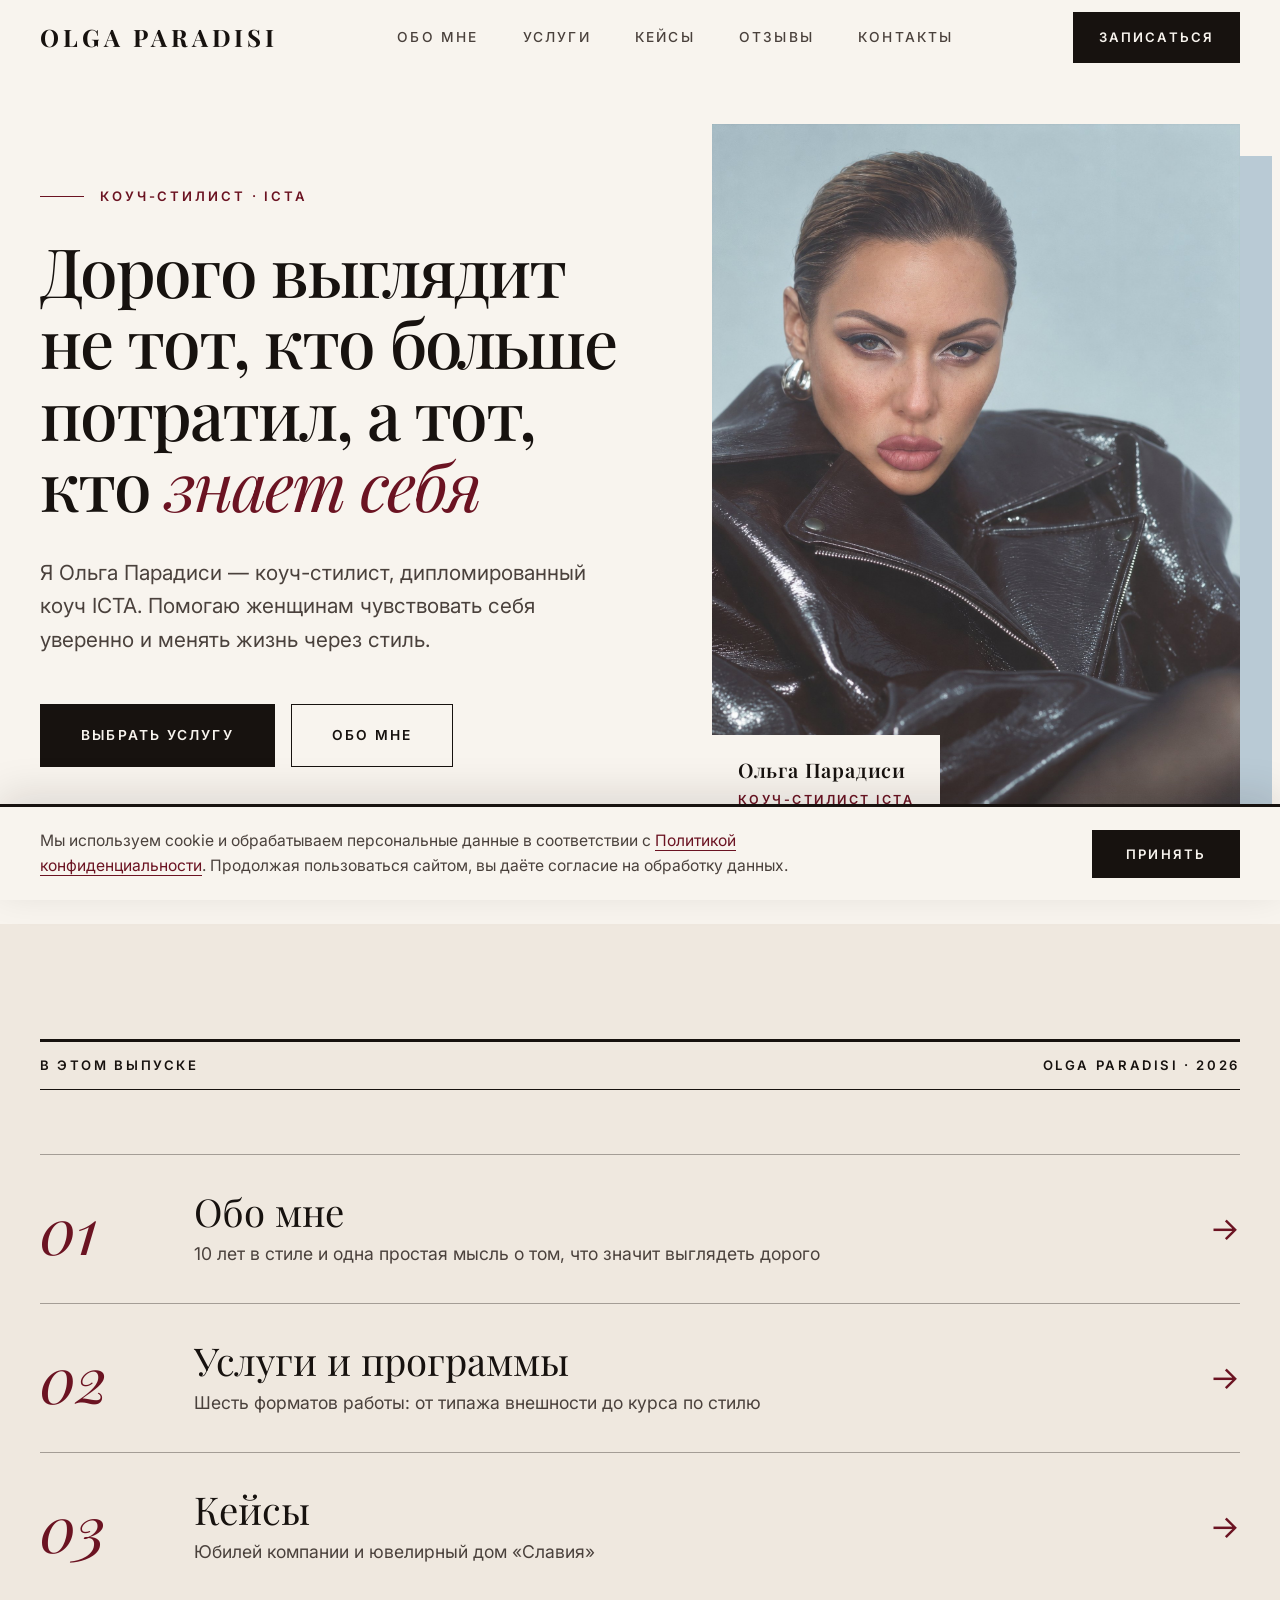
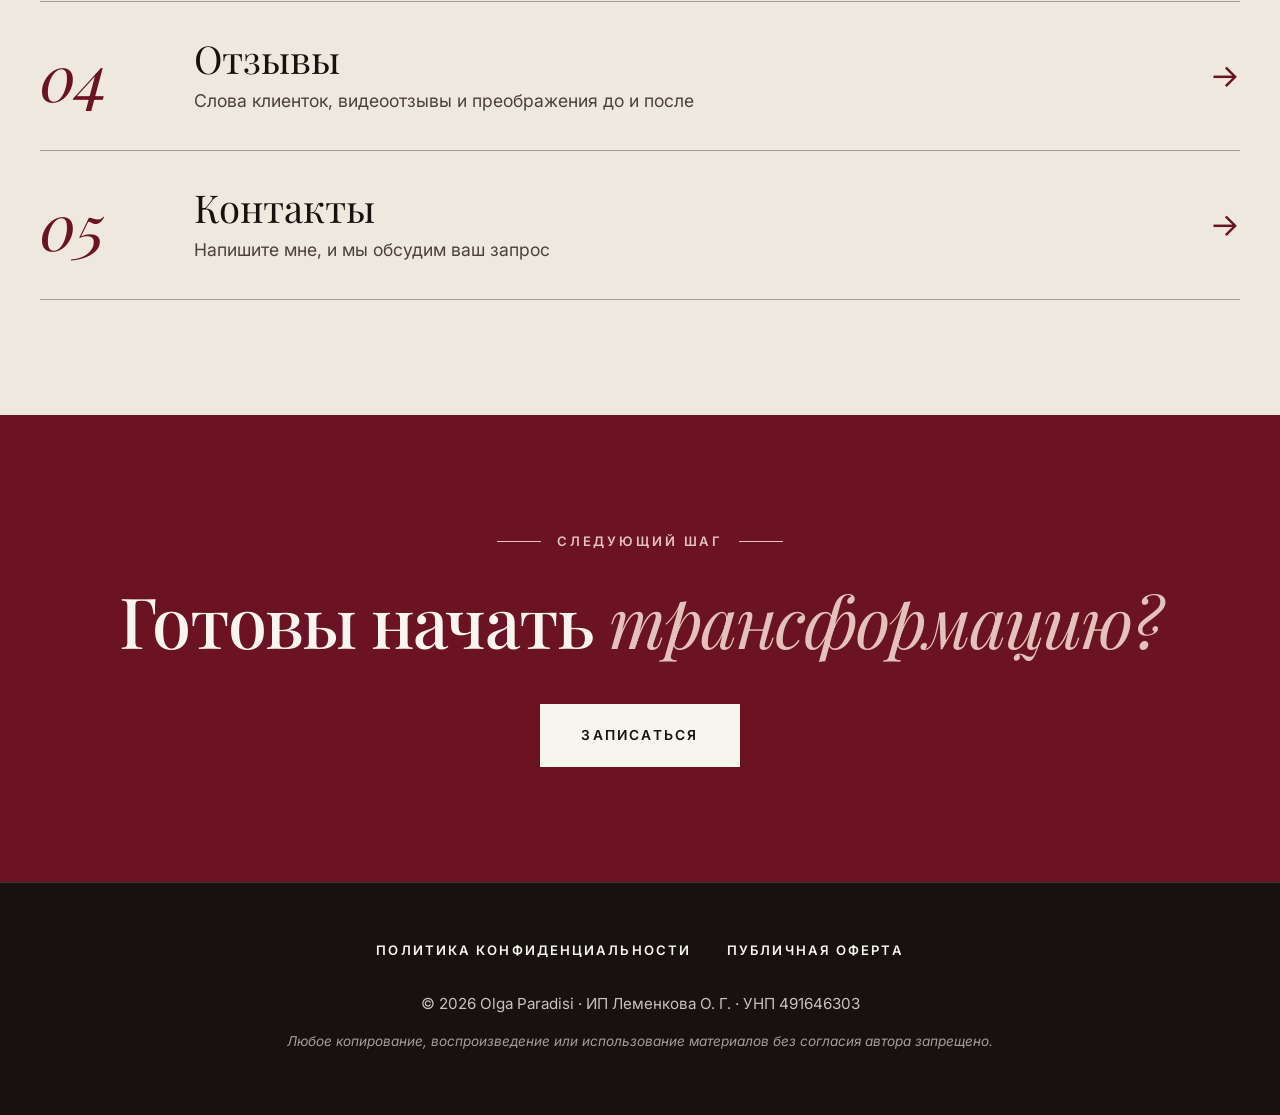
==== index.html @ b109f794 "Add files via upload" ====
<!DOCTYPE html>
<html lang="ru">
<head>
    <meta charset="UTF-8">
    <meta name="viewport" content="width=device-width, initial-scale=1.0">
    <title>Ольга Парадиси — Коуч-стилист | Сертифицированный коуч ICTA</title>
    <meta name="description" content="Коуч-стилист Ольга Парадиси. Помогаю женщинам найти свой стиль, собрать умный гардероб и обрести уверенность через образ.">
    <meta property="og:title" content="Ольга Парадиси — коуч-стилист">
    <meta property="og:description" content="Дорого выглядит не тот, кто больше потратил, а тот, кто знает себя.">
    <meta property="og:image" content="images/hero.jpg">
    <meta name="theme-color" content="#17120F">
    <link rel="preconnect" href="https://fonts.googleapis.com">
    <link rel="preconnect" href="https://fonts.gstatic.com" crossorigin>
    <link href="https://fonts.googleapis.com/css2?family=Inter:wght@400;500;600&family=Playfair+Display:ital,wght@0,400;0,500;0,600;0,700;1,400;1,500;1,600&display=swap" rel="stylesheet">
    <link rel="stylesheet" href="style.css">
</head>
<body>

    <!-- ===== НАВИГАЦИЯ ===== -->
    <header class="header">
        <nav class="nav">
            <a href="#" class="nav-logo" data-page="home">Olga Paradisi</a>
            <div class="nav-links">
                <a href="#" data-page="about">Обо мне</a>
                <a href="#" data-page="services">Услуги</a>
                <a href="#" data-page="cases">Кейсы</a>
                <a href="#" data-page="reviews">Отзывы</a>
                <a href="#" data-page="contact">Контакты</a>
            </div>
            <a href="#" class="nav-cta" data-page="contact">Записаться</a>
        </nav>
    </header>

    <!-- ===== СТРАНИЦА: ГЛАВНАЯ (ОБЛОЖКА) ===== -->
    <section id="page-home" class="page active">
        <div class="hero">
            <div class="hero-content">
                <p class="kicker">Коуч-стилист · ICTA</p>
                <h1 class="hero-title">Дорого выглядит не тот, кто больше потратил, а тот, кто <em>знает себя</em></h1>
                <p class="hero-subtitle">Я Ольга Парадиси — коуч-стилист, дипломированный коуч ICTA. Помогаю женщинам чувствовать себя уверенно и менять жизнь через стиль.</p>
                <div class="hero-buttons">
                    <a href="#" class="btn btn-primary" data-page="services">Выбрать услугу</a>
                    <a href="#" class="btn btn-secondary" data-page="about">Обо мне</a>
                </div>
            </div>
            <figure class="hero-image">
                <img src="images/hero.jpg" alt="Ольга Парадиси — коуч-стилист" width="1612" height="2142" fetchpriority="high">
                <figcaption class="hero-caption"><strong>Ольга Парадиси</strong><span>Коуч-стилист ICTA</span></figcaption>
            </figure>
        </div>

        <!-- Оглавление «В этом выпуске» -->
        <div class="band band--paper2">
            <div class="container">
                <div class="folio"><span>В этом выпуске</span><span>Olga Paradisi · 2026</span></div>
                <ol class="toc">
                    <li>
                        <a href="#" data-page="about">
                            <span class="toc-num">01</span>
                            <span class="toc-body">
                                <span class="toc-title">Обо мне</span>
                                <span class="toc-desc">10 лет в стиле и одна простая мысль о том, что значит выглядеть дорого</span>
                            </span>
                            <span class="toc-arrow" aria-hidden="true">→</span>
                        </a>
                    </li>
                    <li>
                        <a href="#" data-page="services">
                            <span class="toc-num">02</span>
                            <span class="toc-body">
                                <span class="toc-title">Услуги и программы</span>
                                <span class="toc-desc">Шесть форматов работы: от типажа внешности до курса по стилю</span>
                            </span>
                            <span class="toc-arrow" aria-hidden="true">→</span>
                        </a>
                    </li>
                    <li>
                        <a href="#" data-page="cases">
                            <span class="toc-num">03</span>
                            <span class="toc-body">
                                <span class="toc-title">Кейсы</span>
                                <span class="toc-desc">Юбилей компании и ювелирный дом «Славия»</span>
                            </span>
                            <span class="toc-arrow" aria-hidden="true">→</span>
                        </a>
                    </li>
                    <li>
                        <a href="#" data-page="reviews">
                            <span class="toc-num">04</span>
                            <span class="toc-body">
                                <span class="toc-title">Отзывы</span>
                                <span class="toc-desc">Слова клиенток, видеоотзывы и преображения до и после</span>
                            </span>
                            <span class="toc-arrow" aria-hidden="true">→</span>
                        </a>
                    </li>
                    <li>
                        <a href="#" data-page="contact">
                            <span class="toc-num">05</span>
                            <span class="toc-body">
                                <span class="toc-title">Контакты</span>
                                <span class="toc-desc">Напишите мне, и мы обсудим ваш запрос</span>
                            </span>
                            <span class="toc-arrow" aria-hidden="true">→</span>
                        </a>
                    </li>
                </ol>
            </div>
        </div>

        <div class="band band--oxblood cta-band">
            <div class="container">
                <p class="kicker">Следующий шаг</p>
                <h2 class="cta-title">Готовы начать <em>трансформацию?</em></h2>
                <a href="#" class="btn btn-light" data-page="contact">Записаться</a>
            </div>
        </div>
    </section>

    <!-- ===== СТРАНИЦА: ОБО МНЕ ===== -->
    <section id="page-about" class="page">
        <div class="band band--paper band--first">
            <div class="container">
                <div class="folio"><span>Nº 01 · Обо мне</span><span>Olga Paradisi</span></div>

                <div class="feature">
                    <figure class="feature-image sticky">
                        <img src="images/about.jpg" alt="Ольга Парадиси — портрет" width="1086" height="1448" loading="lazy">
                    </figure>

                    <div class="feature-text">
                        <p class="kicker">Знакомьтесь</p>
                        <h2 class="page-title">Обо <em>мне</em></h2>

                        <p class="lead-text">Привет! Я Ольга Парадиси — коуч-стилист, дипломированный коуч ICTA.</p>
                        <p>10 лет в стиле научили меня простой вещи: дорого выглядит не тот, кто больше потратил, а тот, кто знает себя и что надо купить.</p>
                        <p>Стиль — это не про тренды. Это про ваше внутреннее и внешнее, а еще то, какое впечатление вам нужно создать.</p>
                        <p>Я помогаю женщинам чувствовать себя уверенно и кайфовать от своего отражения. И через это — менять жизнь в лучшую сторону: в личной сфере, в работе, в отношениях с собой.</p>
                        <p>Ко мне приходят эксперты и предприниматели — для статуса, личного бренда и соответствия своему уровню. И женщины, которые хотят найти свой стиль и собрать умный гардероб.</p>
                        <p class="about-portfolio">В моём портфолио — проекты «Я модель» и «Нова-Я», индивидуальные курсы по корпоративному стилю, мастер-классы для крупных команд.</p>
                    </div>
                </div>
            </div>
        </div>

        <div class="band band--mist band--compact">
            <div class="container">
                <div class="about-stats">
                    <div class="stat">
                        <span class="stat-number">10+</span>
                        <span class="stat-label">лет в стиле</span>
                    </div>
                    <div class="stat">
                        <span class="stat-number">ICTA</span>
                        <span class="stat-label">сертификация</span>
                    </div>
                    <div class="stat">
                        <span class="stat-number">500+</span>
                        <span class="stat-label">клиентов</span>
                    </div>
                </div>
            </div>
        </div>

        <div class="band band--paper">
            <div class="container">
                <p class="kicker">Профессия</p>
                <h3 class="section-heading">Кто такой <em>коуч-стилист?</em></h3>
                <p class="section-subtitle">Коуч-стилист — это специалист, который работает на стыке двух профессий: стилиста и коуча.</p>

                <div class="comparison-grid">
                    <div class="comparison-card">
                        <h4>Обычный стилист</h4>
                        <p>Подбирает одежду, собирает образы, разбирает гардероб. Работает с внешним: что надеть, что идёт, что сочетается.</p>
                    </div>
                    <div class="comparison-card comparison-card--highlight">
                        <h4>Коуч-стилист</h4>
                        <p>Идёт глубже. Работает не только с одеждой, но и с внутренним состоянием: самооценкой, уверенностью, женственностью, страхами, барьерами.</p>
                        <p class="emphasis">Потому что часто проблема не в том, что «нечего надеть», а в том, что женщина не чувствует себя достойной, не знает себя, боится проявляться.</p>
                    </div>
                </div>

                <div class="what-i-do">
                    <h4>Что делает коуч-стилист:</h4>
                    <ul class="what-i-do-list">
                        <li>Помогает понять, что вам идёт — и почему</li>
                        <li>Убирает старомодное и то, что не работает на вас</li>
                        <li>Учит одеваться так, чтобы вы чувствовали себя уверенно</li>
                        <li>Работает с самооценкой через образ</li>
                        <li>Помогает раскрыть женственность и привлекательность</li>
                        <li>Даёт инструменты, которые остаются с вами навсегда</li>
                    </ul>
                </div>
            </div>
        </div>

        <div class="band band--ink">
            <div class="container">
                <blockquote class="quote">
                    «Стилист меняет вашу одежду. Коуч-стилист меняет ваше отношение к себе — через одежду.»
                </blockquote>
                <div class="certification">
                    <p>Я — сертифицированный коуч-стилист. Также я сертифицированный коуч международного уровня: прошла обучение в Международной Ассоциации коучей и тренеров ICTA с присвоением квалификации «Коуч-практик ICTA. Женский коуч».</p>
                </div>
            </div>
        </div>
    </section>

    <!-- ===== СТРАНИЦА: УСЛУГИ ===== -->
    <section id="page-services" class="page">
        <div class="band band--paper band--first">
            <div class="container">
                <div class="folio"><span>Nº 02 · Услуги</span><span>Olga Paradisi</span></div>
                <p class="kicker">Работаем вместе</p>
                <h2 class="page-title">Услуги и <em>программы</em></h2>

                <div class="services-grid">
                    <!-- 01 Разбор гардероба -->
                    <div class="service-card">
                        <span class="service-num">01</span>
                        <h3 class="service-title">Разбор гардероба</h3>
                        <span class="service-format">Онлайн / Офлайн</span>
                        <ul class="service-list">
                            <li>Анализируем все вещи и обувь: что работает, что устарело, что не подходит</li>
                            <li>Убираем «вещи-динозавры» — те, что визуально старят</li>
                            <li>Собираем готовые комплекты и составляем шопинг-лист</li>
                        </ul>
                        <p class="service-result"><strong>Результат:</strong> ваш шкаф работает на 100%, исчезает проблема «нечего надеть».</p>
                        <a href="#" class="btn btn-card" data-page="contact">Записаться</a>
                    </div>

                    <!-- 02 Шопинг-сопровождение -->
                    <div class="service-card">
                        <span class="service-num">02</span>
                        <h3 class="service-title">Шопинг-сопровождение</h3>
                        <span class="service-format">Офлайн / Онлайн</span>
                        <ul class="service-list">
                            <li><strong>Офлайн:</strong> полное сопровождение от списка до готовых комплектов</li>
                            <li><strong>Онлайн:</strong> подбираю вещи на маркетплейсах, присылаю готовые ссылки</li>
                            <li>На связи во время примерки: помогаю оценить посадку</li>
                        </ul>
                        <p class="service-result"><strong>Результат:</strong> вы покупаете только идеально сидящие вещи. Я всё делаю за вас.</p>
                        <a href="#" class="btn btn-card" data-page="contact">Записаться</a>
                    </div>

                    <!-- 03 Полный комплекс -->
                    <div class="service-card service-card--featured">
                        <span class="service-badge">Популярное</span>
                        <span class="service-num">03</span>
                        <h3 class="service-title">Полный комплекс услуг</h3>
                        <span class="service-format">Онлайн / Офлайн</span>
                        <ul class="service-list">
                            <li>Консультация по типажу внешности</li>
                            <li>Разбор гардероба</li>
                            <li>Шопинг-сопровождение</li>
                        </ul>
                        <p class="service-result"><strong>Результат:</strong> целостный образ, умный гардероб и уверенность в себе.</p>
                        <a href="#" class="btn btn-card" data-page="contact">Записаться</a>
                    </div>

                    <!-- 04 Типаж -->
                    <div class="service-card">
                        <span class="service-num">04</span>
                        <h3 class="service-title">Определение типажа внешности</h3>
                        <span class="service-format">Онлайн, 1–1,5 часа</span>
                        <p class="service-desc">Понять свой типаж внешности — первый шаг к уникальному стилю. Вы находите свои цвета, формы, фактуры, принты, аксессуары, причёску и макияж.</p>
                        <p class="service-result"><strong>Результат:</strong> вы находите свой стиль и идёте с ним по жизни.</p>
                        <a href="#" class="btn btn-card" data-page="contact">Записаться</a>
                    </div>

                    <!-- 05 Коучинговые сессии -->
                    <div class="service-card">
                        <span class="service-num">05</span>
                        <h3 class="service-title">Коучинговые сессии</h3>
                        <span class="service-format">Онлайн</span>
                        <p class="service-desc">Индивидуальные сессии под ваш запрос. Помогаю с самооценкой, уверенностью в себе, женственностью и внутренними барьерами.</p>
                        <p class="service-result"><strong>Результат:</strong> вы чувствуете себя уверенно и кайфово — изнутри и снаружи.</p>
                        <a href="#" class="btn btn-card" data-page="contact">Записаться</a>
                    </div>

                    <!-- 06 Курс -->
                    <div class="service-card">
                        <span class="service-num">06</span>
                        <h3 class="service-title">Курс / Наставничество по стилю</h3>
                        <span class="service-format">Онлайн, в своём темпе</span>
                        <ul class="service-list">
                            <li>ДНК стиля: как найти свой код</li>
                            <li>58 приёмов: как носить базу интересно</li>
                            <li>Цвет, фактуры, акценты</li>
                            <li>Гайды и чек-листы в подарок</li>
                        </ul>
                        <p class="service-result"><strong>Результат:</strong> перестанете покупать лишнее, найдёте свою фишку.</p>
                        <a href="#" class="btn btn-card" data-page="contact">Записаться</a>
                    </div>
                </div>
            </div>
        </div>

        <div class="band band--mist">
            <div class="container">
                <p class="kicker">Формат</p>
                <h3 class="section-heading">Онлайн и офлайн: <em>в чём разница</em></h3>
                <div class="formats-grid">
                    <div class="format-card format-card--dark">
                        <h4>Онлайн</h4>
                        <ul>
                            <li>Комфортный темп — от 3 до 6 недель</li>
                            <li>Это не просто услуга, а обучение</li>
                            <li>Остаются гайды и чек-листы</li>
                            <li>Я рядом как стильная подружка</li>
                        </ul>
                        <p class="format-result">Результат: новые навыки, знания, опыт. И те самые изменения.</p>
                    </div>
                    <div class="format-card">
                        <h4>Офлайн</h4>
                        <ul>
                            <li>Стилист пришёл, разбор сделал, ушёл</li>
                            <li>Шопинг — и снова ушёл</li>
                            <li>Многим подходит — и это нормально</li>
                            <li>Но здесь нет обучения и гайдов</li>
                        </ul>
                        <p class="format-result">Это другой формат работы.</p>
                    </div>
                </div>
            </div>
        </div>
    </section>

    <!-- ===== СТРАНИЦА: КЕЙСЫ ===== -->
    <section id="page-cases" class="page">
        <div class="band band--paper band--first">
            <div class="container">
                <div class="folio"><span>Nº 03 · Кейсы</span><span>Olga Paradisi</span></div>
                <h2 class="page-title">Почему важно <em>впечатление,</em> которое вы производите</h2>

                <div class="cases-layout">
                    <figure class="cases-image sticky">
                        <img src="images/glitch.jpg" alt="Портрет Ольги Парадиси в меховом воротнике" width="1086" height="1448" loading="lazy">
                    </figure>

                    <div class="cases-list">
                        <article class="case-item">
                            <span class="case-num">01</span>
                            <h3>Кейс: юбилей компании</h3>
                            <p>Недавно я собирала своих клиентов на юбилей компании — 30-летие, онлайн-трансляция, участники из разных стран, партнёры.</p>
                            <p>Красивый образ — это не «нарядиться». Это инструмент. Он помогает произвести нужное впечатление и укрепить статус.</p>
                            <p class="emphasis">Был показательный случай: некоторые клиенты подбирали образы без меня — и организаторы их не подтвердили. Пришлось в экстренном порядке вместе собирать новые образы, которые сработали на все сто.</p>
                        </article>

                        <article class="case-item">
                            <span class="case-num">02</span>
                            <h3>Кейс: ювелирный дом «Славия»</h3>
                            <p>Доверие к компании начинается не с презентации и не с прайса. Оно начинается с того, как выглядит человек на встрече.</p>
                            <p>С командой ювелирного дома «Славия» мы прошли этот путь вместе: я разработала для них курс, который они используют в продажах каждый день, а не кладут на полку после тренинга.</p>
                        </article>
                    </div>
                </div>
            </div>
        </div>
    </section>

    <!-- ===== СТРАНИЦА: ОТЗЫВЫ ===== -->
    <section id="page-reviews" class="page">
        <div class="band band--paper band--first">
            <div class="container">
                <div class="folio"><span>Nº 04 · Отзывы</span><span>Olga Paradisi</span></div>
                <p class="kicker">Говорят клиенты</p>
                <h2 class="page-title">Отзывы и <em>результаты</em></h2>

                <!-- История 1 -->
                <article class="story">
                    <figure class="story-photo">
                        <img src="images/reviews/stage.jpg" alt="Клиентка на сцене юбилея компании в образе, собранном Ольгой" width="1000" height="1650" loading="lazy">
                    </figure>
                    <div class="story-text">
                        <p class="story-label">Юбилей компании</p>
                        <blockquote class="story-quote">
                            «Организаторы не приняли мой наряд прямо перед мероприятием… Ольга в экстренных условиях за считанные минуты пересобрала образ для сцены. В итоге — полный восторг и 100% уверенность в себе. Спасибо за профессионализм и спасение моего выступления!»
                        </blockquote>
                        <p class="story-cite">Клиентка</p>
                    </div>
                </article>
            </div>
        </div>

        <!-- История 2 -->
        <div class="band band--mist">
            <div class="container">
                <article class="story story--reverse">
                    <figure class="story-photo">
                        <img src="images/reviews/kiss.jpg" alt="Клиентка и Ольга Парадиси на мероприятии" width="1100" height="1194" loading="lazy">
                    </figure>
                    <div class="story-text">
                        <p class="story-label">После мероприятия</p>
                        <blockquote class="story-quote">
                            «Олечка, моя драгоценная. Я так тебе благодарна! Я столько комплиментов получила за эти дни, за наши образы»
                        </blockquote>
                        <p class="story-cite">Сообщение клиентки</p>
                    </div>
                </article>
            </div>
        </div>

        <!-- Видеоотзывы -->
        <div class="band band--ink">
            <div class="container">
                <p class="kicker">Видео</p>
                <h3 class="section-heading">Голоса <em>клиенток</em></h3>
                <div class="videos">
                    <figure class="video-review">
                        <div class="video-frame">
                            <video preload="none" playsinline poster="video/review-1.jpg">
                                <source src="video/review-1.mp4" type="video/mp4">
                            </video>
                            <button type="button" class="video-play" aria-label="Смотреть видеоотзыв 1"><span></span></button>
                        </div>
                        <div class="video-progress" aria-hidden="true"><i></i></div>
                        <figcaption>Видеоотзыв</figcaption>
                    </figure>
                    <figure class="video-review">
                        <div class="video-frame">
                            <video preload="none" playsinline poster="video/review-2.jpg">
                                <source src="video/review-2.mp4" type="video/mp4">
                            </video>
                            <button type="button" class="video-play" aria-label="Смотреть видеоотзыв 2"><span></span></button>
                        </div>
                        <div class="video-progress" aria-hidden="true"><i></i></div>
                        <figcaption>Видеоотзыв</figcaption>
                    </figure>
                </div>
            </div>
        </div>

        <!-- До и после -->
        <div class="band band--paper">
            <div class="container">
                <p class="kicker">Преображения</p>
                <h3 class="section-heading">До и <em>после</em></h3>

                <div class="ba-set">
                    <h4 class="ba-label">До</h4>
                    <div class="ba-grid">
                        <figure><img src="images/reviews/b1.jpg" alt="Образ до" width="800" height="1623" loading="lazy" style="object-position:center 30%"></figure>
                        <figure><img src="images/reviews/b2.jpg" alt="Образ до" width="900" height="1309" loading="lazy" style="object-position:center 35%"></figure>
                        <figure><img src="images/reviews/b3.jpg" alt="Образ до" width="900" height="1418" loading="lazy" style="object-position:center 40%"></figure>
                    </div>
                </div>

                <div class="ba-set ba-set--after">
                    <h4 class="ba-label">После</h4>
                    <div class="ba-grid">
                        <figure><img src="images/reviews/a1.jpg" alt="Образ после" width="900" height="1274" loading="lazy" style="object-position:center 40%"></figure>
                        <figure><img src="images/reviews/a2.jpg" alt="Образ после" width="900" height="1535" loading="lazy" style="object-position:center 45%"></figure>
                        <figure><img src="images/reviews/a3.jpg" alt="Образ после" width="900" height="1350" loading="lazy" style="object-position:center 40%"></figure>
                    </div>
                </div>
            </div>
        </div>

        <!-- Разбор гардероба: пары -->
        <div class="band band--paper2">
            <div class="container">
                <p class="kicker">Разбор гардероба</p>
                <h3 class="section-heading">Другой образ — <em>другое впечатление</em></h3>

                <div class="ba-pairs">
                    <div class="ba-pair">
                        <figure><img src="images/reviews/p1b.jpg" alt="Образ до" width="800" height="1325" loading="lazy"><figcaption>До</figcaption></figure>
                        <figure><img src="images/reviews/p1a.jpg" alt="Образ после" width="800" height="1416" loading="lazy"><figcaption>После</figcaption></figure>
                    </div>
                    <div class="ba-pair">
                        <figure><img src="images/reviews/p2b.jpg" alt="Образ до" width="800" height="1287" loading="lazy"><figcaption>До</figcaption></figure>
                        <figure><img src="images/reviews/p2a.jpg" alt="Образ после" width="800" height="1423" loading="lazy"><figcaption>После</figcaption></figure>
                    </div>
                </div>
            </div>
        </div>

        <div class="band band--oxblood cta-band">
            <div class="container">
                <p class="kicker">Следующий шаг</p>
                <h2 class="cta-title">Хотите <em>такой же результат?</em></h2>
                <a href="#" class="btn btn-light" data-page="contact">Записаться</a>
            </div>
        </div>
    </section>

    <!-- ===== СТРАНИЦА: КОНТАКТЫ ===== -->
    <section id="page-contact" class="page">
        <div class="band band--ink contact-page band--first">
            <div class="container">
                <div class="folio"><span>Nº 05 · Контакты</span><span>Olga Paradisi</span></div>

                <div class="contact-layout">
                    <figure class="contact-image">
                        <img src="images/collage.jpg" alt="Ольга Парадиси — бьюти-съёмка" width="941" height="1672" loading="lazy">
                    </figure>

                    <div class="contact-main">
                        <h2 class="page-title">Готовы начать <em>трансформацию?</em></h2>
                        <p class="contact-subtitle">Напишите мне, и мы обсудим ваш запрос</p>

                        <form class="contact-form" id="contactForm">
                            <input type="text" name="name" placeholder="Ваше имя" aria-label="Ваше имя" required>
                            <input type="text" name="contact" placeholder="Email или @username в Telegram" required>
                            <textarea name="message" placeholder="Расскажите о вашем запросе" aria-label="Ваш запрос" rows="5"></textarea>
                            <button type="submit" class="btn btn-primary">Отправить</button>
                        </form>

                       <div class="contact-links">
                            <a href="https://t.me/Olgaparadi" target="_blank" class="contact-link">
                                <svg class="contact-icon" viewBox="0 0 24 24" fill="none" xmlns="http://www.w3.org/2000/svg">
                                    <path d="M12 0C5.373 0 0 5.373 0 12s5.373 12 12 12 12-5.373 12-12S18.627 0 12 0zm5.894 8.221l-1.97 9.28c-.145.658-.537.818-1.084.508l-3-2.21-1.446 1.394c-.14.18-.357.295-.6.295l.213-3.053 5.56-5.023c.24-.213-.054-.334-.373-.121l-6.869 4.326-2.96-.924c-.64-.203-.658-.643.135-.953l11.566-4.458c.538-.196 1.006.128.832.941z" fill="currentColor"/>
                                </svg>
                                <span>Telegram</span>
                            </a>
                            <a href="https://instagram.com/olga_paradisi" target="_blank" class="contact-link">
                                <svg class="contact-icon" viewBox="0 0 24 24" fill="none" xmlns="http://www.w3.org/2000/svg">
                                    <path d="M12 2.163c3.204 0 3.584.012 4.85.07 3.252.148 4.771 1.691 4.919 4.919.058 1.265.069 1.645.069 4.849 0 3.205-.012 3.584-.069 4.849-.149 3.225-1.664 4.771-4.919 4.919-1.266.058-1.644.07-4.85.07-3.204 0-3.584-.012-4.849-.07-3.26-.149-4.771-1.699-4.919-4.92-.058-1.265-.07-1.644-.07-4.849 0-3.204.013-3.583.07-4.849.149-3.227 1.664-4.771 4.919-4.919 1.266-.057 1.645-.069 4.849-.069zm0-2.163c-3.259 0-3.667.014-4.947.072-4.358.2-6.78 2.618-6.98 6.98-.059 1.281-.073 1.689-.073 4.948 0 3.259.014 3.668.072 4.948.2 4.358 2.618 6.78 6.98 6.98 1.281.058 1.689.072 4.948.072 3.259 0 3.668-.014 4.948-.072 4.354-.2 6.782-2.618 6.979-6.98.059-1.28.073-1.689.073-4.948 0-3.259-.014-3.667-.072-4.947-.196-4.354-2.617-6.78-6.979-6.98-1.281-.059-1.69-.073-4.949-.073zm0 5.838c-3.403 0-6.162 2.759-6.162 6.162s2.759 6.163 6.162 6.163 6.162-2.759 6.162-6.163c0-3.403-2.759-6.162-6.162-6.162zm0 10.162c-2.209 0-4-1.79-4-4 0-2.209 1.791-4 4-4s4 1.791 4 4c0 2.21-1.791 4-4 4zm6.406-11.845c-.796 0-1.441.645-1.441 1.44s.645 1.44 1.441 1.44c.795 0 1.439-.645 1.439-1.44s-.644-1.44-1.439-1.44z" fill="currentColor"/>
                                </svg>
                                <span>Instagram</span>
                            </a>
                        </div>
                    </div>
                </div>
            </div>
        </div>
    </section>

<!-- ===== ФУТЕР С ЮРИДИЧЕСКИМИ КНОПКАМИ ===== -->
<footer class="footer">
    <div class="container">
        <div class="footer-legal">
            <a href="#" data-modal-open="privacy">Политика конфиденциальности</a>
            <a href="#" data-modal-open="offer">Публичная оферта</a>
        </div>
        <p>© 2026 Olga Paradisi · ИП Леменкова О. Г. · УНП 491646303</p>
        <p class="footer-disclaimer">Любое копирование, воспроизведение или использование материалов без согласия автора запрещено.</p>
    </div>
</footer>

<!-- ===== БАННЕР СОГЛАСИЯ (как на anaistylist.com) ===== -->
<div class="consent-banner" id="consentBanner" hidden>
    <div class="consent-banner__inner">
        <p class="consent-banner__text">Мы используем cookie и обрабатываем персональные данные в соответствии с <a href="#" data-modal-open="privacy">Политикой конфиденциальности</a>. Продолжая пользоваться сайтом, вы даёте согласие на обработку данных.</p>
        <button class="consent-banner__btn" id="consentAccept">Принять</button>
    </div>
</div>

<!-- ===== МОДАЛКА: ПОЛИТИКА КОНФИДЕНЦИАЛЬНОСТИ ===== -->
<div class="modal" id="modal-privacy">
    <div class="modal__overlay" data-modal-close></div>
    <div class="modal__window">
        <div class="modal__head"><button class="modal__close" data-modal-close aria-label="Закрыть">×</button></div>
        <div class="modal__content">
            <h2>Политика конфиденциальности</h2>
            <p class="modal__meta">ИП Леменкова Ольга Григорьевна · УНП 491646303</p>

            <h3>1. Общие положения</h3>
            <p>1.1. Настоящая Политика определяет порядок обработки персональных данных и меры по обеспечению их безопасности у индивидуального предпринимателя Леменковой Ольги Григорьевны (далее — Оператор).</p>
            <p>1.2. Политика разработана в соответствии с Законом Республики Беларусь от 10 ноября 2008 г. № 455-З «Об информации, информатизации и защите информации».</p>
            <p>1.3. Используя Сайт и оставляя свои персональные данные, Пользователь подтверждает, что ознакомлен и согласен с условиями настоящей Политики.</p>
            <p>1.4. В случае несогласия с условиями Политики Пользователь должен немедленно прекратить использование Сайта.</p>

            <h3>2. Основные понятия</h3>
            <p>Персональные данные — любая информация, относящаяся к идентифицированному или могущему быть идентифицированному физическому лицу (Пользователю).</p>
            <p>Обработка — любое действие с персональными данными: сбор, запись, хранение, изменение, использование, передачу, обезличивание, блокирование, удаление.</p>
            <p>Оператор — ИП Леменкова Ольга Григорьевна, которая самостоятельно организует и осуществляет обработку персональных данных.</p>
            <p>Пользователь — любое физическое лицо, посещающее Сайт и/или предоставляющее свои персональные данные Оператору.</p>

            <h3>3. Состав и цели обработки персональных данных</h3>
            <p>3.1. Оператор обрабатывает данные, которые Пользователь предоставляет добровольно через формы на Сайте: фамилия, имя, отчество; адрес электронной почты; номер телефона; иная информация, предоставленная по инициативе Пользователя.</p>
            <p>3.2. Цели обработки: заключение и исполнение договора на оказание информационно-консультационных услуг; обратная связь с Пользователем, ответ на запросы и заявки; направление информационных материалов, касающихся услуг ИП (только с согласия); повышение качества предоставляемых услуг.</p>
            <p>3.3. С помощью сервисов интернет-статистики на Сайте может происходить сбор данных о посещениях (cookie, IP-адрес, данные о браузере и устройстве). Пользователь может управлять использованием cookie через настройки браузера.</p>

            <h3>4. Порядок и условия обработки</h3>
            <p>4.1. Обработка осуществляется с согласия Пользователя, которое он выражает фактом предоставления своих данных.</p>
            <p>4.2. Оператор обеспечивает конфиденциальность и безопасность обрабатываемых данных, принимая необходимые организационные и технические меры.</p>
            <p>4.3. Оператор не передаёт персональные данные третьим лицам, за исключением случаев, предусмотренных законодательством Республики Беларусь.</p>
            <p>4.4. Обработка осуществляется до достижения целей или до момента отзыва согласия. После этого данные подлежат обезличиванию или уничтожению.</p>

            <h3>5. Права Пользователя</h3>
            <p>5.1. Пользователь имеет право на доступ к своим данным и их уточнение; на отзыв согласия на обработку; на прекращение обработки и удаление данных.</p>
            <p>5.2. Для реализации прав направьте запрос Оператору по электронной почте: <strong>[ВАШ EMAIL]</strong>.</p>

            <h3>6. Заключительные положения</h3>
            <p>6.1. Оператор оставляет за собой право вносить изменения в Политику. Новая версия вступает в силу с момента её размещения на Сайте.</p>
            <p>6.2. Актуальная версия Политики всегда доступна на Сайте.</p>
        </div>
    </div>
</div>

<!-- ===== МОДАЛКА: ПУБЛИЧНАЯ ОФЕРТА ===== -->
<div class="modal" id="modal-offer">
    <div class="modal__overlay" data-modal-close></div>
    <div class="modal__window">
        <div class="modal__head"><button class="modal__close" data-modal-close aria-label="Закрыть">×</button></div>
        <div class="modal__content">
            <h2>Публичная оферта</h2>
            <p class="modal__meta">Договор на оказание информационно-консультационных услуг · г. Гомель · 2026 г.</p>
            <p>Индивидуальный предприниматель Леменкова Ольга Григорьевна (УНП 491646303), действующая на основании свидетельства о государственной регистрации, именуемая в дальнейшем «Исполнитель», предлагает любому дееспособному физическому лицу, именуемому в дальнейшем «Заказчик», заключить договор оказания услуг на условиях настоящей Оферты.</p>

            <h3>1. Основные понятия</h3>
            <p>Оферта — настоящий документ, размещённый на Сайте Исполнителя.</p>
            <p>Акцепт — полное и безоговорочное принятие Заказчиком условий Оферты путём осуществления 100% предоплаты выбранной Услуги.</p>
            <p>Сайт — официальный сайт Исполнителя, на котором размещена Оферта.</p>
            <p>Услуга — комплекс информационно-консультационных работ, выбранный Заказчиком из перечня в Приложении №1.</p>

            <h3>2. Предмет договора</h3>
            <p>2.1. Исполнитель обязуется оказать Заказчику информационно-консультационные услуги в сфере стиля и образа: разбор гардероба, шопинг-сопровождение, определение типажа внешности, коучинговые сессии, курс и наставничество по стилю (Приложение №1), а Заказчик обязуется принять и оплатить эти Услуги.</p>
            <p>2.2. Услуги носят информационно-консультационный характер. Исполнитель не гарантирует достижение конкретных результатов, так как они зависят от личной мотивации, действий и готовности Заказчика к изменениям.</p>
            <p>2.3. Результат Услуг не является медицинским, психологическим, психиатрическим или юридическим заключением.</p>
            <p>2.4. Перечень, объём, сроки и стоимость Услуг определяются выбранным предложением из Приложения №1.</p>

            <h3>3. Порядок заключения договора</h3>
            <p>3.1. Оферта действует бессрочно до момента её отзыва Исполнителем.</p>
            <p>3.2. Для акцепта Заказчик обязан: ознакомиться с условиями Оферты на Сайте; выбрать Услугу; осуществить 100% предоплату.</p>
            <p>3.3. Моментом заключения Договора считается момент зачисления денежных средств на расчётный счёт Исполнителя.</p>
            <p>3.4. После получения оплаты Исполнитель связывается с Заказчиком в течение 24 часов для уточнения деталей и начала работы.</p>

            <h3>4. Права и обязанности сторон</h3>
            <p>4.1. Исполнитель обязуется: оказать Услуги в сроки, указанные в Приложении №1; проявлять уважение к личности Заказчика; использовать полученные персональные данные исключительно в целях оказания Услуг; не разглашать личную информацию, за исключением обезличенных кейсов с письменного согласия Заказчика.</p>
            <p>4.2. Исполнитель вправе: самостоятельно определять формы и методы оказания Услуг; использовать обезличенные результаты работ в портфолио и для продвижения; приостановить оказание Услуг при нарушении Заказчиком своих обязанностей; составить Акт сдачи-приёмки в одностороннем порядке.</p>
            <p>4.3. Заказчик обязуется: своевременно оплатить Услуги; предоставлять достоверную и полную информацию, необходимую для оказания Услуг (фотографии, анкеты, сведения о предпочтениях); соблюдать сроки и согласованное время консультаций.</p>
            <p>4.4. Заказчик вправе: требовать оказания Услуг в соответствии с условиями Оферты; отказаться от Договора в порядке, предусмотренном разделом 7.</p>

            <h3>5. Стоимость услуг и порядок оплаты</h3>
            <p>5.1. Стоимость Услуг определяется выбранным предложением из Приложения №1.</p>
            <p>5.2. Оплата производится в полном объёме (100% предоплата) путём безналичного перевода на расчётный счёт Исполнителя по реквизитам, предоставляемым после оформления заявки.</p>
            <p>5.3. Комиссии платёжных систем удерживаются из средств Исполнителя. Заказчик не несёт дополнительных расходов.</p>
            <p>5.4. Валютой договора является белорусский рубль (BYN). Для клиентов из-за границы оплата производится в согласованной валюте по актуальному курсу платёжной системы на день оплаты.</p>

            <h3>6. Порядок сдачи-приёмки услуг</h3>
            <p>6.1. Услуги считаются оказанными надлежащим образом и принятыми Заказчиком с даты фактического оказания услуги и формирования одностороннего Акта оказанных услуг.</p>
            <p>6.2. По предварительному согласованию Исполнитель направляет Заказчику заполненный Акт посредством электронной почты или мессенджера в течение 3 рабочих дней с даты завершения оказания Услуг.</p>
            <p>6.3. Заказчик обязан в течение 3 рабочих дней подписать Акт либо направить мотивированный письменный отказ с указанием необходимых доработок.</p>
            <p>6.4. При отсутствии ответа в указанный срок Услуги считаются принятыми в полном объёме и надлежащего качества. Исполнитель вправе составить Акт в одностороннем порядке; такой Акт имеет равную юридическую силу.</p>

            <h3>7. Возврат денежных средств</h3>
            <p>7.1. При отказе до начала оказания Услуг: Исполнитель возвращает уплаченную сумму за вычетом фактически понесённых расходов (комиссии платёжных систем, стоимость подготовленных персональных материалов) в течение 10 рабочих дней.</p>
            <p>7.2. При отказе после начала оказания Услуг: для онлайн-формата (консультации, PDF-материалы) после предоставления доступа к материалам или проведения встречи денежные средства возврату не подлежат; для офлайн-формата возврат осуществляется за вычетом стоимости фактически оказанных Услуг и невозвратных расходов.</p>
            <p>7.3. Отмена или перенос встречи (включая онлайн-встречу) возможны не менее чем за 24 часа до согласованного времени. При нарушении срока услуга считается оказанной и оплата не возвращается.</p>

            <h3>8. Ответственность сторон</h3>
            <p>8.1. За неисполнение обязательств стороны несут ответственность в соответствии с законодательством Республики Беларусь.</p>
            <p>8.2. Исполнитель не несёт ответственности за невозможность оказания Услуг по вине Заказчика (непредоставление информации, неявка, отказ от консультации и т.п.).</p>
            <p>8.3. Все споры решаются путём переговоров. Претензионный порядок является обязательным.</p>

            <h3>9. Персональные данные</h3>
            <p>9.1. Совершая Акцепт Оферты, Заказчик даёт согласие на обработку своих персональных данных в соответствии с Политикой конфиденциальности, размещённой на Сайте.</p>

            <h3>10. Юридическая сила документов и переписки</h3>
            <p>10.1. Переписка между Сторонами посредством мессенджеров (WhatsApp, Telegram, Viber), электронной почты и социальных сетей имеет юридическую силу и признаётся надлежащим доказательством при разрешении споров.</p>
            <p>10.2. Стороны признают равную юридическую силу документов, подписанных простой электронной подписью (логин/пароль от мессенджера, e-mail), и документов, подписанных собственноручно.</p>

            <h3>11. Заключительные положения</h3>
            <p>11.1. Договор вступает в силу с момента его заключения и действует до полного исполнения обязательств сторонами.</p>
            <p>11.2. К настоящему Договору применяется право Республики Беларусь.</p>
            <p>11.3. Все изменения в Оферту публикуются на Сайте.</p>

            <h3>12. Реквизиты Исполнителя</h3>
            <p>ИП Леменкова Ольга Григорьевна<br>УНП: 491646303<br>Адрес: Республика Беларусь, Гомельская обл., г. Гомель, ул. Голованковского, 125, кв. 3<br>Тел.: <strong>[ВАШ ТЕЛЕФОН]</strong><br>E-mail: <strong>[ВАШ EMAIL]</strong></p>

            <h3>Приложение №1. Перечень услуг</h3>
            <p>1. Разбор гардероба — онлайн / офлайн.</p>
            <p>2. Шопинг-сопровождение — офлайн (полное сопровождение) / онлайн (подбор на маркетплейсах, готовые ссылки, поддержка во время примерки).</p>
            <p>3. Полный комплекс услуг: консультация по типажу внешности + разбор гардероба + шопинг-сопровождение.</p>
            <p>4. Определение типажа внешности — онлайн, 1–1,5 часа.</p>
            <p>5. Коучинговые сессии — онлайн, индивидуально под запрос.</p>
            <p>6. Курс / наставничество по стилю — онлайн, в своём темпе.</p>
            <p>Стоимость каждой Услуги определяется прайс-листом, размещённым на Сайте.</p>

            <h3>Важная защитная оговорка</h3>
            <p>Услуги носят информационно-консультационный характер. Коучинговые сессии не являются медицинской, психологической или психиатрической помощью. Исполнитель не ставит диагнозов и не назначает лечения. При наличии клинических диагнозов (депрессия, ПТСР, психические расстройства, онкологические или иные заболевания) Заказчик обязуется предварительно обратиться к профильному специалисту. Все решения, принятые Заказчиком на основании полученных сведений, являются его личным выбором и его ответственностью.</p>
        </div>
    </div>
</div>

    <script src="script.js"></script>
</body>
</html>
---- style.css ----
/* ========================================
ОЛЬГА ПАРАДИСИ — КОУЧ-СТИЛИСТ
Стиль: глянцевый журнал
Шрифты подключены в index.html (Playfair Display + Inter)
======================================== */

/* ========================================
ПАЛИТРА И ПЕРЕМЕННЫЕ
======================================== */
:root {
    /* Основная палитра (взята из фотосессии: кожа, серо-голубой фон, бордо, серебро) */
    --paper: #F8F4EE;        /* слоновая кость — «бумага» журнала */
    --paper-2: #EFE8DF;      /* тёплый беж — для чередования секций */
    --mist: #D8E2E8;         /* пудрово-голубой — цвет фона фотосессии */
    --mist-deep: #B9CAD5;    /* глубокий серо-голубой — рамки, подложки */
    --ink: #17120F;          /* тёплый чёрный — текст и тёмные секции */
    --ink-soft: #4A413C;     /* основной цвет абзацев (контраст ~9:1) */
    --oxblood: #6B1322;      /* бордо — главный акцент */
    --red: #A31F2B;          /* журнальный красный — наведение */
    --rose: #E3C2BB;         /* нюд-розовый — акцент на тёмном */

    /* Имена, которые использует script.js */
    --bg: var(--paper);
    --bg-alt: var(--paper-2);
    --text: var(--ink);
    --text-light: var(--ink-soft);
    --accent: var(--oxblood);
    --accent-hover: var(--red);
    --line: #D6CABC;
    --card-bg: #FFFFFF;

    /* Шрифты */
    --font-serif: 'Playfair Display', 'Bodoni Moda', Georgia, 'Times New Roman', serif;
    --font-sans: 'Inter', -apple-system, BlinkMacSystemFont, 'Segoe UI', sans-serif;

    /* Размеры */
    --header-h: 76px;
    --container-max: 1280px;

    /* Переходы */
    --transition: 0.4s cubic-bezier(0.25, 0.1, 0.25, 1);
}

/* ========================================
БАЗА
======================================== */
* { margin: 0; padding: 0; box-sizing: border-box; }

html { font-size: 100%; scroll-behavior: smooth; }

body {
    font-family: var(--font-sans);
    font-size: 1.125rem;          /* 18px — читается без усилий */
    line-height: 1.7;
    font-weight: 400;
    background: var(--paper);
    color: var(--ink);
    -webkit-font-smoothing: antialiased;
    overflow-x: hidden;
}

img { max-width: 100%; display: block; height: auto; }
a { color: inherit; text-decoration: none; transition: color var(--transition); }
ul, ol { list-style: none; }
figure { margin: 0; }

.container {
    max-width: var(--container-max);
    margin: 0 auto;
    padding: 0 40px;
}

:focus-visible { outline: 2px solid var(--red); outline-offset: 4px; }

/* ========================================
ТИПОГРАФИКА
======================================== */
h1, h2, h3, h4 {
    font-family: var(--font-serif);
    font-weight: 500;
    line-height: 1.12;
    letter-spacing: -0.015em;
}

h1 em, h2 em, h3 em {
    font-style: italic;
    font-weight: 400;
    color: var(--oxblood);
}

/* Рубрика над заголовком */
.kicker {
    display: flex;
    align-items: center;
    gap: 16px;
    font-family: var(--font-sans);
    font-size: 0.82rem;
    font-weight: 600;
    letter-spacing: 0.22em;
    text-transform: uppercase;
    color: var(--oxblood);
    margin-bottom: 28px;
}
.kicker::before {
    content: '';
    width: 44px;
    height: 1px;
    background: currentColor;
}

.page-title {
    font-size: clamp(2.7rem, 6vw, 5.4rem);
    line-height: 1.04;
    letter-spacing: -0.025em;
    margin-bottom: 56px;
    max-width: 14em;
}

.section-heading {
    font-size: clamp(2.1rem, 4vw, 3.4rem);
    margin-bottom: 28px;
    letter-spacing: -0.02em;
}

.section-subtitle {
    font-size: 1.3rem;
    line-height: 1.6;
    color: var(--ink-soft);
    margin-bottom: 56px;
    max-width: 36em;
}

.lead-text {
    font-family: var(--font-serif);
    font-size: clamp(1.6rem, 2.6vw, 2.2rem);
    line-height: 1.3;
    font-weight: 500;
    margin-bottom: 36px;
    color: var(--ink);
}

.emphasis {
    font-family: var(--font-serif);
    font-style: italic;
    font-size: 1.3rem;
    line-height: 1.5;
    color: var(--oxblood);
}

/* Рубрикационная строка журнала */
.folio {
    display: flex;
    justify-content: space-between;
    gap: 24px;
    padding: 12px 0;
    margin-bottom: 64px;
    border-top: 3px solid currentColor;
    border-bottom: 1px solid currentColor;
    font-size: 0.82rem;
    font-weight: 600;
    letter-spacing: 0.2em;
    text-transform: uppercase;
}

/* ========================================
СЕКЦИИ-ПОЛОСЫ (чередование цветов)
======================================== */
.band { padding: clamp(80px, 9vw, 128px) 0; }
.band--first { padding-top: clamp(48px, 5vw, 72px); }
.band--compact { padding: clamp(56px, 6vw, 88px) 0; }

.band--paper  { background: var(--paper); }
.band--paper2 { background: var(--paper-2); }
.band--mist   { background: var(--mist); }

.band--ink {
    background: var(--ink);
    color: var(--paper);
    --ink-soft: rgba(248, 244, 238, 0.82);
}
.band--ink em { color: var(--rose); }
.band--ink .kicker { color: var(--rose); }

.band--oxblood {
    background: var(--oxblood);
    color: var(--paper);
    --ink-soft: rgba(248, 244, 238, 0.85);
}
.band--oxblood em { color: var(--rose); }
.band--oxblood .kicker { color: var(--rose); }

/* ========================================
НАВИГАЦИЯ
======================================== */
.header {
    position: fixed;
    top: 0; left: 0; right: 0;
    z-index: 100;
    height: var(--header-h);
    padding: 0 40px;
    display: flex;
    align-items: center;
    background: var(--paper);
    border-bottom: 1px solid transparent;
    transition: border-color var(--transition);
}
.header.scrolled { border-bottom-color: var(--line); }

.nav {
    width: 100%;
    max-width: var(--container-max);
    margin: 0 auto;
    display: flex;
    align-items: center;
    justify-content: space-between;
}

.nav-logo {
    font-family: var(--font-serif);
    font-size: 1.5rem;
    font-weight: 700;
    letter-spacing: 0.16em;
    text-transform: uppercase;
    white-space: nowrap;
}

.nav-links { display: flex; gap: 44px; }

.nav-links a {
    position: relative;
    font-size: 0.86rem;
    font-weight: 500;
    letter-spacing: 0.16em;
    text-transform: uppercase;
    color: var(--ink-soft);
    cursor: pointer;
}
.nav-links a::after {
    content: '';
    position: absolute;
    bottom: -6px; left: 0;
    width: 0; height: 2px;
    background: var(--oxblood);
    transition: width var(--transition);
}
.nav-links a:hover { color: var(--ink); }
.nav-links a:hover::after,
.nav-links a.active::after { width: 100%; }
.nav-links a.active { color: var(--oxblood); }

.nav-cta {
    font-size: 0.82rem;
    font-weight: 600;
    letter-spacing: 0.16em;
    text-transform: uppercase;
    padding: 14px 26px;
    background: var(--ink);
    color: var(--paper);
    cursor: pointer;
    transition: background var(--transition);
}
.nav-cta:hover { background: var(--oxblood); }

/* ========================================
СТРАНИЦЫ
======================================== */
.page {
    display: none;
    min-height: 100vh;
    padding-top: var(--header-h);
    animation: fadeIn 0.6s ease forwards;
}
.page.active { display: block; }

@keyframes fadeIn {
    from { opacity: 0; transform: translateY(16px); }
    to   { opacity: 1; transform: translateY(0); }
}

/* ========================================
КНОПКИ
======================================== */
.btn {
    display: inline-block;
    padding: 19px 40px;
    font-family: var(--font-sans);
    font-size: 0.86rem;
    font-weight: 600;
    letter-spacing: 0.16em;
    text-transform: uppercase;
    text-align: center;
    border: 1px solid transparent;
    cursor: pointer;
    transition: all var(--transition);
}

.btn-primary { background: var(--ink); color: var(--paper); }
.btn-primary:hover { background: var(--oxblood); }

.btn-secondary { border-color: var(--ink); color: var(--ink); }
.btn-secondary:hover { background: var(--ink); color: var(--paper); }

.btn-light { background: var(--paper); color: var(--ink); }
.btn-light:hover { background: var(--rose); }

.btn-card {
    margin-top: auto;
    width: 100%;
    border-color: var(--ink);
    color: var(--ink);
    padding: 17px 28px;
}
.btn-card:hover { background: var(--ink); color: var(--paper); }

/* ========================================
ГЛАВНАЯ — ОБЛОЖКА
======================================== */
.hero {
    max-width: var(--container-max);
    min-height: calc(100vh - var(--header-h));
    margin: 0 auto;
    padding: 48px 40px 96px;
    display: grid;
    grid-template-columns: 1.05fr 0.95fr;
    gap: 88px;
    align-items: center;
}

.hero-title {
    font-size: clamp(2.7rem, 5.3vw, 5.2rem);
    line-height: 1.05;
    letter-spacing: -0.03em;
    margin-bottom: 36px;
}

.hero-subtitle {
    font-size: 1.3rem;
    line-height: 1.6;
    color: var(--ink-soft);
    max-width: 30em;
    margin-bottom: 48px;
}

.hero-buttons { display: flex; gap: 16px; flex-wrap: wrap; }

.hero-image { position: relative; }
.hero-image::before {
    content: '';
    position: absolute;
    inset: 32px -32px -32px 32px;
    background: var(--mist-deep);
}
.hero-image img {
    position: relative;
    width: 100%;
    aspect-ratio: 3 / 4;
    object-fit: cover;
    object-position: center 18%;
}
.hero-caption {
    position: absolute;
    left: 0; bottom: 0;
    padding: 18px 26px;
    background: var(--paper);
    display: flex;
    flex-direction: column;
    gap: 2px;
}
.hero-caption strong {
    font-family: var(--font-serif);
    font-size: 1.25rem;
    font-weight: 600;
    letter-spacing: 0.04em;
}
.hero-caption span {
    font-size: 0.78rem;
    font-weight: 600;
    letter-spacing: 0.2em;
    text-transform: uppercase;
    color: var(--oxblood);
}

/* Оглавление */
.toc li { border-bottom: 1px solid rgba(23, 18, 15, 0.35); }
.toc li:first-child { border-top: 1px solid rgba(23, 18, 15, 0.35); }

.toc a {
    display: grid;
    grid-template-columns: 130px 1fr auto;
    align-items: center;
    gap: 24px;
    padding: 34px 0;
    transition: padding var(--transition), background var(--transition);
}
.toc a:hover { padding-left: 20px; }

.toc-num {
    font-family: var(--font-serif);
    font-style: italic;
    font-size: clamp(2.6rem, 5vw, 4rem);
    line-height: 1;
    color: var(--oxblood);
}
.toc-body { display: flex; flex-direction: column; gap: 6px; }
.toc-title {
    font-family: var(--font-serif);
    font-size: clamp(1.7rem, 3vw, 2.4rem);
    line-height: 1.15;
}
.toc-desc { font-size: 1.1rem; color: var(--ink-soft); max-width: 40em; }
.toc-arrow {
    font-size: 2rem;
    color: var(--oxblood);
    transition: transform var(--transition);
}
.toc a:hover .toc-arrow { transform: translateX(10px); }

/* Финальный призыв */
.cta-band { text-align: center; }
.cta-band .kicker { justify-content: center; }
.cta-band .kicker::after {
    content: '';
    width: 44px;
    height: 1px;
    background: currentColor;
}
.cta-title {
    font-size: clamp(2.4rem, 5.5vw, 4.6rem);
    letter-spacing: -0.025em;
    margin-bottom: 44px;
}

/* ========================================
ОБО МНЕ
======================================== */
.feature {
    display: grid;
    grid-template-columns: 5fr 6fr;
    gap: 88px;
    align-items: start;
}

.sticky { position: sticky; top: calc(var(--header-h) + 32px); }

.feature-image { position: relative; }
.feature-image::before {
    content: '';
    position: absolute;
    inset: 24px 24px -24px -24px;
    border: 1px solid var(--oxblood);
}
.feature-image img {
    position: relative;
    width: 100%;
    aspect-ratio: 3 / 4;
    object-fit: cover;
}

.feature-text .page-title { margin-bottom: 40px; }
.feature-text p { margin-bottom: 26px; color: var(--ink-soft); font-size: 1.2rem; max-width: 34em; }
.feature-text .lead-text { color: var(--ink); font-size: clamp(1.6rem, 2.6vw, 2.2rem); }

.about-portfolio {
    margin-top: 48px;
    padding-top: 32px;
    border-top: 1px solid var(--line);
    font-family: var(--font-serif);
    font-style: italic;
    font-size: 1.35rem !important;
    line-height: 1.5;
    color: var(--ink) !important;
}

.about-stats {
    display: grid;
    grid-template-columns: repeat(3, 1fr);
}
.stat {
    padding: 8px 40px;
    border-left: 1px solid rgba(23, 18, 15, 0.35);
}
.stat:first-child { border-left: none; padding-left: 0; }
.stat-number {
    display: block;
    font-family: var(--font-serif);
    font-size: clamp(3.4rem, 7vw, 6rem);
    font-weight: 500;
    line-height: 1;
    letter-spacing: -0.02em;
    color: var(--oxblood);
    margin-bottom: 12px;
}
.stat-label {
    font-size: 0.9rem;
    font-weight: 600;
    letter-spacing: 0.18em;
    text-transform: uppercase;
    color: var(--ink);
}

/* Сравнение */
.comparison-grid {
    display: grid;
    grid-template-columns: 1fr 1fr;
    gap: 32px;
    margin-bottom: 96px;
}
.comparison-card {
    padding: 52px 44px;
    background: var(--card-bg);
    border-top: 3px solid var(--ink);
}
.comparison-card h4 { font-size: 2rem; margin-bottom: 24px; }
.comparison-card p { color: var(--ink-soft); font-size: 1.15rem; margin-bottom: 20px; }
.comparison-card p:last-child { margin-bottom: 0; }

.comparison-card--highlight {
    background: var(--oxblood);
    border-top-color: var(--rose);
    color: var(--paper);
}
.comparison-card--highlight p { color: rgba(248, 244, 238, 0.9); }
.comparison-card--highlight .emphasis { color: var(--rose); }

/* Что делает */
.what-i-do h4 {
    font-size: clamp(1.8rem, 3vw, 2.4rem);
    margin-bottom: 40px;
}
.what-i-do-list {
    display: grid;
    grid-template-columns: repeat(2, 1fr);
    gap: 0 56px;
    counter-reset: wid;
}
.what-i-do-list li {
    counter-increment: wid;
    display: grid;
    grid-template-columns: 64px 1fr;
    align-items: baseline;
    padding: 26px 0;
    border-top: 1px solid var(--line);
    font-size: 1.2rem;
    line-height: 1.5;
}
.what-i-do-list li::before {
    content: counter(wid, decimal-leading-zero);
    font-family: var(--font-serif);
    font-style: italic;
    font-size: 1.6rem;
    color: var(--oxblood);
}

/* Цитата */
.quote {
    position: relative;
    max-width: 21em;
    margin: 0 auto;
    padding-top: 56px;
    text-align: center;
    font-family: var(--font-serif);
    font-style: italic;
    font-weight: 400;
    font-size: clamp(1.9rem, 4vw, 3.3rem);
    line-height: 1.25;
    letter-spacing: -0.01em;
}
.quote::before {
    content: '';
    position: absolute;
    top: 0; left: 50%;
    width: 64px; height: 2px;
    transform: translateX(-50%);
    background: var(--rose);
}

.certification {
    max-width: 44em;
    margin: 72px auto 0;
    padding-top: 40px;
    border-top: 1px solid rgba(248, 244, 238, 0.35);
    text-align: center;
    font-size: 1.15rem;
    color: var(--ink-soft);
}

/* ========================================
УСЛУГИ
======================================== */
.services-grid {
    display: grid;
    grid-template-columns: repeat(3, 1fr);
    gap: 32px;
}

.service-card {
    position: relative;
    display: flex;
    flex-direction: column;
    padding: 44px 36px 36px;
    background: var(--card-bg);
    border-top: 3px solid var(--ink);
    transition: transform var(--transition), border-color var(--transition), box-shadow var(--transition);
}
.service-card:hover {
    transform: translateY(-6px);
    border-top-color: var(--oxblood);
    box-shadow: 0 24px 48px rgba(23, 18, 15, 0.1);
}

.service-num {
    font-family: var(--font-serif);
    font-style: italic;
    font-size: 3rem;
    line-height: 1;
    color: var(--oxblood);
    margin-bottom: 22px;
}
.service-title { font-size: 1.85rem; margin-bottom: 14px; }
.service-format {
    display: block;
    font-size: 0.8rem;
    font-weight: 600;
    letter-spacing: 0.16em;
    text-transform: uppercase;
    color: var(--oxblood);
    margin-bottom: 26px;
    padding-bottom: 22px;
    border-bottom: 1px solid var(--line);
}
.service-desc { font-size: 1.08rem; color: var(--ink-soft); margin-bottom: 22px; }

.service-list { margin-bottom: 22px; }
.service-list li {
    position: relative;
    padding-left: 24px;
    margin-bottom: 14px;
    font-size: 1.08rem;
    line-height: 1.55;
    color: var(--ink-soft);
}
.service-list li::before {
    content: '';
    position: absolute;
    left: 0; top: 0.7em;
    width: 10px; height: 1px;
    background: var(--oxblood);
}
.service-list strong { color: var(--ink); font-weight: 600; }

.service-result {
    margin-bottom: 32px;
    padding: 18px 20px;
    background: var(--paper-2);
    font-size: 1.02rem;
    line-height: 1.55;
    color: var(--ink);
}
.service-result strong { font-weight: 600; color: var(--oxblood); }

/* Выделенная карточка */
.service-card--featured {
    background: var(--oxblood);
    border-top-color: var(--rose);
    color: var(--paper);
}
.service-card--featured:hover { border-top-color: var(--rose); }
.service-card--featured .service-num { color: var(--rose); }
.service-card--featured .service-format { color: var(--rose); border-bottom-color: rgba(248, 244, 238, 0.3); }
.service-card--featured .service-list li { color: rgba(248, 244, 238, 0.92); }
.service-card--featured .service-list li::before { background: var(--rose); }
.service-card--featured .service-result { background: rgba(0, 0, 0, 0.22); color: var(--paper); }
.service-card--featured .service-result strong { color: var(--rose); }
.service-card--featured .btn-card { background: var(--paper); border-color: var(--paper); color: var(--ink); }
.service-card--featured .btn-card:hover { background: var(--rose); border-color: var(--rose); }

.service-badge {
    position: absolute;
    top: 0; right: 0;
    padding: 9px 16px;
    background: var(--rose);
    color: var(--oxblood);
    font-size: 0.74rem;
    font-weight: 600;
    letter-spacing: 0.16em;
    text-transform: uppercase;
}

/* Онлайн / офлайн */
.formats-grid {
    display: grid;
    grid-template-columns: 1fr 1fr;
    gap: 32px;
    margin-top: 48px;
}
.format-card {
    padding: 52px 44px;
    background: var(--card-bg);
    border-top: 3px solid var(--ink);
}
.format-card h4 {
    font-size: 2.3rem;
    margin-bottom: 28px;
    padding-bottom: 22px;
    border-bottom: 1px solid var(--line);
}
.format-card li {
    position: relative;
    padding-left: 28px;
    margin-bottom: 14px;
    font-size: 1.12rem;
    color: var(--ink-soft);
}
.format-card li::before {
    content: '';
    position: absolute;
    left: 0; top: 0.8em;
    width: 12px; height: 1px;
    background: var(--oxblood);
}
.format-result {
    margin-top: 30px;
    padding-top: 24px;
    border-top: 1px solid var(--line);
    font-family: var(--font-serif);
    font-style: italic;
    font-size: 1.25rem;
    line-height: 1.5;
    color: var(--ink);
}

.format-card--dark {
    background: var(--ink);
    color: var(--paper);
    border-top-color: var(--oxblood);
}
.format-card--dark h4 { border-bottom-color: rgba(248, 244, 238, 0.3); }
.format-card--dark li { color: rgba(248, 244, 238, 0.88); }
.format-card--dark li::before { background: var(--rose); }
.format-card--dark .format-result { color: var(--rose); border-top-color: rgba(248, 244, 238, 0.3); }

/* ========================================
КЕЙСЫ
======================================== */
.cases-layout {
    display: grid;
    grid-template-columns: 4fr 7fr;
    gap: 88px;
    align-items: start;
}
.cases-image img {
    width: 100%;
    aspect-ratio: 3 / 4;
    object-fit: cover;
    filter: grayscale(100%) contrast(1.05);
}

.case-item {
    padding-bottom: 72px;
    margin-bottom: 72px;
    border-bottom: 1px solid var(--line);
}
.case-item:last-child { border-bottom: none; margin-bottom: 0; padding-bottom: 0; }

.case-num {
    display: block;
    font-family: var(--font-serif);
    font-style: italic;
    font-size: 4.5rem;
    line-height: 1;
    color: var(--oxblood);
    margin-bottom: 20px;
}
.case-item h3 { font-size: clamp(1.9rem, 3vw, 2.6rem); margin-bottom: 28px; }
.case-item p { font-size: 1.2rem; color: var(--ink-soft); margin-bottom: 22px; max-width: 34em; }
.case-item .emphasis {
    display: block;
    margin-top: 32px;
    padding-left: 28px;
    border-left: 3px solid var(--oxblood);
    font-size: 1.4rem;
}

/* ========================================
КОНТАКТЫ
======================================== */
.contact-layout {
    display: grid;
    grid-template-columns: 4fr 7fr;
    gap: 88px;
    align-items: start;
}
.contact-image img { width: 100%; }

.contact-main .page-title { margin-bottom: 24px; }
.contact-subtitle {
    font-size: 1.3rem;
    color: var(--ink-soft);
    margin-bottom: 56px;
}

.contact-form {
    max-width: 600px;
    display: flex;
    flex-direction: column;
    gap: 14px;
}
.contact-form input,
.contact-form textarea {
    background: transparent;
    border: none;
    border-bottom: 1px solid rgba(248, 244, 238, 0.5);
    padding: 20px 0;
    color: var(--paper);
    font-family: var(--font-sans);
    font-size: 1.15rem;
    border-radius: 0;
    transition: border-color var(--transition);
}
.contact-form input:focus,
.contact-form textarea:focus { outline: none; border-bottom-color: var(--rose); }
.contact-form input::placeholder,
.contact-form textarea::placeholder { color: rgba(248, 244, 238, 0.68); }
.contact-form textarea { resize: vertical; min-height: 120px; }

.contact-form .btn-primary {
    margin-top: 28px;
    align-self: flex-start;
    background: var(--paper);
    color: var(--ink);
}
.contact-form .btn-primary:hover { background: var(--rose); }

.contact-links {
    display: flex;
    flex-wrap: wrap;
    gap: 16px 48px;
    margin-top: 72px;
    padding-top: 36px;
    border-top: 1px solid rgba(248, 244, 238, 0.3);
}
.contact-links a {
    position: relative;
    font-family: var(--font-serif);
    font-size: 1.6rem;
}
.contact-links a::after {
    content: '';
    position: absolute;
    bottom: -4px; left: 0;
    width: 0; height: 1px;
    background: var(--rose);
    transition: width var(--transition);
}
.contact-links a:hover::after { width: 100%; }

/* ========================================
ФУТЕР
======================================== */
.footer {
    padding: 56px 40px;
    text-align: center;
    background: var(--ink);
    color: rgba(248, 244, 238, 0.78);
    font-size: 0.95rem;
    border-top: 1px solid rgba(248, 244, 238, 0.15);
}
.footer p { margin-bottom: 6px; }
.footer-disclaimer {
    margin-top: 14px;
    font-size: 0.85rem;
    font-style: italic;
    color: rgba(248, 244, 238, 0.62);
}

/* ========================================
ЮРИДИЧЕСКИЕ ДОКУМЕНТЫ: БАННЕР И МОДАЛКИ
======================================== */
.consent-banner {
    position: fixed;
    left: 0; right: 0; bottom: 0;
    z-index: 200;
    background: var(--paper);
    border-top: 3px solid var(--ink);
    padding: 22px 40px;
    box-shadow: 0 -10px 40px rgba(23, 18, 15, 0.12);
    animation: bannerIn 0.6s ease;
}
.consent-banner[hidden] { display: none; }
.consent-banner__inner {
    max-width: var(--container-max);
    margin: 0 auto;
    display: flex;
    align-items: center;
    justify-content: space-between;
    gap: 32px;
}
.consent-banner__text { font-size: 0.98rem; line-height: 1.55; color: var(--ink-soft); max-width: 860px; }
.consent-banner__text a { color: var(--oxblood); border-bottom: 1px solid currentColor; }
.consent-banner__btn {
    flex-shrink: 0;
    padding: 16px 34px;
    background: var(--ink);
    color: var(--paper);
    border: none;
    font-family: var(--font-sans);
    font-size: 0.82rem;
    font-weight: 600;
    letter-spacing: 0.16em;
    text-transform: uppercase;
    cursor: pointer;
    transition: background var(--transition);
}
.consent-banner__btn:hover { background: var(--oxblood); }
@keyframes bannerIn { from { transform: translateY(100%); } to { transform: translateY(0); } }

.modal {
    position: fixed;
    inset: 0;
    z-index: 300;
    display: none;
    align-items: center;
    justify-content: center;
    padding: 40px 20px;
}
.modal.open { display: flex; }
.modal__overlay {
    position: absolute;
    inset: 0;
    background: rgba(23, 18, 15, 0.6);
    backdrop-filter: blur(6px);
    -webkit-backdrop-filter: blur(6px);
    animation: overlayIn 0.3s ease;
}
.modal__window {
    position: relative;
    width: 100%;
    max-width: 800px;
    max-height: 86vh;
    display: flex;
    flex-direction: column;
    background: var(--paper);
    border-top: 4px solid var(--oxblood);
    animation: modalIn 0.4s cubic-bezier(0.25, 0.1, 0.25, 1);
}
.modal__head { flex: 0 0 auto; display: flex; justify-content: flex-end; padding: 14px 14px 0 0; }
.modal__close {
    width: 44px; height: 44px;
    background: none;
    border: 1px solid var(--ink);
    color: var(--ink);
    font-size: 1.5rem;
    line-height: 1;
    cursor: pointer;
    transition: all var(--transition);
}
.modal__close:hover { background: var(--ink); color: var(--paper); }
.modal__content { overflow-y: auto; padding: 0 56px 56px; scrollbar-width: thin; }
.modal__content h2 { font-size: 2.4rem; margin-bottom: 10px; }
.modal__meta {
    font-size: 0.82rem;
    font-weight: 600;
    letter-spacing: 0.14em;
    text-transform: uppercase;
    color: var(--oxblood);
    margin-bottom: 32px;
}
.modal__content h3 { font-size: 1.4rem; margin: 32px 0 12px; }
.modal__content p { font-size: 1.02rem; line-height: 1.7; color: var(--ink-soft); margin-bottom: 14px; }
@keyframes overlayIn { from { opacity: 0; } to { opacity: 1; } }
@keyframes modalIn { from { opacity: 0; transform: translateY(24px); } to { opacity: 1; transform: translateY(0); } }

.footer-legal {
    display: flex;
    flex-wrap: wrap;
    justify-content: center;
    gap: 12px 36px;
    margin-bottom: 28px;
}
.footer-legal a {
    font-size: 0.82rem;
    font-weight: 600;
    letter-spacing: 0.16em;
    text-transform: uppercase;
    color: var(--paper);
    border-bottom: 1px solid transparent;
    cursor: pointer;
    transition: border-color var(--transition);
}
.footer-legal a:hover { border-bottom-color: var(--rose); }

/* ========================================
АДАПТИВНОСТЬ
======================================== */
@media (max-width: 1100px) {
    .services-grid { grid-template-columns: repeat(2, 1fr); }
    .nav-links { gap: 28px; }
}

@media (max-width: 1024px) {
    .hero { grid-template-columns: 1fr; gap: 72px; padding-top: 32px; min-height: auto; }
    .hero-image { max-width: 520px; width: 100%; margin: 0 auto; }
    .feature, .cases-layout, .contact-layout { grid-template-columns: 1fr; gap: 64px; }
    .sticky { position: static; }
    .feature-image, .cases-image, .contact-image { max-width: 520px; }
}

@media (max-width: 768px) {
    :root { --header-h: 68px; }
    .container { padding: 0 24px; }
    .header { padding: 0 24px; }
    .nav-logo { font-size: 1.15rem; letter-spacing: 0.14em; }

    body { font-size: 1.0625rem; }
    .folio { margin-bottom: 40px; font-size: 0.74rem; letter-spacing: 0.14em; }

    .hero { padding: 24px 24px 72px; }
    .hero-image::before { inset: 16px -12px -16px 16px; }
    .hero-buttons { flex-direction: column; }
    .hero-buttons .btn { width: 100%; }

    .toc a { grid-template-columns: 64px 1fr; gap: 16px; padding: 26px 0; }
    .toc-arrow { display: none; }

    .about-stats { grid-template-columns: 1fr; gap: 28px; }
    .stat, .stat:first-child { border-left: none; padding: 0; }
    .stat { border-top: 1px solid rgba(23, 18, 15, 0.35); padding-top: 24px; }
    .stat:first-child { border-top: none; padding-top: 0; }

    .comparison-grid, .formats-grid { grid-template-columns: 1fr; gap: 20px; }
    .comparison-card, .format-card { padding: 36px 28px; }
    .what-i-do-list { grid-template-columns: 1fr; }
    .services-grid { grid-template-columns: 1fr; gap: 20px; }
    .service-card { padding: 36px 26px 28px; }

    .contact-image img { aspect-ratio: 4 / 5; object-fit: cover; object-position: top; }
    .contact-links { gap: 14px 32px; }

    .quote { padding-top: 64px; }
    .consent-banner { padding: 18px 24px; }
    .consent-banner__inner { flex-direction: column; align-items: stretch; gap: 14px; text-align: center; }
    .modal { padding: 20px 12px; }
    .modal__content { padding: 0 24px 36px; }
}

/* ========================================
ОТЗЫВЫ
======================================== */
.story {
    display: grid;
    grid-template-columns: 5fr 6fr;
    gap: 88px;
    align-items: center;
}
.story--reverse { grid-template-columns: 6fr 5fr; }
.story--reverse .story-photo { order: 2; }

.story-photo { position: relative; }
.story-photo::before {
    content: '';
    position: absolute;
    inset: 24px -24px -24px 24px;
    border: 1px solid var(--oxblood);
}
.story--reverse .story-photo::before { inset: 24px 24px -24px -24px; }
.story-photo img {
    position: relative;
    width: 100%;
    aspect-ratio: 4 / 5;
    object-fit: cover;
    object-position: center 35%;
}

.story-label {
    display: flex;
    align-items: center;
    gap: 16px;
    margin-bottom: 32px;
    font-size: 0.82rem;
    font-weight: 600;
    letter-spacing: 0.22em;
    text-transform: uppercase;
    color: var(--oxblood);
}
.story-label::before { content: ''; width: 44px; height: 1px; background: currentColor; }

.story-quote {
    font-family: var(--font-serif);
    font-style: italic;
    font-weight: 400;
    font-size: clamp(1.5rem, 2.5vw, 2.3rem);
    line-height: 1.38;
    letter-spacing: -0.005em;
    color: var(--ink);
}
.story-cite {
    margin-top: 32px;
    padding-top: 20px;
    border-top: 1px solid var(--ink);
    display: inline-block;
    font-size: 0.82rem;
    font-weight: 600;
    letter-spacing: 0.2em;
    text-transform: uppercase;
}

/* Видеоотзывы */
.videos {
    display: grid;
    grid-template-columns: repeat(2, minmax(0, 380px));
    justify-content: center;
    gap: 80px;
    margin-top: 56px;
}
.video-review { display: flex; flex-direction: column; align-items: center; gap: 22px; }
.video-frame {
    position: relative;
    width: 100%;
    aspect-ratio: 1;
    border-radius: 50%;
    overflow: hidden;
    background: #000;
    border: 1px solid rgba(248, 244, 238, 0.4);
}
.video-frame video { display: block; width: 100%; height: 100%; object-fit: cover; cursor: pointer; }
.video-play {
    position: absolute;
    inset: 0;
    margin: auto;
    width: 92px; height: 92px;
    display: flex;
    align-items: center;
    justify-content: center;
    border: none;
    border-radius: 50%;
    background: var(--paper);
    cursor: pointer;
    transition: transform var(--transition), background var(--transition), opacity var(--transition);
}
.video-play:hover { transform: scale(1.08); background: var(--rose); }
.video-play span {
    margin-left: 6px;
    border-style: solid;
    border-width: 14px 0 14px 22px;
    border-color: transparent transparent transparent var(--oxblood);
}
.video-review.is-playing .video-play { opacity: 0; pointer-events: none; }

.video-progress {
    position: relative;
    width: 100%;
    height: 3px;
    background: rgba(248, 244, 238, 0.3);
}
.video-progress::before { content: ''; position: absolute; inset: -12px 0; }
.video-progress i { display: block; width: 0; height: 100%; background: var(--rose); }
.video-review figcaption {
    font-size: 0.82rem;
    font-weight: 600;
    letter-spacing: 0.22em;
    text-transform: uppercase;
    color: var(--rose);
}

/* До и после */
.ba-set { margin-top: 56px; }
.ba-set + .ba-set { margin-top: 72px; }
.ba-label {
    font-family: var(--font-serif);
    font-style: italic;
    font-weight: 400;
    font-size: clamp(3rem, 7vw, 5.5rem);
    line-height: 1;
    letter-spacing: -0.02em;
    color: var(--ink-soft);
    margin-bottom: 28px;
}
.ba-set--after .ba-label { color: var(--oxblood); }
.ba-grid { display: grid; grid-template-columns: repeat(3, 1fr); gap: 24px; }
.ba-grid img { width: 100%; aspect-ratio: 3 / 4; object-fit: cover; }

.ba-pairs { display: grid; grid-template-columns: 1fr 1fr; gap: 56px; margin-top: 48px; }
.ba-pair { display: grid; grid-template-columns: 1fr 1fr; gap: 14px; }
.ba-pair img { width: 100%; aspect-ratio: 3 / 4; object-fit: cover; object-position: center 30%; }
.ba-pair figcaption {
    margin-top: 14px;
    padding-top: 12px;
    border-top: 1px solid var(--ink);
    font-size: 0.82rem;
    font-weight: 600;
    letter-spacing: 0.22em;
    text-transform: uppercase;
}
.ba-pair figure:last-child figcaption { color: var(--oxblood); border-top-color: var(--oxblood); }

@media (max-width: 1024px) {
    .story, .story--reverse { grid-template-columns: 1fr; gap: 64px; }
    .story--reverse .story-photo { order: 0; }
    .story-photo { max-width: 520px; }
    .videos { gap: 40px; }
}
@media (max-width: 960px) {
    .nav-cta { display: none; }
    .nav-links { gap: 22px; }
    .nav-links a { font-size: 0.78rem; letter-spacing: 0.12em; }
}
@media (max-width: 768px) {
    .videos { grid-template-columns: 1fr; gap: 56px; }
    .video-review { max-width: 340px; margin: 0 auto; width: 100%; }
    .video-play { width: 76px; height: 76px; }
    .ba-grid {
        display: grid;
        grid-auto-flow: column;
        grid-template-columns: none;
        grid-auto-columns: 72%;
        gap: 14px;
        overflow-x: auto;
        scroll-snap-type: x mandatory;
        margin-right: -24px;
        padding-right: 24px;
        scrollbar-width: none;
    }
    .ba-grid::-webkit-scrollbar { display: none; }
    .ba-grid figure { scroll-snap-align: start; }
    .ba-pairs { grid-template-columns: 1fr; gap: 48px; }
    .story-photo::before, .story--reverse .story-photo::before { inset: 14px -12px -14px 14px; }
}

@media (prefers-reduced-motion: reduce) {
    * { animation: none !important; transition: none !important; scroll-behavior: auto !important; }
}

/* ========================================
ИКОНКИ В КОНТАКТАХ
======================================== */
.contact-link {
    display: inline-flex;
    align-items: center;
    gap: 12px;
    font-family: var(--font-serif);
    font-size: 1.6rem;
    position: relative;
    transition: color var(--transition);
}

.contact-icon {
    width: 28px;
    height: 28px;
    flex-shrink: 0;
    transition: transform var(--transition);
}

.contact-link:hover .contact-icon {
    transform: scale(1.1);
}

.contact-link span {
    position: relative;
}

.contact-link span::after {
    content: '';
    position: absolute;
    bottom: -4px; left: 0;
    width: 0; height: 1px;
    background: var(--rose);
    transition: width var(--transition);
}

.contact-link:hover span::after { width: 100%; }

.form-hint {
    display: block;
    font-size: 0.85rem;
    color: rgba(250, 247, 242, 0.5);
    font-style: italic;
    margin-top: -8px;
    margin-bottom: 8px;
}
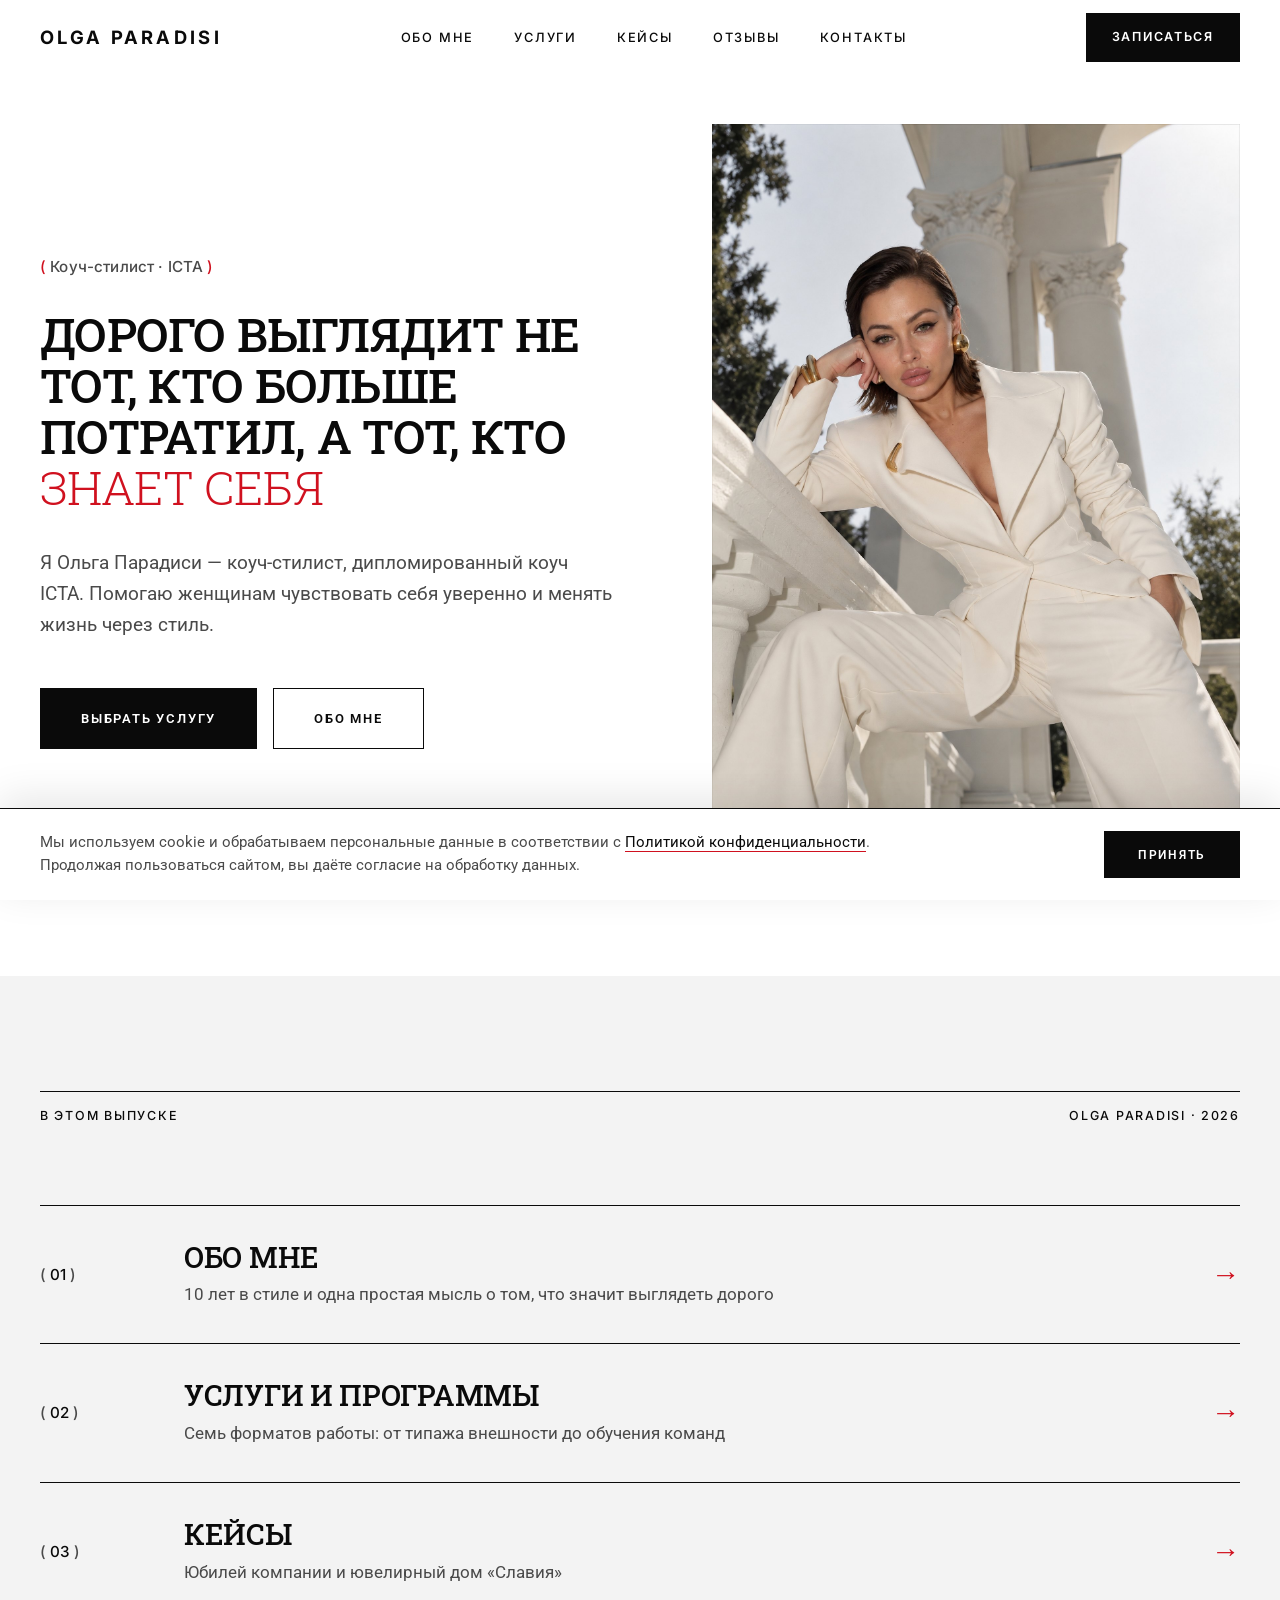
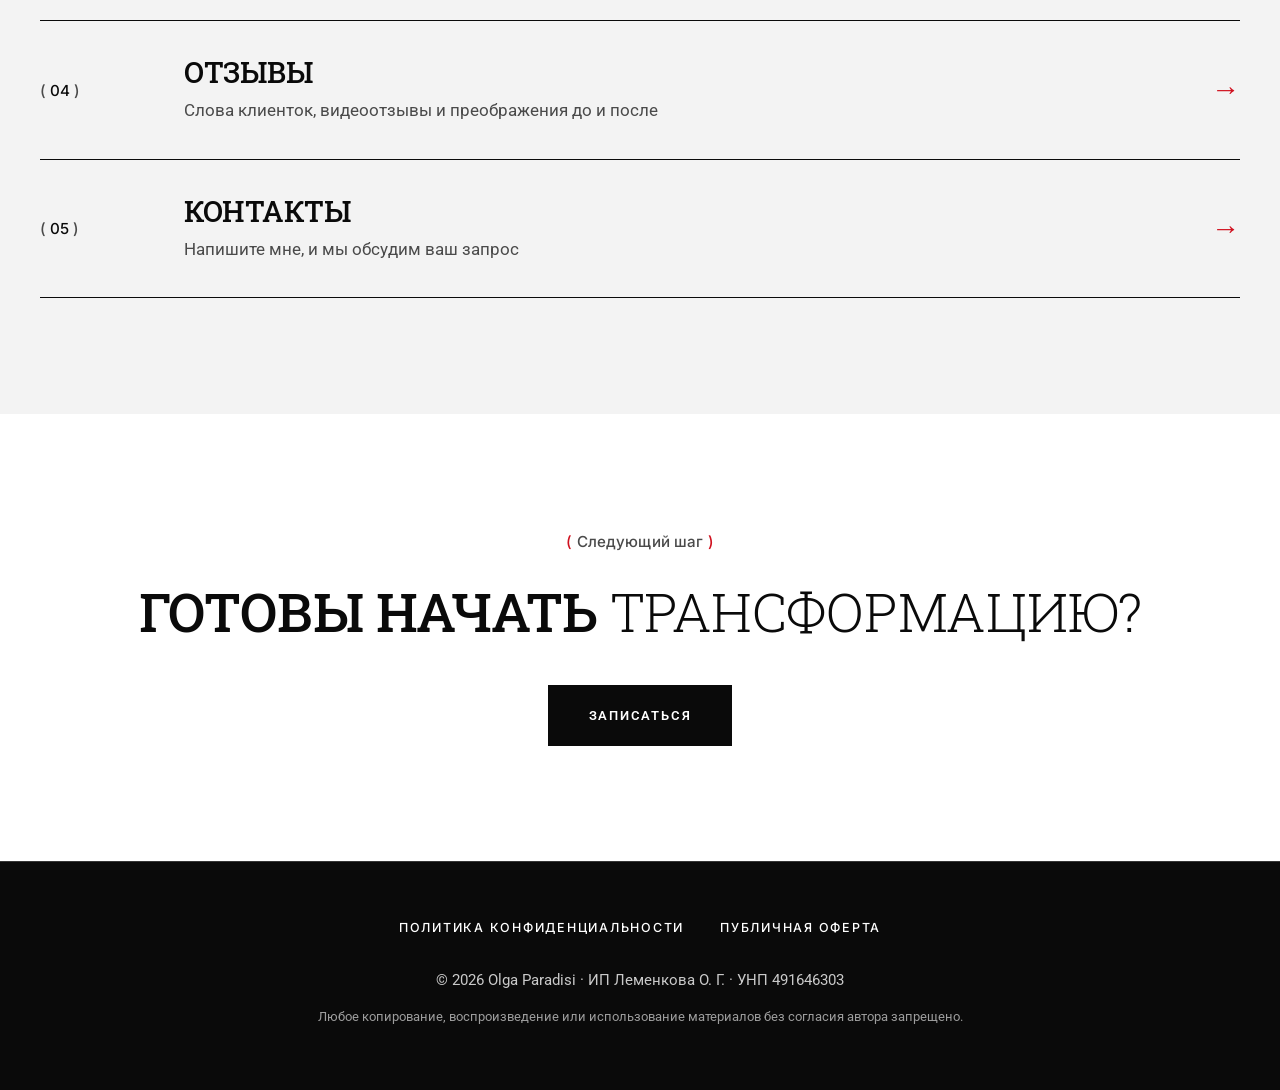
==== commit 695ddf41: "Add files via upload" ====
--- a/index.html
+++ b/index.html
@@ -11,7 +11,7 @@
     <meta name="theme-color" content="#17120F">
     <link rel="preconnect" href="https://fonts.googleapis.com">
     <link rel="preconnect" href="https://fonts.gstatic.com" crossorigin>
-    <link href="https://fonts.googleapis.com/css2?family=Inter:wght@400;500;600&family=Playfair+Display:ital,wght@0,400;0,500;0,600;0,700;1,400;1,500;1,600&display=swap" rel="stylesheet">
+    <link href="https://fonts.googleapis.com/css2?family=Inter:wght@400;500;600&family=Roboto:ital,wght@0,300;0,400;0,500;0,700;1,400&family=Roboto+Slab:wght@300;400;500;600;700&display=swap" rel="stylesheet">
     <link rel="stylesheet" href="style.css">
 </head>
 <body>
@@ -44,7 +44,7 @@
                 </div>
             </div>
             <figure class="hero-image">
-                <img src="images/hero.jpg" alt="Ольга Парадиси — коуч-стилист" width="1612" height="2142" fetchpriority="high">
+                <img src="images/hero.jpg" alt="Ольга Парадиси — коуч-стилист в белом костюме" width="1600" height="2133" fetchpriority="high">
                 <figcaption class="hero-caption"><strong>Ольга Парадиси</strong><span>Коуч-стилист ICTA</span></figcaption>
             </figure>
         </div>
@@ -69,7 +69,7 @@
                             <span class="toc-num">02</span>
                             <span class="toc-body">
                                 <span class="toc-title">Услуги и программы</span>
-                                <span class="toc-desc">Шесть форматов работы: от типажа внешности до курса по стилю</span>
+                                <span class="toc-desc">Семь форматов работы: от типажа внешности до обучения команд</span>
                             </span>
                             <span class="toc-arrow" aria-hidden="true">→</span>
                         </a>
@@ -108,11 +108,11 @@
             </div>
         </div>
 
-        <div class="band band--oxblood cta-band">
+        <div class="band band--paper cta-band">
             <div class="container">
                 <p class="kicker">Следующий шаг</p>
                 <h2 class="cta-title">Готовы начать <em>трансформацию?</em></h2>
-                <a href="#" class="btn btn-light" data-page="contact">Записаться</a>
+                <a href="#" class="btn btn-primary" data-page="contact">Записаться</a>
             </div>
         </div>
     </section>
@@ -143,7 +143,7 @@
             </div>
         </div>
 
-        <div class="band band--mist band--compact">
+        <div class="band band--ink band--compact">
             <div class="container">
                 <div class="about-stats">
                     <div class="stat">
@@ -194,13 +194,21 @@
             </div>
         </div>
 
-        <div class="band band--ink">
-            <div class="container">
-                <blockquote class="quote">
-                    «Стилист меняет вашу одежду. Коуч-стилист меняет ваше отношение к себе — через одежду.»
-                </blockquote>
-                <div class="certification">
-                    <p>Я — сертифицированный коуч-стилист. Также я сертифицированный коуч международного уровня: прошла обучение в Международной Ассоциации коучей и тренеров ICTA с присвоением квалификации «Коуч-практик ICTA. Женский коуч».</p>
+        <div class="band band--ink band--statement">
+            <div class="container">
+                <div class="statement">
+                    <figure class="statement-photo">
+                        <img src="images/statement.jpg" alt="Ольга Парадиси в кожаной куртке" width="1612" height="2142" loading="lazy">
+                    </figure>
+                    <div class="statement-text">
+                        <p class="kicker">Мой подход</p>
+                        <blockquote class="quote">
+                            «Стилист меняет вашу одежду. Коуч-стилист меняет ваше отношение к себе — через одежду.»
+                        </blockquote>
+                        <div class="certification">
+                            <p>Я — сертифицированный коуч-стилист. Также я сертифицированный коуч международного уровня: прошла обучение в Международной Ассоциации коучей и тренеров ICTA с присвоением квалификации «Коуч-практик ICTA. Женский коуч».</p>
+                        </div>
+                    </div>
                 </div>
             </div>
         </div>
@@ -211,15 +219,25 @@
         <div class="band band--paper band--first">
             <div class="container">
                 <div class="folio"><span>Nº 02 · Услуги</span><span>Olga Paradisi</span></div>
-                <p class="kicker">Работаем вместе</p>
-                <h2 class="page-title">Услуги и <em>программы</em></h2>
+                <div class="page-head">
+                    <div class="page-head__text">
+                        <div class="kicker">Работаем вместе</div>
+                            <h1 class="page-title">Услуги и <em>программы</em></h1>
+                                 <p class="section-subtitle">
+                                    Шесть форматов работы — от типажа внешности до наставничества по стилю.
+                                 </p>
+                        </div>
+                            <figure class="page-head__image">
+                             <img src="images/detail.jpg" alt="Ольга Парадиси — портрет в бордовой кожаной куртке" width="1122" height="1402" loading="lazy">
+                            </figure>
+                        </div>
 
                 <div class="services-grid">
-                    <!-- 01 Разбор гардероба -->
+                    <!-- 01 -->
                     <div class="service-card">
                         <span class="service-num">01</span>
                         <h3 class="service-title">Разбор гардероба</h3>
-                        <span class="service-format">Онлайн / Офлайн</span>
+                        <span class="service-format">Онлайн / Оффлайн</span>
                         <ul class="service-list">
                             <li>Анализируем все вещи и обувь: что работает, что устарело, что не подходит</li>
                             <li>Убираем «вещи-динозавры» — те, что визуально старят</li>
@@ -229,13 +247,13 @@
                         <a href="#" class="btn btn-card" data-page="contact">Записаться</a>
                     </div>
 
-                    <!-- 02 Шопинг-сопровождение -->
+                    <!-- 02 -->
                     <div class="service-card">
                         <span class="service-num">02</span>
                         <h3 class="service-title">Шопинг-сопровождение</h3>
-                        <span class="service-format">Офлайн / Онлайн</span>
+                        <span class="service-format">Оффлайн / Онлайн</span>
                         <ul class="service-list">
-                            <li><strong>Офлайн:</strong> полное сопровождение от списка до готовых комплектов</li>
+                            <li><strong>Оффлайн:</strong> полное сопровождение от списка до готовых комплектов</li>
                             <li><strong>Онлайн:</strong> подбираю вещи на маркетплейсах, присылаю готовые ссылки</li>
                             <li>На связи во время примерки: помогаю оценить посадку</li>
                         </ul>
@@ -243,24 +261,9 @@
                         <a href="#" class="btn btn-card" data-page="contact">Записаться</a>
                     </div>
 
-                    <!-- 03 Полный комплекс -->
-                    <div class="service-card service-card--featured">
-                        <span class="service-badge">Популярное</span>
+                    <!-- 03 -->
+                    <div class="service-card">
                         <span class="service-num">03</span>
-                        <h3 class="service-title">Полный комплекс услуг</h3>
-                        <span class="service-format">Онлайн / Офлайн</span>
-                        <ul class="service-list">
-                            <li>Консультация по типажу внешности</li>
-                            <li>Разбор гардероба</li>
-                            <li>Шопинг-сопровождение</li>
-                        </ul>
-                        <p class="service-result"><strong>Результат:</strong> целостный образ, умный гардероб и уверенность в себе.</p>
-                        <a href="#" class="btn btn-card" data-page="contact">Записаться</a>
-                    </div>
-
-                    <!-- 04 Типаж -->
-                    <div class="service-card">
-                        <span class="service-num">04</span>
                         <h3 class="service-title">Определение типажа внешности</h3>
                         <span class="service-format">Онлайн, 1–1,5 часа</span>
                         <p class="service-desc">Понять свой типаж внешности — первый шаг к уникальному стилю. Вы находите свои цвета, формы, фактуры, принты, аксессуары, причёску и макияж.</p>
@@ -268,9 +271,9 @@
                         <a href="#" class="btn btn-card" data-page="contact">Записаться</a>
                     </div>
 
-                    <!-- 05 Коучинговые сессии -->
+                    <!-- 04 -->
                     <div class="service-card">
-                        <span class="service-num">05</span>
+                        <span class="service-num">04</span>
                         <h3 class="service-title">Коучинговые сессии</h3>
                         <span class="service-format">Онлайн</span>
                         <p class="service-desc">Индивидуальные сессии под ваш запрос. Помогаю с самооценкой, уверенностью в себе, женственностью и внутренними барьерами.</p>
@@ -278,9 +281,9 @@
                         <a href="#" class="btn btn-card" data-page="contact">Записаться</a>
                     </div>
 
-                    <!-- 06 Курс -->
+                    <!-- 05 -->
                     <div class="service-card">
-                        <span class="service-num">06</span>
+                        <span class="service-num">05</span>
                         <h3 class="service-title">Курс / Наставничество по стилю</h3>
                         <span class="service-format">Онлайн, в своём темпе</span>
                         <ul class="service-list">
@@ -292,6 +295,50 @@
                         <p class="service-result"><strong>Результат:</strong> перестанете покупать лишнее, найдёте свою фишку.</p>
                         <a href="#" class="btn btn-card" data-page="contact">Записаться</a>
                     </div>
+
+                    <!-- 06 Обучение сотрудников -->
+                    <div class="service-card service-card--wide">
+                        <div class="service-wide-main">
+                            <span class="service-num">06</span>
+                            <h3 class="service-title">Обучение сотрудников: стиль, который повышает продажи</h3>
+                            <p class="service-desc">Я обучаю сотрудников компаний основам стиля. Это не про «красиво одеться». Это про то, как через внешний вид влиять на результат бизнеса.</p>
+                            <a href="#" class="btn btn-card" data-page="contact">Записаться</a>
+                        </div>
+                        <div class="service-wide-body">
+                            <div class="service-block">
+                                <h4 class="service-block-title">С кем я работаю?</h4>
+                                <p>Если у вас бизнес, связанный с одеждой, я обучаю сотрудников так, чтобы они могли грамотно консультировать клиентов: подобрать, объяснить, вдохновить. Это напрямую влияет на продажи.</p>
+                                <p>Если вы просто хотите, чтобы команда выглядела достойно и соответствовала уровню компании, я помогу с этим. Обучаю основам стиля, участвую в разработке дресс-кода.</p>
+                            </div>
+                            <div class="service-block">
+                                <h4 class="service-block-title">Мой кейс</h4>
+                                <p>Ювелирная компания «Славия». Я разработала для них индивидуальный курс по стилю. Сотрудники получили инструменты, которые работают каждый день.</p>
+                            </div>
+                            <div class="service-block">
+                                <h4 class="service-block-title">Почему это важно?</h4>
+                                <p>Когда сотрудник выглядит ухоженно и уверенно, клиент это считывает. Доверие растёт. Продажи тоже.</p>
+                            </div>
+                        </div>
+                    </div>
+
+                    <!-- 07 Полный комплекс (всегда последний) -->
+                    <div class="service-card service-card--featured service-card--wide">
+                        <span class="service-badge">Популярное</span>
+                        <div class="service-wide-main">
+                            <span class="service-num">07</span>
+                            <h3 class="service-title">Полный комплекс услуг</h3>
+                            <span class="service-format">Онлайн / Оффлайн</span>
+                            <a href="#" class="btn btn-card" data-page="contact">Записаться</a>
+                        </div>
+                        <div class="service-wide-body">
+                            <ul class="service-list">
+                                <li>Консультация по типажу внешности</li>
+                                <li>Разбор гардероба</li>
+                                <li>Шопинг-сопровождение</li>
+                            </ul>
+                            <p class="service-result"><strong>Результат:</strong> целостный образ, умный гардероб и уверенность в себе.</p>
+                        </div>
+                    </div>
                 </div>
             </div>
         </div>
@@ -299,7 +346,7 @@
         <div class="band band--mist">
             <div class="container">
                 <p class="kicker">Формат</p>
-                <h3 class="section-heading">Онлайн и офлайн: <em>в чём разница</em></h3>
+                <h3 class="section-heading">Онлайн и оффлайн: <em>в чём разница</em></h3>
                 <div class="formats-grid">
                     <div class="format-card format-card--dark">
                         <h4>Онлайн</h4>
@@ -312,7 +359,7 @@
                         <p class="format-result">Результат: новые навыки, знания, опыт. И те самые изменения.</p>
                     </div>
                     <div class="format-card">
-                        <h4>Офлайн</h4>
+                        <h4>Оффлайн</h4>
                         <ul>
                             <li>Стилист пришёл, разбор сделал, ушёл</li>
                             <li>Шопинг — и снова ушёл</li>
@@ -476,11 +523,133 @@
             </div>
         </div>
 
-        <div class="band band--oxblood cta-band">
+                        <!-- ============ ТЕКСТОВЫЕ ОТЗЫВЫ: ЕДИНАЯ КАРУСЕЛЬ ============ -->
+        <section class="band band--mist" aria-labelledby="text-reviews-title">
+            <div class="container">
+                <p class="kicker">Сообщения клиенток</p>
+                <h2 class="section-heading" id="text-reviews-title">Текстовые <em>отзывы</em></h2>
+                <p class="reviews-intro">О впечатлениях от работы над стилем, гардеробом и внутренним состоянием.</p>
+
+                <div class="reviews-slider" id="reviewsSlider" role="region" aria-roledescription="карусель" aria-label="Текстовые отзывы клиенток">
+                    <div class="reviews-track">
+                        <figure class="review-slide" role="group" aria-roledescription="слайд" aria-label="Отзыв 1">
+                            <div class="review-card">
+                                <blockquote>«Всё благодаря моему любимому стилисту Ольге Парадизи. Без неё я бы, наверное, так и не решилась попробовать красную помаду. Олечка, спасибо тебе — я тонну комплиментов получила за эти дни, офлайн и онлайн!»</blockquote>
+                                <figcaption>Клиентка · новые образы</figcaption>
+                            </div>
+                        </figure>
+
+                        <figure class="review-slide" role="group" aria-roledescription="слайд" aria-label="Отзыв 2">
+                            <div class="review-card">
+                                <blockquote>«Я очень рада, что поработала с тобой. Ты разбудила во мне эту Богом данную черту — раньше она была неактивна в плане стиля. А теперь я живу так, как должна жить. Мне хорошо. Это естественное для меня состояние: действие, движение и развитие. Спасибо ещё раз!»</blockquote>
+                                <figcaption>Клиентка · трансформация стиля</figcaption>
+                            </div>
+                        </figure>
+
+                        <figure class="review-slide" role="group" aria-roledescription="слайд" aria-label="Отзыв 3">
+                            <div class="review-card">
+                                <blockquote>«Раньше было иначе. И в этом моём изменении есть ты ❤️ Вспомни коуч-сессии — какая я была зажатая, боязливая. Я очень тебя люблю и горжусь дружбой с тобой. Ты занимаешь важное место в моём становлении!»</blockquote>
+                                <figcaption>Клиентка · коучинговые сессии</figcaption>
+                            </div>
+                        </figure>
+
+                        <figure class="review-slide" role="group" aria-roledescription="слайд" aria-label="Отзыв 4">
+                            <div class="review-card">
+                                <blockquote>«Я тоже уверена в том, что тебе надо это патентовать! Я в восторге от твоего подхода. Ты — единственная, кто с помощью стиля и этих типажей сумела раскрыть во мне внешне то, что бурлило внутри. И тоже 100% попадание!»</blockquote>
+                                <figcaption>Оксана · клиентка из Италии</figcaption>
+                            </div>
+                        </figure>
+
+                        <figure class="review-slide" role="group" aria-roledescription="слайд" aria-label="Отзыв 5">
+                            <div class="review-card">
+                                <blockquote>«Патентуй её скорее 👍»</blockquote>
+                                <figcaption>Катерина · клиентка</figcaption>
+                            </div>
+                        </figure>
+
+                        <figure class="review-slide" role="group" aria-roledescription="слайд" aria-label="Отзыв 6">
+                            <div class="review-card">
+                                <blockquote>«От чистого сердца выражаю моей Фее и замечательному стилисту Ольге слова благодарности за помощь в создании образов для будущих сторис и постов! Вы — талантливый человек, и я желаю Вам добиваться новых вершин и новых проектов!»</blockquote>
+                                <figcaption>Клиентка · образы для съёмок и публикаций</figcaption>
+                            </div>
+                        </figure>
+
+                        <figure class="review-slide" role="group" aria-roledescription="слайд" aria-label="Отзыв 7">
+                            <div class="review-card">
+                                <blockquote>«Когда мы познакомились зимой на курсе, я была в очень тяжёлом состоянии: мне ничего не хотелось. Я поняла, что сначала — состояние, а потом уже украшать себя: по-другому не получится. Сейчас ищу баланс, стараюсь, прямо хочу быть красивой, женственной, сексуальной — и благодарю тебя, что ты мне в этом помогаешь ❤️»</blockquote>
+                                <figcaption>Клиентка · курс по стилю</figcaption>
+                            </div>
+                        </figure>
+
+                        <figure class="review-slide" role="group" aria-roledescription="слайд" aria-label="Отзыв 8">
+                            <div class="review-card">
+                                <blockquote>«Когда решилась на работу с Ольгой, выбрала полный пакет: определение типажа, разбор гардероба и шопинг со стилистом. Оля помогает собрать гардероб индивидуально под тип и образ жизни, присылает материалы, примеры и ссылки, даёт обратную связь. Офлайн-шопинг был самым впечатляющим: за 3–4 часа мы купили почти всё необходимое. В итоге я сэкономила не только деньги, но и время. Очень довольна новым гардеробом и образом!»</blockquote>
+                                <figcaption>Клиентка · полный пакет услуг</figcaption>
+                            </div>
+                        </figure>
+
+                        <figure class="review-slide" role="group" aria-roledescription="слайд" aria-label="Отзыв 9">
+                            <div class="review-card">
+                                <blockquote>«Оленька, спасибо тебе огромное! Находиться в твоём поле — это уже огромный заряд женственности. Обожаю с тобой взаимодействовать. Мне всё понравилось, масса полезной информации. Уже начала подбирать весенний гардероб — единственное, с цветами пока не могу определиться».</blockquote>
+                                <figcaption>Анна · работа над гардеробом</figcaption>
+                            </div>
+                        </figure>
+
+                        <figure class="review-slide" role="group" aria-roledescription="слайд" aria-label="Отзыв 10">
+                            <div class="review-card">
+                                <blockquote>«Олечка, привет, моя дорогая! Я сегодня выгребла половину шкафа — то, что не ношу. Очень хочу продолжить работу с тобой. Поехала в город и вообще не понимаю, что надеть! Я живу в деревне, никуда не хожу, насмотренности нет, ношу в основном спортивное. В общем, гардероб почистила, готова к обновам 😅»</blockquote>
+                                <figcaption>Клиентка · разбор гардероба</figcaption>
+                            </div>
+                        </figure>
+
+                        <figure class="review-slide" role="group" aria-roledescription="слайд" aria-label="Отзыв 11">
+                            <div class="review-card">
+                                <blockquote>«Я не могу!!! Какая ты красотка! Какие образы у тебя 🤍💥 Про энергию вообще молчу! Бомба 💥»</blockquote>
+                                <figcaption>Динара Караваева</figcaption>
+                            </div>
+                        </figure>
+
+                        <figure class="review-slide" role="group" aria-roledescription="слайд" aria-label="Отзыв 12">
+                            <div class="review-card">
+                                <blockquote>«Я тебе очень благодарна! Обязательно ещё тебя поотмечаю. Благодаря работе с тобой реально экономлю бюджет. И больше не надо возить гигантские чемоданы, как у моей соседки: у меня всё вместилось в ручную кладь ❤️❤️❤️»</blockquote>
+                                <figcaption>Клиентка · практичный гардероб</figcaption>
+                            </div>
+                        </figure>
+
+                        <figure class="review-slide" role="group" aria-roledescription="слайд" aria-label="Отзыв 13">
+                            <div class="review-card">
+                                <blockquote>«Благодарю 🙏 Спасибо, моя любимая Олечка, за мой образ ❤️»</blockquote>
+                                <figcaption>morozova.probeauty · образ для съёмки</figcaption>
+                            </div>
+                        </figure>
+
+                        <figure class="review-slide" role="group" aria-roledescription="слайд" aria-label="Отзыв 14">
+                            <div class="review-card">
+                                <blockquote>«Да-да, моя драгоценная! Планочку подняли — ого-го 😂 Надо соответствовать теперь мне, нарабатывать стиль во всём, а не только для съёмок. Внимание к деталям у меня, оказывается, даже в кармических задачах стоит. Учусь с тобой 🥰»</blockquote>
+                                <figcaption>Клиентка · развитие личного стиля</figcaption>
+                            </div>
+                        </figure>
+                    </div>
+
+                    <div class="reviews-nav">
+                        <div class="reviews-dots" aria-label="Выбрать страницу отзывов"></div>
+                        <div class="reviews-controls">
+                            <span class="reviews-counter" aria-live="polite">01 / 05</span>
+                            <div class="reviews-arrows">
+                                <button type="button" class="reviews-arrow" data-dir="-1" aria-label="Предыдущие отзывы">←</button>
+                                <button type="button" class="reviews-arrow" data-dir="1" aria-label="Следующие отзывы">→</button>
+                            </div>
+                        </div>
+                    </div>
+                </div>
+            </div>
+        </section>
+
+<div class="band band--paper cta-band">
             <div class="container">
                 <p class="kicker">Следующий шаг</p>
                 <h2 class="cta-title">Хотите <em>такой же результат?</em></h2>
-                <a href="#" class="btn btn-light" data-page="contact">Записаться</a>
+                <a href="#" class="btn btn-primary" data-page="contact">Записаться</a>
             </div>
         </div>
     </section>
--- a/style.css
+++ b/style.css
@@ -1,44 +1,47 @@
 /* ========================================
 ОЛЬГА ПАРАДИСИ — КОУЧ-СТИЛИСТ
-Стиль: глянцевый журнал
-Шрифты подключены в index.html (Playfair Display + Inter)
+Минимализм: чёрно-белая палитра + красный акцент
+Шрифт: Inter (подключён в index.html)
 ======================================== */
 
 /* ========================================
 ПАЛИТРА И ПЕРЕМЕННЫЕ
+80% — чёрный, белый и серый, 20% — красный акцент
 ======================================== */
 :root {
-    /* Основная палитра (взята из фотосессии: кожа, серо-голубой фон, бордо, серебро) */
-    --paper: #F8F4EE;        /* слоновая кость — «бумага» журнала */
-    --paper-2: #EFE8DF;      /* тёплый беж — для чередования секций */
-    --mist: #D8E2E8;         /* пудрово-голубой — цвет фона фотосессии */
-    --mist-deep: #B9CAD5;    /* глубокий серо-голубой — рамки, подложки */
-    --ink: #17120F;          /* тёплый чёрный — текст и тёмные секции */
-    --ink-soft: #4A413C;     /* основной цвет абзацев (контраст ~9:1) */
-    --oxblood: #6B1322;      /* бордо — главный акцент */
-    --red: #A31F2B;          /* журнальный красный — наведение */
-    --rose: #E3C2BB;         /* нюд-розовый — акцент на тёмном */
+    --white: #FFFFFF;
+    --gray-1: #F3F3F3;       /* светло-серая подложка */
+    --gray-2: #DADADA;       /* тонкие линии */
+    --ink: #0A0A0A;          /* чёрный */
+    --ink-soft: #4A4A4A;     /* абзацы на белом (контраст ~8.9:1) */
+    --red: #D0111F;          /* красный акцент */
+    --red-dark: #A80D18;     /* наведение */
+    --red-light: #FF4D5A;    /* красный на чёрном (контраст ~6:1) */
+
+    /* Совместимость с компонентами, добавленными в расширенных стилях */
+    --paper: var(--white);
+    --oxblood: var(--red-dark);
+    --mist-deep: var(--gray-2);
 
     /* Имена, которые использует script.js */
-    --bg: var(--paper);
-    --bg-alt: var(--paper-2);
+    --bg: var(--white);
     --text: var(--ink);
     --text-light: var(--ink-soft);
-    --accent: var(--oxblood);
-    --accent-hover: var(--red);
-    --line: #D6CABC;
-    --card-bg: #FFFFFF;
-
-    /* Шрифты */
-    --font-serif: 'Playfair Display', 'Bodoni Moda', Georgia, 'Times New Roman', serif;
-    --font-sans: 'Inter', -apple-system, BlinkMacSystemFont, 'Segoe UI', sans-serif;
-
-    /* Размеры */
+    --accent: var(--red);
+    --accent-hover: var(--red-dark);
+    --line: var(--gray-2);
+    --card-bg: var(--white);
+
+    /* Шрифты: одно семейство — минимализм */
+    /* Roboto — основной текст; Roboto Slab — заголовки; Inter — кнопки, меню, подписи */
+    --font-sans: 'Roboto', -apple-system, BlinkMacSystemFont, 'Segoe UI', Arial, sans-serif;
+    --font-slab: 'Roboto Slab', Georgia, 'Times New Roman', serif;
+    --font-ui: 'Inter', 'Roboto', -apple-system, 'Segoe UI', Arial, sans-serif;
+    --font-serif: var(--font-slab);
+
     --header-h: 76px;
     --container-max: 1280px;
-
-    /* Переходы */
-    --transition: 0.4s cubic-bezier(0.25, 0.1, 0.25, 1);
+    --transition: 0.35s cubic-bezier(0.25, 0.1, 0.25, 1);
 }
 
 /* ========================================
@@ -50,10 +53,10 @@
 
 body {
     font-family: var(--font-sans);
-    font-size: 1.125rem;          /* 18px — читается без усилий */
-    line-height: 1.7;
+    font-size: 1.0625rem;           /* 17px */
+    line-height: 1.65;
     font-weight: 400;
-    background: var(--paper);
+    background: var(--white);
     color: var(--ink);
     -webkit-font-smoothing: antialiased;
     overflow-x: hidden;
@@ -64,11 +67,7 @@
 ul, ol { list-style: none; }
 figure { margin: 0; }
 
-.container {
-    max-width: var(--container-max);
-    margin: 0 auto;
-    padding: 0 40px;
-}
+.container { max-width: var(--container-max); margin: 0 auto; padding: 0 40px; }
 
 :focus-visible { outline: 2px solid var(--red); outline-offset: 4px; }
 
@@ -76,54 +75,48 @@
 ТИПОГРАФИКА
 ======================================== */
 h1, h2, h3, h4 {
-    font-family: var(--font-serif);
-    font-weight: 500;
-    line-height: 1.12;
-    letter-spacing: -0.015em;
-}
-
+    font-family: var(--font-slab);
+    font-weight: 500;
+    line-height: 1.1;
+    letter-spacing: -0.01em;
+    text-transform: uppercase;
+}
+
+/* Выделенное слово: тот же цвет, но тонкое начертание */
 h1 em, h2 em, h3 em {
-    font-style: italic;
-    font-weight: 400;
-    color: var(--oxblood);
-}
-
-/* Рубрика над заголовком */
+    font-style: normal;
+    font-weight: 300;
+    color: inherit;
+}
+/* Единственный красный акцент в заголовках — на главной */
+.hero-title em { color: var(--red); }
+
+/* Рубрика в скобках: ( текст ) */
 .kicker {
-    display: flex;
-    align-items: center;
-    gap: 16px;
-    font-family: var(--font-sans);
-    font-size: 0.82rem;
-    font-weight: 600;
-    letter-spacing: 0.22em;
-    text-transform: uppercase;
-    color: var(--oxblood);
+    display: block;
+    font-size: 0.95rem;
+    font-weight: 500;
+    letter-spacing: 0.01em;
+    color: var(--ink-soft);
     margin-bottom: 28px;
 }
-.kicker::before {
-    content: '';
-    width: 44px;
-    height: 1px;
-    background: currentColor;
-}
+.kicker::before { content: '( '; color: var(--red); }
+.kicker::after  { content: ' )'; color: var(--red); }
 
 .page-title {
-    font-size: clamp(2.7rem, 6vw, 5.4rem);
-    line-height: 1.04;
-    letter-spacing: -0.025em;
+    font-size: clamp(2rem, 4.4vw, 3.9rem);
+    line-height: 1.06;
     margin-bottom: 56px;
-    max-width: 14em;
+    max-width: 15em;
 }
 
 .section-heading {
-    font-size: clamp(2.1rem, 4vw, 3.4rem);
+    font-size: clamp(1.7rem, 3vw, 2.5rem);
     margin-bottom: 28px;
-    letter-spacing: -0.02em;
 }
 
 .section-subtitle {
-    font-size: 1.3rem;
+    font-size: 1.2rem;
     line-height: 1.6;
     color: var(--ink-soft);
     margin-bottom: 56px;
@@ -131,63 +124,80 @@
 }
 
 .lead-text {
-    font-family: var(--font-serif);
-    font-size: clamp(1.6rem, 2.6vw, 2.2rem);
-    line-height: 1.3;
-    font-weight: 500;
-    margin-bottom: 36px;
+    font-size: clamp(1.4rem, 2.2vw, 1.9rem);
+    line-height: 1.35;
+    font-weight: 500;
+    letter-spacing: -0.015em;
+    margin-bottom: 32px;
     color: var(--ink);
 }
 
 .emphasis {
-    font-family: var(--font-serif);
-    font-style: italic;
-    font-size: 1.3rem;
-    line-height: 1.5;
-    color: var(--oxblood);
-}
-
-/* Рубрикационная строка журнала */
+    font-size: 1.15rem;
+    font-weight: 500;
+    line-height: 1.55;
+    color: var(--ink);
+}
+
+/* Текстовые акценты — Roboto Slab */
+.toc-title, .stat-number { font-family: var(--font-slab); }
+.lead-text { font-family: var(--font-slab); font-weight: 400; }
+.quote, .story-quote { font-family: var(--font-slab); font-weight: 400; letter-spacing: -0.01em; }
+.stat-number { font-weight: 400; }
+
+/* Мелкие детали интерфейса — Inter */
+.kicker, .folio, .nav-logo, .nav-links a, .nav-cta, .btn,
+.service-num, .service-format, .service-badge, .service-block-title,
+.toc-num, .case-num, .story-label, .story-cite, .stat-label,
+.hero-caption, .ba-pair figcaption, .video-review figcaption,
+.contact-link, .contact-form input, .contact-form textarea,
+.footer-legal a, .consent-banner__btn, .modal__meta, .what-i-do-list li::before,
+.certification-label { font-family: var(--font-ui); }
+
+/* Верхняя строка раздела */
 .folio {
     display: flex;
     justify-content: space-between;
     gap: 24px;
-    padding: 12px 0;
+    padding: 14px 0;
     margin-bottom: 64px;
-    border-top: 3px solid currentColor;
-    border-bottom: 1px solid currentColor;
-    font-size: 0.82rem;
-    font-weight: 600;
-    letter-spacing: 0.2em;
-    text-transform: uppercase;
-}
-
-/* ========================================
-СЕКЦИИ-ПОЛОСЫ (чередование цветов)
+    border-top: 1px solid currentColor;
+    font-size: 0.78rem;
+    font-weight: 500;
+    letter-spacing: 0.14em;
+    text-transform: uppercase;
+}
+
+/* ========================================
+СЕКЦИИ-ПОЛОСЫ
 ======================================== */
 .band { padding: clamp(80px, 9vw, 128px) 0; }
-.band--first { padding-top: clamp(48px, 5vw, 72px); }
+.band--first { padding-top: clamp(40px, 5vw, 64px); }
 .band--compact { padding: clamp(56px, 6vw, 88px) 0; }
 
-.band--paper  { background: var(--paper); }
-.band--paper2 { background: var(--paper-2); }
-.band--mist   { background: var(--mist); }
+.band--paper  { background: var(--white); }
+.band--paper2 { background: var(--gray-1); }
+.band--mist   { background: var(--gray-1); }
 
 .band--ink {
     background: var(--ink);
-    color: var(--paper);
-    --ink-soft: rgba(248, 244, 238, 0.82);
-}
-.band--ink em { color: var(--rose); }
-.band--ink .kicker { color: var(--rose); }
+    color: var(--white);
+    --ink-soft: rgba(255, 255, 255, 0.78);
+}
+.band--ink em { color: inherit; }
+.band--ink .kicker { color: rgba(255, 255, 255, 0.78); }
+.band--ink .kicker::before,
+.band--ink .kicker::after { color: var(--red-light); }
 
 .band--oxblood {
-    background: var(--oxblood);
-    color: var(--paper);
-    --ink-soft: rgba(248, 244, 238, 0.85);
-}
-.band--oxblood em { color: var(--rose); }
-.band--oxblood .kicker { color: var(--rose); }
+    background: var(--red);
+    color: var(--white);
+    --ink-soft: rgba(255, 255, 255, 0.92);
+}
+.band--oxblood em { color: var(--white); }
+.band--oxblood .kicker { color: var(--white); }
+.band--oxblood .kicker::before,
+.band--oxblood .kicker::after { color: var(--white); }
 
 /* ========================================
 НАВИГАЦИЯ
@@ -200,11 +210,11 @@
     padding: 0 40px;
     display: flex;
     align-items: center;
-    background: var(--paper);
+    background: var(--white);
     border-bottom: 1px solid transparent;
     transition: border-color var(--transition);
 }
-.header.scrolled { border-bottom-color: var(--line); }
+.header.scrolled { border-bottom-color: var(--gray-2); }
 
 .nav {
     width: 100%;
@@ -216,50 +226,47 @@
 }
 
 .nav-logo {
-    font-family: var(--font-serif);
-    font-size: 1.5rem;
+    font-size: 1.15rem;
     font-weight: 700;
-    letter-spacing: 0.16em;
+    letter-spacing: 0.18em;
     text-transform: uppercase;
     white-space: nowrap;
 }
 
-.nav-links { display: flex; gap: 44px; }
-
+.nav-links { display: flex; gap: 40px; }
 .nav-links a {
     position: relative;
-    font-size: 0.86rem;
-    font-weight: 500;
-    letter-spacing: 0.16em;
-    text-transform: uppercase;
-    color: var(--ink-soft);
+    font-size: 0.8rem;
+    font-weight: 500;
+    letter-spacing: 0.14em;
+    text-transform: uppercase;
+    color: var(--ink);
     cursor: pointer;
 }
 .nav-links a::after {
     content: '';
     position: absolute;
     bottom: -6px; left: 0;
-    width: 0; height: 2px;
-    background: var(--oxblood);
+    width: 0; height: 1px;
+    background: var(--red);
     transition: width var(--transition);
 }
-.nav-links a:hover { color: var(--ink); }
 .nav-links a:hover::after,
 .nav-links a.active::after { width: 100%; }
-.nav-links a.active { color: var(--oxblood); }
+.nav-links a.active { color: var(--red); }
 
 .nav-cta {
-    font-size: 0.82rem;
-    font-weight: 600;
-    letter-spacing: 0.16em;
-    text-transform: uppercase;
     padding: 14px 26px;
     background: var(--ink);
-    color: var(--paper);
+    color: var(--white);
+    font-size: 0.78rem;
+    font-weight: 600;
+    letter-spacing: 0.14em;
+    text-transform: uppercase;
     cursor: pointer;
     transition: background var(--transition);
 }
-.nav-cta:hover { background: var(--oxblood); }
+.nav-cta:hover { background: var(--red); }
 
 /* ========================================
 СТРАНИЦЫ
@@ -273,7 +280,7 @@
 .page.active { display: block; }
 
 @keyframes fadeIn {
-    from { opacity: 0; transform: translateY(16px); }
+    from { opacity: 0; transform: translateY(14px); }
     to   { opacity: 1; transform: translateY(0); }
 }
 
@@ -284,24 +291,23 @@
     display: inline-block;
     padding: 19px 40px;
     font-family: var(--font-sans);
-    font-size: 0.86rem;
+    font-size: 0.8rem;
     font-weight: 600;
-    letter-spacing: 0.16em;
+    letter-spacing: 0.14em;
     text-transform: uppercase;
     text-align: center;
     border: 1px solid transparent;
     cursor: pointer;
     transition: all var(--transition);
 }
-
-.btn-primary { background: var(--ink); color: var(--paper); }
-.btn-primary:hover { background: var(--oxblood); }
+.btn-primary { background: var(--ink); color: var(--white); }
+.btn-primary:hover { background: var(--red); }
 
 .btn-secondary { border-color: var(--ink); color: var(--ink); }
-.btn-secondary:hover { background: var(--ink); color: var(--paper); }
-
-.btn-light { background: var(--paper); color: var(--ink); }
-.btn-light:hover { background: var(--rose); }
+.btn-secondary:hover { background: var(--ink); color: var(--white); }
+
+.btn-light { background: var(--white); color: var(--ink); }
+.btn-light:hover { background: var(--ink); color: var(--white); }
 
 .btn-card {
     margin-top: auto;
@@ -310,10 +316,10 @@
     color: var(--ink);
     padding: 17px 28px;
 }
-.btn-card:hover { background: var(--ink); color: var(--paper); }
-
-/* ========================================
-ГЛАВНАЯ — ОБЛОЖКА
+.btn-card:hover { background: var(--ink); color: var(--white); }
+
+/* ========================================
+ГЛАВНАЯ
 ======================================== */
 .hero {
     max-width: var(--container-max);
@@ -327,14 +333,14 @@
 }
 
 .hero-title {
-    font-size: clamp(2.7rem, 5.3vw, 5.2rem);
-    line-height: 1.05;
-    letter-spacing: -0.03em;
+    font-size: clamp(2rem, 3.7vw, 3.5rem);
+    line-height: 1.08;
+    letter-spacing: -0.015em;
     margin-bottom: 36px;
 }
 
 .hero-subtitle {
-    font-size: 1.3rem;
+    font-size: 1.2rem;
     line-height: 1.6;
     color: var(--ink-soft);
     max-width: 30em;
@@ -343,90 +349,64 @@
 
 .hero-buttons { display: flex; gap: 16px; flex-wrap: wrap; }
 
-.hero-image { position: relative; }
-.hero-image::before {
-    content: '';
-    position: absolute;
-    inset: 32px -32px -32px 32px;
-    background: var(--mist-deep);
-}
 .hero-image img {
-    position: relative;
     width: 100%;
     aspect-ratio: 3 / 4;
     object-fit: cover;
-    object-position: center 18%;
+    object-position: center 15%;
+    background: var(--gray-1);
 }
 .hero-caption {
-    position: absolute;
-    left: 0; bottom: 0;
-    padding: 18px 26px;
-    background: var(--paper);
     display: flex;
-    flex-direction: column;
-    gap: 2px;
-}
-.hero-caption strong {
-    font-family: var(--font-serif);
-    font-size: 1.25rem;
-    font-weight: 600;
-    letter-spacing: 0.04em;
-}
-.hero-caption span {
+    justify-content: space-between;
+    gap: 16px;
+    margin-top: 16px;
+    padding-top: 14px;
+    border-top: 1px solid var(--ink);
     font-size: 0.78rem;
-    font-weight: 600;
-    letter-spacing: 0.2em;
-    text-transform: uppercase;
-    color: var(--oxblood);
-}
+    font-weight: 500;
+    letter-spacing: 0.14em;
+    text-transform: uppercase;
+}
+.hero-caption strong { font-weight: 600; }
+.hero-caption span { color: var(--ink-soft); }
 
 /* Оглавление */
-.toc li { border-bottom: 1px solid rgba(23, 18, 15, 0.35); }
-.toc li:first-child { border-top: 1px solid rgba(23, 18, 15, 0.35); }
+.toc li { border-bottom: 1px solid var(--ink); }
+.toc li:first-child { border-top: 1px solid var(--ink); }
 
 .toc a {
     display: grid;
-    grid-template-columns: 130px 1fr auto;
+    grid-template-columns: 120px 1fr auto;
     align-items: center;
     gap: 24px;
     padding: 34px 0;
-    transition: padding var(--transition), background var(--transition);
-}
-.toc a:hover { padding-left: 20px; }
-
-.toc-num {
-    font-family: var(--font-serif);
-    font-style: italic;
-    font-size: clamp(2.6rem, 5vw, 4rem);
-    line-height: 1;
-    color: var(--oxblood);
-}
-.toc-body { display: flex; flex-direction: column; gap: 6px; }
+    transition: padding var(--transition);
+}
+.toc a:hover { padding-left: 16px; }
+
+.toc-num { font-size: 0.95rem; font-weight: 500; color: var(--ink); }
+.toc-num::before { content: '( '; color: var(--ink-soft); }
+.toc-num::after  { content: ' )'; color: var(--ink-soft); }
+
+.toc-body { display: flex; flex-direction: column; gap: 8px; }
 .toc-title {
-    font-family: var(--font-serif);
-    font-size: clamp(1.7rem, 3vw, 2.4rem);
+    font-size: clamp(1.3rem, 2.3vw, 1.85rem);
+    font-weight: 500;
     line-height: 1.15;
-}
-.toc-desc { font-size: 1.1rem; color: var(--ink-soft); max-width: 40em; }
-.toc-arrow {
-    font-size: 2rem;
-    color: var(--oxblood);
-    transition: transform var(--transition);
-}
+    letter-spacing: -0.01em;
+    text-transform: uppercase;
+    transition: color var(--transition);
+}
+.toc a:hover .toc-title { color: var(--red); }
+.toc-desc { font-size: 1.05rem; color: var(--ink-soft); max-width: 40em; }
+.toc-arrow { font-size: 1.8rem; color: var(--red); transition: transform var(--transition); }
 .toc a:hover .toc-arrow { transform: translateX(10px); }
 
 /* Финальный призыв */
 .cta-band { text-align: center; }
-.cta-band .kicker { justify-content: center; }
-.cta-band .kicker::after {
-    content: '';
-    width: 44px;
-    height: 1px;
-    background: currentColor;
-}
 .cta-title {
-    font-size: clamp(2.4rem, 5.5vw, 4.6rem);
-    letter-spacing: -0.025em;
+    font-size: clamp(1.9rem, 4.2vw, 3.5rem);
     margin-bottom: 44px;
 }
 
@@ -439,63 +419,45 @@
     gap: 88px;
     align-items: start;
 }
-
 .sticky { position: sticky; top: calc(var(--header-h) + 32px); }
 
-.feature-image { position: relative; }
-.feature-image::before {
-    content: '';
-    position: absolute;
-    inset: 24px 24px -24px -24px;
-    border: 1px solid var(--oxblood);
-}
 .feature-image img {
-    position: relative;
     width: 100%;
     aspect-ratio: 3 / 4;
     object-fit: cover;
 }
-
 .feature-text .page-title { margin-bottom: 40px; }
-.feature-text p { margin-bottom: 26px; color: var(--ink-soft); font-size: 1.2rem; max-width: 34em; }
-.feature-text .lead-text { color: var(--ink); font-size: clamp(1.6rem, 2.6vw, 2.2rem); }
+.feature-text p { margin-bottom: 24px; color: var(--ink-soft); font-size: 1.1rem; max-width: 34em; }
+.feature-text .lead-text { color: var(--ink); font-size: clamp(1.4rem, 2.2vw, 1.9rem); }
 
 .about-portfolio {
-    margin-top: 48px;
-    padding-top: 32px;
-    border-top: 1px solid var(--line);
-    font-family: var(--font-serif);
-    font-style: italic;
-    font-size: 1.35rem !important;
-    line-height: 1.5;
+    margin-top: 44px;
+    padding-top: 28px;
+    border-top: 1px solid var(--ink);
+    font-weight: 500;
     color: var(--ink) !important;
 }
 
-.about-stats {
-    display: grid;
-    grid-template-columns: repeat(3, 1fr);
-}
-.stat {
-    padding: 8px 40px;
-    border-left: 1px solid rgba(23, 18, 15, 0.35);
-}
+.about-stats { display: grid; grid-template-columns: repeat(3, 1fr); }
+.stat { padding: 8px 40px; border-left: 1px solid rgba(255, 255, 255, 0.3); }
 .stat:first-child { border-left: none; padding-left: 0; }
 .stat-number {
     display: block;
-    font-family: var(--font-serif);
-    font-size: clamp(3.4rem, 7vw, 6rem);
+    font-size: clamp(2.8rem, 6vw, 5rem);
     font-weight: 500;
     line-height: 1;
-    letter-spacing: -0.02em;
-    color: var(--oxblood);
-    margin-bottom: 12px;
-}
+    letter-spacing: -0.03em;
+    color: var(--white);
+    margin-bottom: 14px;
+}
+.stat-number::before { content: '( '; font-weight: 300; color: rgba(255, 255, 255, 0.45); }
+.stat-number::after  { content: ' )'; font-weight: 300; color: rgba(255, 255, 255, 0.45); }
 .stat-label {
-    font-size: 0.9rem;
-    font-weight: 600;
-    letter-spacing: 0.18em;
-    text-transform: uppercase;
-    color: var(--ink);
+    font-size: 0.82rem;
+    font-weight: 500;
+    letter-spacing: 0.16em;
+    text-transform: uppercase;
+    color: rgba(255, 255, 255, 0.78);
 }
 
 /* Сравнение */
@@ -506,27 +468,24 @@
     margin-bottom: 96px;
 }
 .comparison-card {
-    padding: 52px 44px;
-    background: var(--card-bg);
-    border-top: 3px solid var(--ink);
-}
-.comparison-card h4 { font-size: 2rem; margin-bottom: 24px; }
-.comparison-card p { color: var(--ink-soft); font-size: 1.15rem; margin-bottom: 20px; }
+    padding: 44px 40px;
+    border: 1px solid var(--ink);
+}
+.comparison-card h4 { font-size: 1.25rem; margin-bottom: 22px; }
+.comparison-card p { color: var(--ink-soft); font-size: 1.08rem; margin-bottom: 18px; }
 .comparison-card p:last-child { margin-bottom: 0; }
 
 .comparison-card--highlight {
-    background: var(--oxblood);
-    border-top-color: var(--rose);
-    color: var(--paper);
-}
-.comparison-card--highlight p { color: rgba(248, 244, 238, 0.9); }
-.comparison-card--highlight .emphasis { color: var(--rose); }
+    background: var(--ink);
+    border-color: var(--ink);
+    color: var(--white);
+}
+.comparison-card--highlight h4 { color: var(--white); }
+.comparison-card--highlight p { color: rgba(255, 255, 255, 0.86); }
+.comparison-card--highlight .emphasis { color: var(--white); border-top: 1px solid rgba(255, 255, 255, 0.35); padding-top: 18px; margin-top: 26px; }
 
 /* Что делает */
-.what-i-do h4 {
-    font-size: clamp(1.8rem, 3vw, 2.4rem);
-    margin-bottom: 40px;
-}
+.what-i-do h4 { font-size: clamp(1.3rem, 2.2vw, 1.8rem); margin-bottom: 36px; }
 .what-i-do-list {
     display: grid;
     grid-template-columns: repeat(2, 1fr);
@@ -536,155 +495,187 @@
 .what-i-do-list li {
     counter-increment: wid;
     display: grid;
-    grid-template-columns: 64px 1fr;
+    grid-template-columns: 84px 1fr;
     align-items: baseline;
-    padding: 26px 0;
-    border-top: 1px solid var(--line);
-    font-size: 1.2rem;
+    padding: 24px 0;
+    border-top: 1px solid var(--gray-2);
+    font-size: 1.12rem;
     line-height: 1.5;
 }
 .what-i-do-list li::before {
-    content: counter(wid, decimal-leading-zero);
-    font-family: var(--font-serif);
-    font-style: italic;
-    font-size: 1.6rem;
-    color: var(--oxblood);
-}
-
-/* Цитата */
+    content: '( ' counter(wid, decimal-leading-zero) ' )';
+    font-size: 0.9rem;
+    font-weight: 500;
+    color: var(--ink-soft);
+}
+
+/* Цитата-манифест с фото */
+.statement {
+    display: grid;
+    grid-template-columns: 5fr 6fr;
+    gap: 88px;
+    align-items: center;
+}
+.statement-photo img {
+    width: 100%;
+    aspect-ratio: 4 / 5;
+    object-fit: cover;
+    object-position: center 20%;
+}
 .quote {
-    position: relative;
-    max-width: 21em;
-    margin: 0 auto;
-    padding-top: 56px;
-    text-align: center;
-    font-family: var(--font-serif);
-    font-style: italic;
-    font-weight: 400;
-    font-size: clamp(1.9rem, 4vw, 3.3rem);
+    font-size: clamp(1.6rem, 3vw, 2.6rem);
+    font-weight: 500;
     line-height: 1.25;
-    letter-spacing: -0.01em;
-}
-.quote::before {
-    content: '';
-    position: absolute;
-    top: 0; left: 50%;
-    width: 64px; height: 2px;
-    transform: translateX(-50%);
-    background: var(--rose);
-}
-
+    letter-spacing: -0.02em;
+}
 .certification {
-    max-width: 44em;
-    margin: 72px auto 0;
-    padding-top: 40px;
-    border-top: 1px solid rgba(248, 244, 238, 0.35);
-    text-align: center;
-    font-size: 1.15rem;
+    margin-top: 48px;
+    padding-top: 28px;
+    border-top: 1px solid rgba(255, 255, 255, 0.35);
+    font-size: 1.02rem;
     color: var(--ink-soft);
 }
 
 /* ========================================
 УСЛУГИ
 ======================================== */
+.page-head {
+    display: grid;
+    grid-template-columns: 1.4fr 0.6fr;
+    gap: 64px;
+    align-items: end;
+    margin-bottom: 88px;
+}
+.page-head .page-title { margin-bottom: 0; }
+.page-head-photo img {
+    width: 100%;
+    aspect-ratio: 4 / 5;
+    object-fit: cover;
+    object-position: center 15%;
+}
+
 .services-grid {
     display: grid;
-    grid-template-columns: repeat(3, 1fr);
-    gap: 32px;
-}
-
+    grid-template-columns: repeat(6, 1fr);
+    gap: 48px 32px;
+}
+.services-grid > .service-card { grid-column: span 2; }
+.services-grid > .service-card:nth-child(4),
+.services-grid > .service-card:nth-child(5) { grid-column: span 3; }
+.services-grid > .service-card--wide { grid-column: 1 / -1; }
 .service-card {
     position: relative;
     display: flex;
     flex-direction: column;
-    padding: 44px 36px 36px;
-    background: var(--card-bg);
-    border-top: 3px solid var(--ink);
-    transition: transform var(--transition), border-color var(--transition), box-shadow var(--transition);
-}
-.service-card:hover {
-    transform: translateY(-6px);
-    border-top-color: var(--oxblood);
-    box-shadow: 0 24px 48px rgba(23, 18, 15, 0.1);
-}
-
-.service-num {
-    font-family: var(--font-serif);
-    font-style: italic;
-    font-size: 3rem;
-    line-height: 1;
-    color: var(--oxblood);
-    margin-bottom: 22px;
-}
-.service-title { font-size: 1.85rem; margin-bottom: 14px; }
+    padding: 28px 28px 28px;
+    border-top: 1px solid var(--ink);
+    transition: border-color var(--transition), transform var(--transition);
+}
+.service-card:hover { border-top-color: var(--red); transform: translateY(-4px); }
+
+.service-num { font-size: 0.9rem; font-weight: 500; margin-bottom: 40px; }
+.service-num::before { content: '( '; color: var(--ink-soft); }
+.service-num::after  { content: ' )'; color: var(--ink-soft); }
+
+.service-title { font-size: 1.2rem; margin-bottom: 16px; }
 .service-format {
     display: block;
-    font-size: 0.8rem;
-    font-weight: 600;
-    letter-spacing: 0.16em;
-    text-transform: uppercase;
-    color: var(--oxblood);
-    margin-bottom: 26px;
-    padding-bottom: 22px;
-    border-bottom: 1px solid var(--line);
-}
-.service-desc { font-size: 1.08rem; color: var(--ink-soft); margin-bottom: 22px; }
+    font-size: 0.78rem;
+    font-weight: 500;
+    letter-spacing: 0.14em;
+    text-transform: uppercase;
+    color: var(--ink-soft);
+    margin-bottom: 24px;
+    padding-bottom: 20px;
+    border-bottom: 1px solid var(--gray-2);
+}
+.service-desc { font-size: 1.05rem; color: var(--ink-soft); margin-bottom: 22px; }
 
 .service-list { margin-bottom: 22px; }
 .service-list li {
     position: relative;
-    padding-left: 24px;
-    margin-bottom: 14px;
-    font-size: 1.08rem;
+    padding-left: 20px;
+    margin-bottom: 12px;
+    font-size: 1.02rem;
     line-height: 1.55;
     color: var(--ink-soft);
 }
 .service-list li::before {
     content: '';
     position: absolute;
-    left: 0; top: 0.7em;
-    width: 10px; height: 1px;
-    background: var(--oxblood);
+    left: 0; top: 0.75em;
+    width: 8px; height: 1px;
+    background: var(--ink);
 }
 .service-list strong { color: var(--ink); font-weight: 600; }
 
 .service-result {
-    margin-bottom: 32px;
-    padding: 18px 20px;
-    background: var(--paper-2);
-    font-size: 1.02rem;
+    margin-bottom: 28px;
+    padding-top: 18px;
+    border-top: 1px solid var(--gray-2);
+    font-size: 1rem;
     line-height: 1.55;
     color: var(--ink);
 }
-.service-result strong { font-weight: 600; color: var(--oxblood); }
+.service-result strong { font-weight: 600; color: var(--ink); }
 
 /* Выделенная карточка */
 .service-card--featured {
-    background: var(--oxblood);
-    border-top-color: var(--rose);
-    color: var(--paper);
-}
-.service-card--featured:hover { border-top-color: var(--rose); }
-.service-card--featured .service-num { color: var(--rose); }
-.service-card--featured .service-format { color: var(--rose); border-bottom-color: rgba(248, 244, 238, 0.3); }
-.service-card--featured .service-list li { color: rgba(248, 244, 238, 0.92); }
-.service-card--featured .service-list li::before { background: var(--rose); }
-.service-card--featured .service-result { background: rgba(0, 0, 0, 0.22); color: var(--paper); }
-.service-card--featured .service-result strong { color: var(--rose); }
-.service-card--featured .btn-card { background: var(--paper); border-color: var(--paper); color: var(--ink); }
-.service-card--featured .btn-card:hover { background: var(--rose); border-color: var(--rose); }
+    background: var(--ink);
+    border-top-color: var(--ink);
+    color: var(--white);
+    padding: 28px 28px 28px;
+}
+.service-card--featured:hover { border-top-color: var(--red); }
+.service-card--featured .service-num { color: var(--white); }
+.service-card--featured .service-num::before,
+.service-card--featured .service-num::after { color: rgba(255, 255, 255, 0.6); }
+.service-card--featured .service-format { color: rgba(255, 255, 255, 0.78); border-bottom-color: rgba(255, 255, 255, 0.25); }
+.service-card--featured .service-list li { color: rgba(255, 255, 255, 0.88); }
+.service-card--featured .service-list li::before { background: rgba(255, 255, 255, 0.7); }
+.service-card--featured .service-result { color: var(--white); border-top-color: rgba(255, 255, 255, 0.25); }
+.service-card--featured .service-result strong { color: var(--white); }
+.service-card--featured .btn-card { background: var(--white); border-color: var(--white); color: var(--ink); }
+.service-card--featured .btn-card:hover { background: var(--red); border-color: var(--red); color: var(--white); }
 
 .service-badge {
     position: absolute;
     top: 0; right: 0;
-    padding: 9px 16px;
-    background: var(--rose);
-    color: var(--oxblood);
-    font-size: 0.74rem;
+    padding: 8px 14px;
+    background: var(--red);
+    color: var(--white);
+    font-size: 0.72rem;
     font-weight: 600;
-    letter-spacing: 0.16em;
-    text-transform: uppercase;
-}
+    letter-spacing: 0.14em;
+    text-transform: uppercase;
+}
+
+/* Широкие карточки: «Обучение сотрудников» и «Полный комплекс» */
+.service-card--wide {
+    display: grid;
+    grid-template-columns: 1fr 1.3fr;
+    gap: 64px;
+    padding: 36px 28px;
+}
+.service-wide-main { display: flex; flex-direction: column; align-items: flex-start; }
+.service-card--wide .service-title { font-size: clamp(1.3rem, 2.2vw, 1.8rem); max-width: 16em; }
+.service-card--wide .service-num { margin-bottom: 32px; }
+.service-card--wide .btn-card { width: auto; margin-top: 32px; padding: 17px 40px; }
+.service-card--wide .service-desc { max-width: 30em; margin-bottom: 0; }
+.service-card--wide .service-format { width: 100%; }
+
+.service-block { padding-top: 20px; border-top: 1px solid var(--gray-2); margin-bottom: 28px; }
+.service-block:last-child { margin-bottom: 0; }
+.service-block-title {
+    font-size: 0.8rem;
+    font-weight: 600;
+    letter-spacing: 0.14em;
+    margin-bottom: 12px;
+}
+.service-block-title::before { content: '— '; }
+.service-block p { font-size: 1.02rem; line-height: 1.6; color: var(--ink-soft); margin-bottom: 12px; }
+.service-block p:last-child { margin-bottom: 0; }
+.service-card--featured .service-wide-body .service-list { margin-bottom: 24px; }
 
 /* Онлайн / офлайн */
 .formats-grid {
@@ -693,51 +684,41 @@
     gap: 32px;
     margin-top: 48px;
 }
-.format-card {
-    padding: 52px 44px;
-    background: var(--card-bg);
-    border-top: 3px solid var(--ink);
-}
+.format-card { padding: 44px 40px; border: 1px solid var(--ink); background: var(--white); }
 .format-card h4 {
-    font-size: 2.3rem;
-    margin-bottom: 28px;
-    padding-bottom: 22px;
-    border-bottom: 1px solid var(--line);
+    font-size: 1.45rem;
+    margin-bottom: 26px;
+    padding-bottom: 20px;
+    border-bottom: 1px solid var(--gray-2);
 }
 .format-card li {
     position: relative;
-    padding-left: 28px;
-    margin-bottom: 14px;
-    font-size: 1.12rem;
+    padding-left: 22px;
+    margin-bottom: 12px;
+    font-size: 1.05rem;
     color: var(--ink-soft);
 }
 .format-card li::before {
     content: '';
     position: absolute;
-    left: 0; top: 0.8em;
-    width: 12px; height: 1px;
-    background: var(--oxblood);
+    left: 0; top: 0.75em;
+    width: 9px; height: 1px;
+    background: var(--ink);
 }
 .format-result {
-    margin-top: 30px;
-    padding-top: 24px;
-    border-top: 1px solid var(--line);
-    font-family: var(--font-serif);
-    font-style: italic;
-    font-size: 1.25rem;
+    margin-top: 28px;
+    padding-top: 22px;
+    border-top: 1px solid var(--gray-2);
+    font-size: 1.05rem;
+    font-weight: 500;
     line-height: 1.5;
     color: var(--ink);
 }
-
-.format-card--dark {
-    background: var(--ink);
-    color: var(--paper);
-    border-top-color: var(--oxblood);
-}
-.format-card--dark h4 { border-bottom-color: rgba(248, 244, 238, 0.3); }
-.format-card--dark li { color: rgba(248, 244, 238, 0.88); }
-.format-card--dark li::before { background: var(--rose); }
-.format-card--dark .format-result { color: var(--rose); border-top-color: rgba(248, 244, 238, 0.3); }
+.format-card--dark { background: var(--ink); color: var(--white); }
+.format-card--dark h4 { border-bottom-color: rgba(255, 255, 255, 0.25); }
+.format-card--dark li { color: rgba(255, 255, 255, 0.86); }
+.format-card--dark li::before { background: rgba(255, 255, 255, 0.7); }
+.format-card--dark .format-result { color: var(--white); border-top-color: rgba(255, 255, 255, 0.25); }
 
 /* ========================================
 КЕЙСЫ
@@ -754,32 +735,154 @@
     object-fit: cover;
     filter: grayscale(100%) contrast(1.05);
 }
-
 .case-item {
-    padding-bottom: 72px;
-    margin-bottom: 72px;
-    border-bottom: 1px solid var(--line);
+    padding-bottom: 64px;
+    margin-bottom: 64px;
+    border-bottom: 1px solid var(--gray-2);
 }
 .case-item:last-child { border-bottom: none; margin-bottom: 0; padding-bottom: 0; }
 
-.case-num {
-    display: block;
-    font-family: var(--font-serif);
-    font-style: italic;
-    font-size: 4.5rem;
-    line-height: 1;
-    color: var(--oxblood);
-    margin-bottom: 20px;
-}
-.case-item h3 { font-size: clamp(1.9rem, 3vw, 2.6rem); margin-bottom: 28px; }
-.case-item p { font-size: 1.2rem; color: var(--ink-soft); margin-bottom: 22px; max-width: 34em; }
+.case-num { display: block; font-size: 0.9rem; font-weight: 500; margin-bottom: 28px; }
+.case-num::before { content: '( '; color: var(--ink-soft); }
+.case-num::after  { content: ' )'; color: var(--ink-soft); }
+
+.case-item h3 { font-size: clamp(1.4rem, 2.4vw, 1.9rem); margin-bottom: 26px; }
+.case-item p { font-size: 1.1rem; color: var(--ink-soft); margin-bottom: 20px; max-width: 34em; }
 .case-item .emphasis {
     display: block;
+    margin-top: 28px;
+    padding-left: 24px;
+    border-left: 2px solid var(--red);
+    color: var(--ink);
+    font-size: 1.12rem;
+}
+
+/* ========================================
+ОТЗЫВЫ
+======================================== */
+.story {
+    display: grid;
+    grid-template-columns: 5fr 6fr;
+    gap: 88px;
+    align-items: center;
+}
+.story--reverse { grid-template-columns: 6fr 5fr; }
+.story--reverse .story-photo { order: 2; }
+
+.story-photo img {
+    width: 100%;
+    aspect-ratio: 4 / 5;
+    object-fit: cover;
+    object-position: center 35%;
+}
+.story-label {
+    margin-bottom: 28px;
+    font-size: 0.95rem;
+    font-weight: 500;
+    color: var(--ink-soft);
+}
+.story-label::before { content: '( '; color: var(--red); }
+.story-label::after  { content: ' )'; color: var(--red); }
+
+.story-quote {
+    font-size: clamp(1.35rem, 2.3vw, 2.05rem);
+    font-weight: 500;
+    line-height: 1.35;
+    letter-spacing: -0.015em;
+    color: var(--ink);
+}
+.story-cite {
+    display: inline-block;
     margin-top: 32px;
-    padding-left: 28px;
-    border-left: 3px solid var(--oxblood);
-    font-size: 1.4rem;
-}
+    padding-top: 18px;
+    border-top: 1px solid var(--ink);
+    font-size: 0.78rem;
+    font-weight: 500;
+    letter-spacing: 0.16em;
+    text-transform: uppercase;
+}
+
+/* Видеоотзывы */
+.videos {
+    display: grid;
+    grid-template-columns: repeat(2, minmax(0, 380px));
+    justify-content: center;
+    gap: 80px;
+    margin-top: 56px;
+}
+.video-review { display: flex; flex-direction: column; align-items: center; gap: 22px; }
+.video-frame {
+    position: relative;
+    width: 100%;
+    aspect-ratio: 1;
+    border-radius: 50%;
+    overflow: hidden;
+    background: #000;
+    border: 1px solid rgba(255, 255, 255, 0.4);
+}
+.video-frame video { display: block; width: 100%; height: 100%; object-fit: cover; cursor: pointer; }
+.video-play {
+    position: absolute;
+    inset: 0;
+    margin: auto;
+    width: 88px; height: 88px;
+    display: flex;
+    align-items: center;
+    justify-content: center;
+    border: none;
+    border-radius: 50%;
+    background: var(--white);
+    cursor: pointer;
+    transition: transform var(--transition), background var(--transition), opacity var(--transition);
+}
+.video-play:hover { transform: scale(1.08); background: var(--red); }
+.video-play span {
+    margin-left: 6px;
+    border-style: solid;
+    border-width: 13px 0 13px 21px;
+    border-color: transparent transparent transparent var(--ink);
+    transition: border-color var(--transition);
+}
+.video-play:hover span { border-left-color: var(--white); }
+.video-review.is-playing .video-play { opacity: 0; pointer-events: none; }
+
+.video-progress { position: relative; width: 100%; height: 2px; background: rgba(255, 255, 255, 0.3); }
+.video-progress::before { content: ''; position: absolute; inset: -12px 0; }
+.video-progress i { display: block; width: 0; height: 100%; background: var(--red-light); }
+.video-review figcaption {
+    font-size: 0.78rem;
+    font-weight: 500;
+    letter-spacing: 0.16em;
+    text-transform: uppercase;
+    color: rgba(255, 255, 255, 0.8);
+}
+
+/* До и после */
+.ba-set { margin-top: 56px; }
+.ba-set + .ba-set { margin-top: 64px; }
+.ba-label {
+    font-size: clamp(1.4rem, 2.6vw, 2rem);
+    margin-bottom: 24px;
+    color: var(--ink);
+}
+.ba-label::before { content: '( '; font-weight: 300; color: var(--ink-soft); }
+.ba-label::after  { content: ' )'; font-weight: 300; color: var(--ink-soft); }
+.ba-grid { display: grid; grid-template-columns: repeat(3, 1fr); gap: 24px; }
+.ba-grid img { width: 100%; aspect-ratio: 3 / 4; object-fit: cover; }
+
+.ba-pairs { display: grid; grid-template-columns: 1fr 1fr; gap: 56px; margin-top: 48px; }
+.ba-pair { display: grid; grid-template-columns: 1fr 1fr; gap: 14px; }
+.ba-pair img { width: 100%; aspect-ratio: 3 / 4; object-fit: cover; object-position: center 30%; }
+.ba-pair figcaption {
+    margin-top: 14px;
+    padding-top: 12px;
+    border-top: 1px solid var(--ink);
+    font-size: 0.78rem;
+    font-weight: 500;
+    letter-spacing: 0.16em;
+    text-transform: uppercase;
+}
+.ba-pair figure:last-child figcaption { color: var(--red); border-top-color: var(--red); }
 
 /* ========================================
 КОНТАКТЫ
@@ -793,66 +896,72 @@
 .contact-image img { width: 100%; }
 
 .contact-main .page-title { margin-bottom: 24px; }
-.contact-subtitle {
-    font-size: 1.3rem;
-    color: var(--ink-soft);
-    margin-bottom: 56px;
-}
-
-.contact-form {
-    max-width: 600px;
-    display: flex;
-    flex-direction: column;
-    gap: 14px;
-}
+.contact-subtitle { font-size: 1.2rem; color: var(--ink-soft); margin-bottom: 56px; }
+
+.contact-form { max-width: 600px; display: flex; flex-direction: column; gap: 14px; }
 .contact-form input,
 .contact-form textarea {
     background: transparent;
     border: none;
-    border-bottom: 1px solid rgba(248, 244, 238, 0.5);
+    border-bottom: 1px solid rgba(255, 255, 255, 0.5);
     padding: 20px 0;
-    color: var(--paper);
+    color: var(--white);
     font-family: var(--font-sans);
-    font-size: 1.15rem;
+    font-size: 1.08rem;
     border-radius: 0;
     transition: border-color var(--transition);
 }
 .contact-form input:focus,
-.contact-form textarea:focus { outline: none; border-bottom-color: var(--rose); }
+.contact-form textarea:focus { outline: none; border-bottom-color: var(--red-light); }
 .contact-form input::placeholder,
-.contact-form textarea::placeholder { color: rgba(248, 244, 238, 0.68); }
+.contact-form textarea::placeholder { color: rgba(255, 255, 255, 0.68); }
 .contact-form textarea { resize: vertical; min-height: 120px; }
 
 .contact-form .btn-primary {
     margin-top: 28px;
     align-self: flex-start;
-    background: var(--paper);
+    background: var(--white);
     color: var(--ink);
 }
-.contact-form .btn-primary:hover { background: var(--rose); }
+.contact-form .btn-primary:hover { background: var(--red); color: var(--white); }
+
+.form-hint {
+    display: block;
+    font-size: 0.85rem;
+    color: rgba(255, 255, 255, 0.6);
+    margin-top: -8px;
+    margin-bottom: 8px;
+}
 
 .contact-links {
     display: flex;
     flex-wrap: wrap;
     gap: 16px 48px;
-    margin-top: 72px;
-    padding-top: 36px;
-    border-top: 1px solid rgba(248, 244, 238, 0.3);
-}
-.contact-links a {
-    position: relative;
-    font-family: var(--font-serif);
-    font-size: 1.6rem;
-}
-.contact-links a::after {
+    margin-top: 64px;
+    padding-top: 32px;
+    border-top: 1px solid rgba(255, 255, 255, 0.3);
+}
+.contact-link {
+    display: inline-flex;
+    align-items: center;
+    gap: 12px;
+    font-size: 1.1rem;
+    font-weight: 500;
+    letter-spacing: 0.04em;
+    text-transform: uppercase;
+}
+.contact-icon { width: 24px; height: 24px; flex-shrink: 0; transition: color var(--transition), transform var(--transition); }
+.contact-link:hover .contact-icon { color: var(--red-light); transform: scale(1.1); }
+.contact-link span { position: relative; }
+.contact-link span::after {
     content: '';
     position: absolute;
     bottom: -4px; left: 0;
     width: 0; height: 1px;
-    background: var(--rose);
+    background: var(--red-light);
     transition: width var(--transition);
 }
-.contact-links a:hover::after { width: 100%; }
+.contact-link:hover span::after { width: 100%; }
 
 /* ========================================
 ФУТЕР
@@ -861,17 +970,25 @@
     padding: 56px 40px;
     text-align: center;
     background: var(--ink);
-    color: rgba(248, 244, 238, 0.78);
-    font-size: 0.95rem;
-    border-top: 1px solid rgba(248, 244, 238, 0.15);
+    color: rgba(255, 255, 255, 0.78);
+    font-size: 0.92rem;
+    border-top: 1px solid rgba(255, 255, 255, 0.18);
 }
 .footer p { margin-bottom: 6px; }
-.footer-disclaimer {
-    margin-top: 14px;
-    font-size: 0.85rem;
-    font-style: italic;
-    color: rgba(248, 244, 238, 0.62);
-}
+.footer-disclaimer { margin-top: 14px; font-size: 0.82rem; color: rgba(255, 255, 255, 0.6); }
+
+.footer-legal { display: flex; flex-wrap: wrap; justify-content: center; gap: 12px 36px; margin-bottom: 28px; }
+.footer-legal a {
+    font-size: 0.78rem;
+    font-weight: 500;
+    letter-spacing: 0.14em;
+    text-transform: uppercase;
+    color: var(--white);
+    border-bottom: 1px solid transparent;
+    cursor: pointer;
+    transition: border-color var(--transition);
+}
+.footer-legal a:hover { border-bottom-color: var(--red-light); }
 
 /* ========================================
 ЮРИДИЧЕСКИЕ ДОКУМЕНТЫ: БАННЕР И МОДАЛКИ
@@ -880,10 +997,10 @@
     position: fixed;
     left: 0; right: 0; bottom: 0;
     z-index: 200;
-    background: var(--paper);
-    border-top: 3px solid var(--ink);
+    background: var(--white);
+    border-top: 1px solid var(--ink);
     padding: 22px 40px;
-    box-shadow: 0 -10px 40px rgba(23, 18, 15, 0.12);
+    box-shadow: 0 -10px 40px rgba(0, 0, 0, 0.1);
     animation: bannerIn 0.6s ease;
 }
 .consent-banner[hidden] { display: none; }
@@ -895,39 +1012,31 @@
     justify-content: space-between;
     gap: 32px;
 }
-.consent-banner__text { font-size: 0.98rem; line-height: 1.55; color: var(--ink-soft); max-width: 860px; }
-.consent-banner__text a { color: var(--oxblood); border-bottom: 1px solid currentColor; }
+.consent-banner__text { font-size: 0.95rem; line-height: 1.55; color: var(--ink-soft); max-width: 860px; }
+.consent-banner__text a { color: var(--ink); border-bottom: 1px solid var(--red); }
 .consent-banner__btn {
     flex-shrink: 0;
     padding: 16px 34px;
     background: var(--ink);
-    color: var(--paper);
+    color: var(--white);
     border: none;
     font-family: var(--font-sans);
-    font-size: 0.82rem;
+    font-size: 0.78rem;
     font-weight: 600;
-    letter-spacing: 0.16em;
+    letter-spacing: 0.14em;
     text-transform: uppercase;
     cursor: pointer;
     transition: background var(--transition);
 }
-.consent-banner__btn:hover { background: var(--oxblood); }
+.consent-banner__btn:hover { background: var(--red); }
 @keyframes bannerIn { from { transform: translateY(100%); } to { transform: translateY(0); } }
 
-.modal {
-    position: fixed;
-    inset: 0;
-    z-index: 300;
-    display: none;
-    align-items: center;
-    justify-content: center;
-    padding: 40px 20px;
-}
+.modal { position: fixed; inset: 0; z-index: 300; display: none; align-items: center; justify-content: center; padding: 40px 20px; }
 .modal.open { display: flex; }
 .modal__overlay {
     position: absolute;
     inset: 0;
-    background: rgba(23, 18, 15, 0.6);
+    background: rgba(0, 0, 0, 0.65);
     backdrop-filter: blur(6px);
     -webkit-backdrop-filter: blur(6px);
     animation: overlayIn 0.3s ease;
@@ -939,8 +1048,8 @@
     max-height: 86vh;
     display: flex;
     flex-direction: column;
-    background: var(--paper);
-    border-top: 4px solid var(--oxblood);
+    background: var(--white);
+    border-top: 3px solid var(--red);
     animation: modalIn 0.4s cubic-bezier(0.25, 0.1, 0.25, 1);
 }
 .modal__head { flex: 0 0 auto; display: flex; justify-content: flex-end; padding: 14px 14px 0 0; }
@@ -954,260 +1063,81 @@
     cursor: pointer;
     transition: all var(--transition);
 }
-.modal__close:hover { background: var(--ink); color: var(--paper); }
+.modal__close:hover { background: var(--ink); color: var(--white); }
 .modal__content { overflow-y: auto; padding: 0 56px 56px; scrollbar-width: thin; }
-.modal__content h2 { font-size: 2.4rem; margin-bottom: 10px; }
-.modal__meta {
-    font-size: 0.82rem;
-    font-weight: 600;
-    letter-spacing: 0.14em;
-    text-transform: uppercase;
-    color: var(--oxblood);
-    margin-bottom: 32px;
-}
-.modal__content h3 { font-size: 1.4rem; margin: 32px 0 12px; }
-.modal__content p { font-size: 1.02rem; line-height: 1.7; color: var(--ink-soft); margin-bottom: 14px; }
+.modal__content h2 { font-size: 1.6rem; margin-bottom: 10px; }
+.modal__meta { font-size: 0.78rem; font-weight: 500; letter-spacing: 0.14em; text-transform: uppercase; color: var(--red); margin-bottom: 28px; }
+.modal__content h3 { font-size: 1.15rem; margin: 30px 0 12px; }
+.modal__content p { font-size: 1rem; line-height: 1.7; color: var(--ink-soft); margin-bottom: 14px; }
 @keyframes overlayIn { from { opacity: 0; } to { opacity: 1; } }
 @keyframes modalIn { from { opacity: 0; transform: translateY(24px); } to { opacity: 1; transform: translateY(0); } }
 
-.footer-legal {
-    display: flex;
-    flex-wrap: wrap;
-    justify-content: center;
-    gap: 12px 36px;
-    margin-bottom: 28px;
-}
-.footer-legal a {
-    font-size: 0.82rem;
-    font-weight: 600;
-    letter-spacing: 0.16em;
-    text-transform: uppercase;
-    color: var(--paper);
-    border-bottom: 1px solid transparent;
-    cursor: pointer;
-    transition: border-color var(--transition);
-}
-.footer-legal a:hover { border-bottom-color: var(--rose); }
-
 /* ========================================
 АДАПТИВНОСТЬ
 ======================================== */
 @media (max-width: 1100px) {
     .services-grid { grid-template-columns: repeat(2, 1fr); }
-    .nav-links { gap: 28px; }
+    .services-grid > .service-card,
+    .services-grid > .service-card:nth-child(4) { grid-column: auto; }
+    .services-grid > .service-card:nth-child(5),
+    .services-grid > .service-card--wide { grid-column: 1 / -1; }
+    .nav-links { gap: 26px; }
 }
 
 @media (max-width: 1024px) {
-    .hero { grid-template-columns: 1fr; gap: 72px; padding-top: 32px; min-height: auto; }
+    .service-card--wide { grid-template-columns: 1fr; gap: 36px; }
+    .hero { grid-template-columns: 1fr; gap: 64px; padding-top: 32px; min-height: auto; }
     .hero-image { max-width: 520px; width: 100%; margin: 0 auto; }
-    .feature, .cases-layout, .contact-layout { grid-template-columns: 1fr; gap: 64px; }
+    .feature, .cases-layout, .contact-layout, .statement { grid-template-columns: 1fr; gap: 56px; }
+    .story, .story--reverse { grid-template-columns: 1fr; gap: 56px; }
+    .story--reverse .story-photo { order: 0; }
+    .story-photo, .feature-image, .cases-image, .contact-image, .statement-photo { max-width: 520px; }
     .sticky { position: static; }
-    .feature-image, .cases-image, .contact-image { max-width: 520px; }
+    .page-head { grid-template-columns: 1fr; gap: 48px; }
+    .page-head-photo { max-width: 360px; }
+    .videos { gap: 40px; }
+}
+
+@media (max-width: 960px) {
+    .nav-cta { display: none; }
+    .nav-links { gap: 22px; }
+    .nav-links a { font-size: 0.74rem; letter-spacing: 0.1em; }
 }
 
 @media (max-width: 768px) {
     :root { --header-h: 68px; }
     .container { padding: 0 24px; }
     .header { padding: 0 24px; }
-    .nav-logo { font-size: 1.15rem; letter-spacing: 0.14em; }
-
-    body { font-size: 1.0625rem; }
-    .folio { margin-bottom: 40px; font-size: 0.74rem; letter-spacing: 0.14em; }
+    .nav-logo { font-size: 1rem; letter-spacing: 0.14em; }
+    body { font-size: 1rem; }
+    .folio { margin-bottom: 40px; font-size: 0.7rem; letter-spacing: 0.1em; }
 
     .hero { padding: 24px 24px 72px; }
-    .hero-image::before { inset: 16px -12px -16px 16px; }
     .hero-buttons { flex-direction: column; }
     .hero-buttons .btn { width: 100%; }
 
-    .toc a { grid-template-columns: 64px 1fr; gap: 16px; padding: 26px 0; }
+    .toc a { grid-template-columns: 74px 1fr; gap: 14px; padding: 26px 0; }
     .toc-arrow { display: none; }
 
     .about-stats { grid-template-columns: 1fr; gap: 28px; }
     .stat, .stat:first-child { border-left: none; padding: 0; }
-    .stat { border-top: 1px solid rgba(23, 18, 15, 0.35); padding-top: 24px; }
+    .stat { border-top: 1px solid rgba(255, 255, 255, 0.3); padding-top: 24px; }
     .stat:first-child { border-top: none; padding-top: 0; }
 
     .comparison-grid, .formats-grid { grid-template-columns: 1fr; gap: 20px; }
-    .comparison-card, .format-card { padding: 36px 28px; }
+    .comparison-card, .format-card { padding: 32px 26px; }
     .what-i-do-list { grid-template-columns: 1fr; }
-    .services-grid { grid-template-columns: 1fr; gap: 20px; }
-    .service-card { padding: 36px 26px 28px; }
+    .what-i-do-list li { grid-template-columns: 76px 1fr; }
+    .services-grid { grid-template-columns: 1fr; gap: 36px; }
+    .service-card:not(.service-card--featured) { padding-left: 0; padding-right: 0; }
+    .service-card--wide:not(.service-card--featured) { padding-left: 0; padding-right: 0; }
 
     .contact-image img { aspect-ratio: 4 / 5; object-fit: cover; object-position: top; }
     .contact-links { gap: 14px 32px; }
 
-    .quote { padding-top: 64px; }
-    .consent-banner { padding: 18px 24px; }
-    .consent-banner__inner { flex-direction: column; align-items: stretch; gap: 14px; text-align: center; }
-    .modal { padding: 20px 12px; }
-    .modal__content { padding: 0 24px 36px; }
-}
-
-/* ========================================
-ОТЗЫВЫ
-======================================== */
-.story {
-    display: grid;
-    grid-template-columns: 5fr 6fr;
-    gap: 88px;
-    align-items: center;
-}
-.story--reverse { grid-template-columns: 6fr 5fr; }
-.story--reverse .story-photo { order: 2; }
-
-.story-photo { position: relative; }
-.story-photo::before {
-    content: '';
-    position: absolute;
-    inset: 24px -24px -24px 24px;
-    border: 1px solid var(--oxblood);
-}
-.story--reverse .story-photo::before { inset: 24px 24px -24px -24px; }
-.story-photo img {
-    position: relative;
-    width: 100%;
-    aspect-ratio: 4 / 5;
-    object-fit: cover;
-    object-position: center 35%;
-}
-
-.story-label {
-    display: flex;
-    align-items: center;
-    gap: 16px;
-    margin-bottom: 32px;
-    font-size: 0.82rem;
-    font-weight: 600;
-    letter-spacing: 0.22em;
-    text-transform: uppercase;
-    color: var(--oxblood);
-}
-.story-label::before { content: ''; width: 44px; height: 1px; background: currentColor; }
-
-.story-quote {
-    font-family: var(--font-serif);
-    font-style: italic;
-    font-weight: 400;
-    font-size: clamp(1.5rem, 2.5vw, 2.3rem);
-    line-height: 1.38;
-    letter-spacing: -0.005em;
-    color: var(--ink);
-}
-.story-cite {
-    margin-top: 32px;
-    padding-top: 20px;
-    border-top: 1px solid var(--ink);
-    display: inline-block;
-    font-size: 0.82rem;
-    font-weight: 600;
-    letter-spacing: 0.2em;
-    text-transform: uppercase;
-}
-
-/* Видеоотзывы */
-.videos {
-    display: grid;
-    grid-template-columns: repeat(2, minmax(0, 380px));
-    justify-content: center;
-    gap: 80px;
-    margin-top: 56px;
-}
-.video-review { display: flex; flex-direction: column; align-items: center; gap: 22px; }
-.video-frame {
-    position: relative;
-    width: 100%;
-    aspect-ratio: 1;
-    border-radius: 50%;
-    overflow: hidden;
-    background: #000;
-    border: 1px solid rgba(248, 244, 238, 0.4);
-}
-.video-frame video { display: block; width: 100%; height: 100%; object-fit: cover; cursor: pointer; }
-.video-play {
-    position: absolute;
-    inset: 0;
-    margin: auto;
-    width: 92px; height: 92px;
-    display: flex;
-    align-items: center;
-    justify-content: center;
-    border: none;
-    border-radius: 50%;
-    background: var(--paper);
-    cursor: pointer;
-    transition: transform var(--transition), background var(--transition), opacity var(--transition);
-}
-.video-play:hover { transform: scale(1.08); background: var(--rose); }
-.video-play span {
-    margin-left: 6px;
-    border-style: solid;
-    border-width: 14px 0 14px 22px;
-    border-color: transparent transparent transparent var(--oxblood);
-}
-.video-review.is-playing .video-play { opacity: 0; pointer-events: none; }
-
-.video-progress {
-    position: relative;
-    width: 100%;
-    height: 3px;
-    background: rgba(248, 244, 238, 0.3);
-}
-.video-progress::before { content: ''; position: absolute; inset: -12px 0; }
-.video-progress i { display: block; width: 0; height: 100%; background: var(--rose); }
-.video-review figcaption {
-    font-size: 0.82rem;
-    font-weight: 600;
-    letter-spacing: 0.22em;
-    text-transform: uppercase;
-    color: var(--rose);
-}
-
-/* До и после */
-.ba-set { margin-top: 56px; }
-.ba-set + .ba-set { margin-top: 72px; }
-.ba-label {
-    font-family: var(--font-serif);
-    font-style: italic;
-    font-weight: 400;
-    font-size: clamp(3rem, 7vw, 5.5rem);
-    line-height: 1;
-    letter-spacing: -0.02em;
-    color: var(--ink-soft);
-    margin-bottom: 28px;
-}
-.ba-set--after .ba-label { color: var(--oxblood); }
-.ba-grid { display: grid; grid-template-columns: repeat(3, 1fr); gap: 24px; }
-.ba-grid img { width: 100%; aspect-ratio: 3 / 4; object-fit: cover; }
-
-.ba-pairs { display: grid; grid-template-columns: 1fr 1fr; gap: 56px; margin-top: 48px; }
-.ba-pair { display: grid; grid-template-columns: 1fr 1fr; gap: 14px; }
-.ba-pair img { width: 100%; aspect-ratio: 3 / 4; object-fit: cover; object-position: center 30%; }
-.ba-pair figcaption {
-    margin-top: 14px;
-    padding-top: 12px;
-    border-top: 1px solid var(--ink);
-    font-size: 0.82rem;
-    font-weight: 600;
-    letter-spacing: 0.22em;
-    text-transform: uppercase;
-}
-.ba-pair figure:last-child figcaption { color: var(--oxblood); border-top-color: var(--oxblood); }
-
-@media (max-width: 1024px) {
-    .story, .story--reverse { grid-template-columns: 1fr; gap: 64px; }
-    .story--reverse .story-photo { order: 0; }
-    .story-photo { max-width: 520px; }
-    .videos { gap: 40px; }
-}
-@media (max-width: 960px) {
-    .nav-cta { display: none; }
-    .nav-links { gap: 22px; }
-    .nav-links a { font-size: 0.78rem; letter-spacing: 0.12em; }
-}
-@media (max-width: 768px) {
     .videos { grid-template-columns: 1fr; gap: 56px; }
     .video-review { max-width: 340px; margin: 0 auto; width: 100%; }
-    .video-play { width: 76px; height: 76px; }
+    .video-play { width: 72px; height: 72px; }
     .ba-grid {
         display: grid;
         grid-auto-flow: column;
@@ -1223,7 +1153,11 @@
     .ba-grid::-webkit-scrollbar { display: none; }
     .ba-grid figure { scroll-snap-align: start; }
     .ba-pairs { grid-template-columns: 1fr; gap: 48px; }
-    .story-photo::before, .story--reverse .story-photo::before { inset: 14px -12px -14px 14px; }
+
+    .consent-banner { padding: 18px 24px; }
+    .consent-banner__inner { flex-direction: column; align-items: stretch; gap: 14px; text-align: center; }
+    .modal { padding: 20px 12px; }
+    .modal__content { padding: 0 24px 36px; }
 }
 
 @media (prefers-reduced-motion: reduce) {
@@ -1231,49 +1165,173 @@
 }
 
 /* ========================================
-ИКОНКИ В КОНТАКТАХ
-======================================== */
-.contact-link {
-    display: inline-flex;
-    align-items: center;
-    gap: 12px;
-    font-family: var(--font-serif);
-    font-size: 1.6rem;
-    position: relative;
-    transition: color var(--transition);
-}
-
-.contact-icon {
-    width: 28px;
-    height: 28px;
-    flex-shrink: 0;
-    transition: transform var(--transition);
-}
-
-.contact-link:hover .contact-icon {
-    transform: scale(1.1);
-}
-
-.contact-link span {
-    position: relative;
-}
-
-.contact-link span::after {
-    content: '';
-    position: absolute;
-    bottom: -4px; left: 0;
-    width: 0; height: 1px;
-    background: var(--rose);
-    transition: width var(--transition);
-}
-
-.contact-link:hover span::after { width: 100%; }
-
-.form-hint {
-    display: block;
-    font-size: 0.85rem;
-    color: rgba(250, 247, 242, 0.5);
-    font-style: italic;
-    margin-top: -8px;
-    margin-bottom: 8px;
-}+   ПАТЧ: КОМПАКТНАЯ ШАПКА, РАМКИ КАРТОЧЕК, КАРУСЕЛЬ ОТЗЫВОВ
+======================================== */
+
+/* --- 1. Компактная шапка страницы --- */
+.band--first { padding-top: clamp(32px, 4vw, 56px); }
+
+.page-head {
+  display: grid;
+  grid-template-columns: 1.15fr 0.85fr;
+  gap: 64px;
+  align-items: center;
+  margin-bottom: clamp(48px, 6vw, 80px);
+}
+.page-head .page-title { margin-bottom: 0; max-width: 12em; }
+.page-head .section-subtitle { margin: 24px 0 0; }
+.page-head__image { position: relative; margin: 0; }
+.page-head__image::before {
+  content: '';
+  position: absolute;
+  inset: 24px -24px -24px 24px;
+  background: var(--mist-deep);
+}
+.page-head__image img {
+  position: relative;
+  width: 100%;
+  aspect-ratio: 4 / 5;
+  object-fit: cover;
+  object-position: center 20%;
+}
+
+/* --- 2. Услуги: визуальное разделение карточек --- */
+.services-grid { gap: 28px; }
+.service-card {
+  border: 1px solid var(--line);          /* рамка по всему периметру */
+  border-top: 3px solid var(--ink);       /* акцентная верхняя линия */
+}
+.service-card:hover {
+  border-color: var(--mist-deep);
+  border-top-color: var(--oxblood);
+  box-shadow: 0 24px 48px rgba(23, 18, 15, 0.12);
+}
+.service-card--featured,
+.service-card--featured:hover {
+  border-color: var(--oxblood);
+  border-top-color: var(--rose);
+}
+
+/* ========================================
+ТЕКСТОВЫЕ ОТЗЫВЫ: КАРУСЕЛЬ (компакт)
+======================================== */
+.reviews-slider { position: relative; overflow: hidden; margin-top: 40px; }
+.reviews-track {
+  display: flex;
+  gap: 20px;
+  transition: transform 0.6s cubic-bezier(0.25, 0.1, 0.25, 1);
+  will-change: transform;
+}
+.review-slide { flex: 0 0 auto; width: 100%; margin: 0; display: flex; }
+.review-card {
+  display: flex;
+  flex-direction: column;
+  width: 100%;
+  padding: 26px 24px 20px;
+  background: var(--card-bg);
+  border: 1px solid var(--line);
+  border-top: 3px solid var(--oxblood);
+}
+.review-card blockquote {
+  font-family: var(--font-serif);
+  font-style: italic;
+  font-size: 0.98rem;
+  line-height: 1.55;
+  color: var(--ink-soft);
+  margin-bottom: 18px;
+}
+.review-card figcaption {
+  margin-top: auto;
+  padding-top: 12px;
+  border-top: 1px solid var(--line);
+  font-size: 0.72rem;
+  font-weight: 600;
+  letter-spacing: 0.18em;
+  text-transform: uppercase;
+  color: var(--oxblood);
+}
+.reviews-nav {
+  display: flex;
+  align-items: center;
+  justify-content: space-between;
+  gap: 24px;
+  margin-top: 28px;
+}
+.reviews-dots { display: flex; gap: 8px; }
+.reviews-dot {
+  width: 8px; height: 8px; padding: 0;
+  border: 1px solid var(--ink);
+  border-radius: 50%;
+  background: transparent;
+  cursor: pointer;
+  transition: background 0.3s, border-color 0.3s, transform 0.3s;
+}
+.reviews-dot.active {
+  background: var(--oxblood);
+  border-color: var(--oxblood);
+  transform: scale(1.3);
+}
+.reviews-arrows { display: flex; gap: 10px; }
+.reviews-arrow {
+  width: 46px; height: 46px;
+  border: 1px solid var(--ink);
+  background: transparent;
+  color: var(--ink);
+  font-size: 1.1rem;
+  line-height: 1;
+  cursor: pointer;
+  transition: all 0.3s ease;
+}
+.reviews-arrow:hover { background: var(--ink); color: var(--paper); }
+
+@media (min-width: 769px)  { .review-slide { width: calc(50% - 10px); } }
+@media (min-width: 1100px) { .review-slide { width: calc(33.3333% - 13.34px); } }
+@media (max-width: 768px) {
+  .review-card { padding: 22px 20px 18px; }
+  .reviews-arrow { width: 42px; height: 42px; }
+}
+
+/* Дополнительные детали текстовой карусели отзывов */
+.reviews-intro {
+  max-width: 38em;
+  margin: -12px 0 0;
+  color: var(--ink-soft);
+  font-size: 1.05rem;
+  line-height: 1.65;
+}
+.reviews-controls {
+  display: flex;
+  align-items: center;
+  gap: 22px;
+}
+.reviews-counter {
+  min-width: 4.5em;
+  color: var(--ink-soft);
+  font-family: var(--font-ui);
+  font-size: 0.76rem;
+  font-variant-numeric: tabular-nums;
+  letter-spacing: 0.12em;
+}
+.reviews-arrow:disabled {
+  opacity: 0.35;
+  cursor: default;
+}
+.reviews-arrow:disabled:hover {
+  background: transparent;
+  color: var(--ink);
+}
+.review-card blockquote { overflow-wrap: anywhere; }
+.reviews-slider:focus-visible { outline: 2px solid var(--red); outline-offset: 6px; }
+@media (prefers-reduced-motion: reduce) {
+  .reviews-track { transition: none; }
+}
+@media (max-width: 768px) {
+  .reviews-intro { font-size: 1rem; }
+  .reviews-nav { gap: 14px; }
+  .reviews-controls { gap: 12px; }
+  .reviews-dots { flex-wrap: wrap; row-gap: 10px; }
+}
+@media (max-width: 520px) {
+  /* На телефонах навигацию упрощают стрелки и счётчик страниц */
+  .reviews-dots { display: none; }
+}
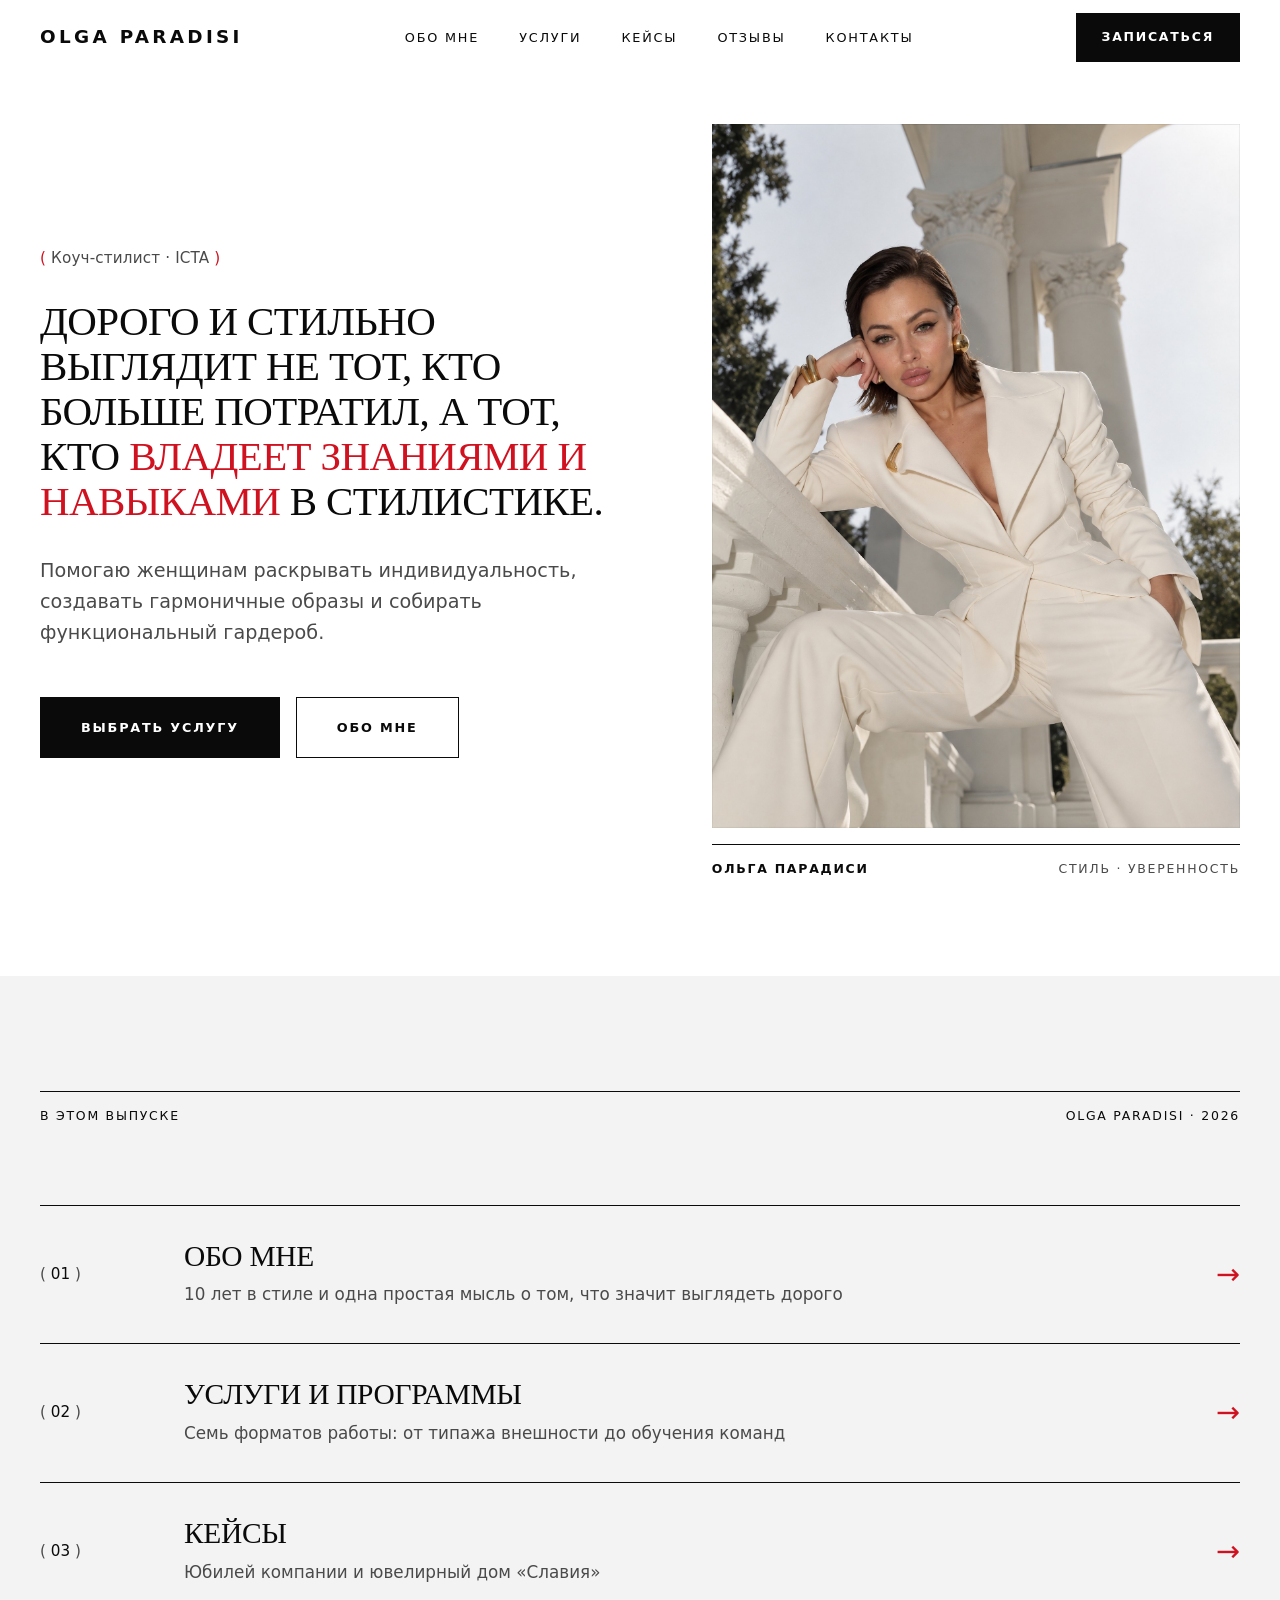
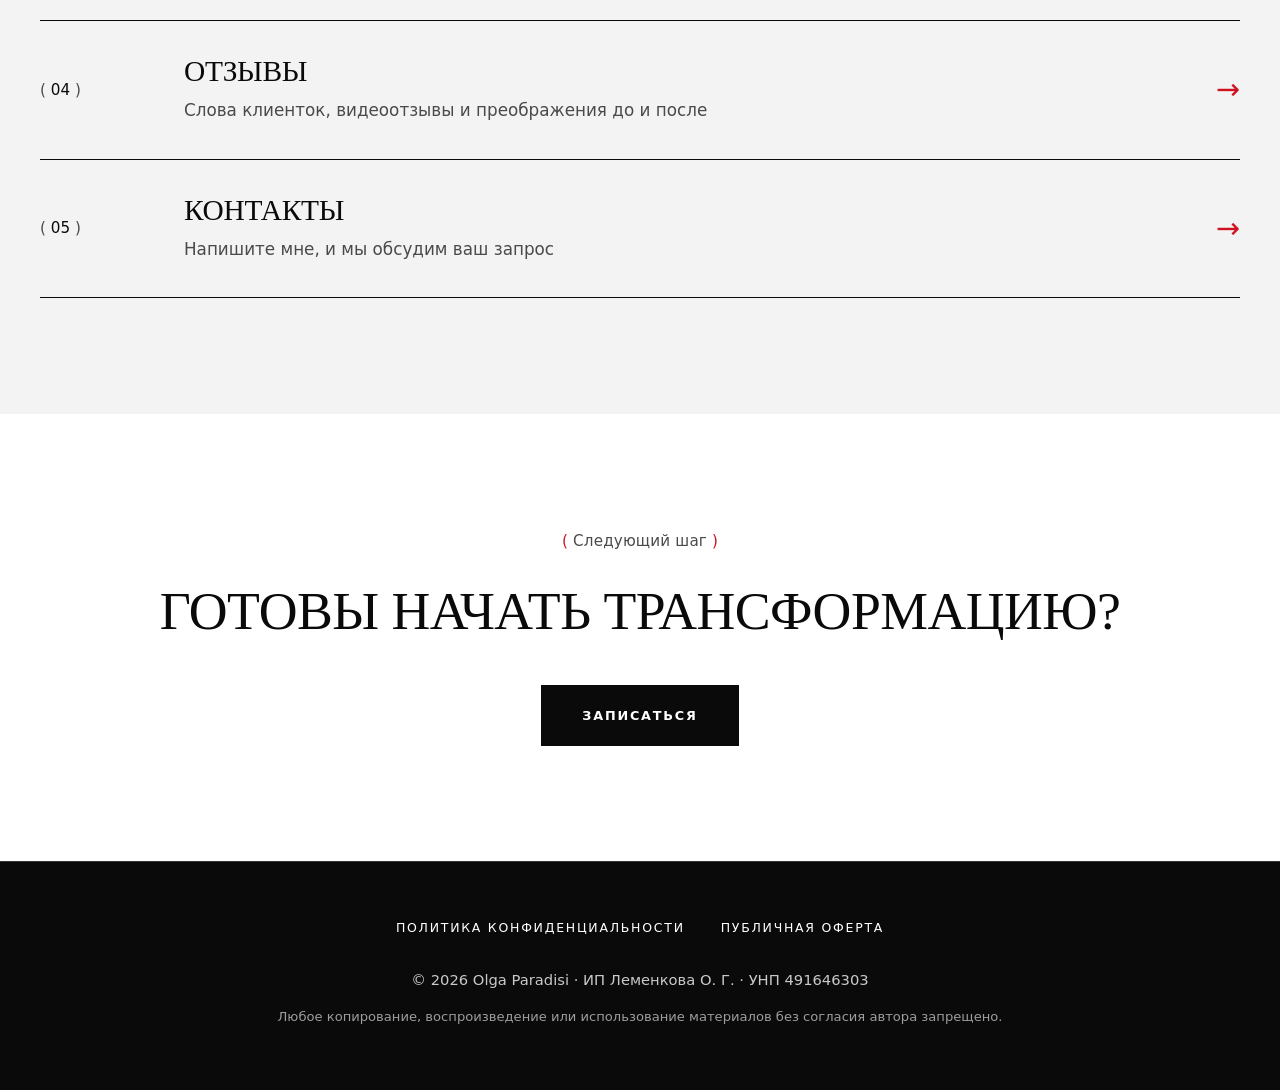
==== commit 50d71655: "Add files via upload" ====
--- a/index.html
+++ b/index.html
@@ -3,24 +3,21 @@
 <head>
     <meta charset="UTF-8">
     <meta name="viewport" content="width=device-width, initial-scale=1.0">
-    <title>Ольга Парадиси — Коуч-стилист | Сертифицированный коуч ICTA</title>
-    <meta name="description" content="Коуч-стилист Ольга Парадиси. Помогаю женщинам найти свой стиль, собрать умный гардероб и обрести уверенность через образ.">
-    <meta property="og:title" content="Ольга Парадиси — коуч-стилист">
-    <meta property="og:description" content="Дорого выглядит не тот, кто больше потратил, а тот, кто знает себя.">
+    <title>Ольга Парадиси — коуч-стилист и эксперт по стилю</title>
+    <meta name="description" content="Ольга Парадиси — коуч-стилист ICTA. Индивидуальный подход к стилю, продуманный гардероб и уверенность в каждом образе.">
+    <meta property="og:title" content="Ольга Парадиси — эксперт по стилю">
+    <meta property="og:description" content="Дорого и стильно — результат знаний, навыков и понимания собственного образа.">
     <meta property="og:image" content="images/hero.jpg">
-    <meta name="theme-color" content="#17120F">
-    <link rel="preconnect" href="https://fonts.googleapis.com">
-    <link rel="preconnect" href="https://fonts.gstatic.com" crossorigin>
-    <link href="https://fonts.googleapis.com/css2?family=Inter:wght@400;500;600&family=Roboto:ital,wght@0,300;0,400;0,500;0,700;1,400&family=Roboto+Slab:wght@300;400;500;600;700&display=swap" rel="stylesheet">
+    <meta name="theme-color" content="#0A0A0A">
     <link rel="stylesheet" href="style.css">
 </head>
 <body>
 
-    <!-- ===== НАВИГАЦИЯ ===== -->
+    <!-- Общая навигация сайта -->
     <header class="header">
         <nav class="nav">
             <a href="#" class="nav-logo" data-page="home">Olga Paradisi</a>
-            <div class="nav-links">
+            <div class="nav-links" id="primary-navigation">
                 <a href="#" data-page="about">Обо мне</a>
                 <a href="#" data-page="services">Услуги</a>
                 <a href="#" data-page="cases">Кейсы</a>
@@ -31,13 +28,13 @@
         </nav>
     </header>
 
-    <!-- ===== СТРАНИЦА: ГЛАВНАЯ (ОБЛОЖКА) ===== -->
+    <!-- Главная страница: первый экран и навигация по разделам -->
     <section id="page-home" class="page active">
         <div class="hero">
             <div class="hero-content">
                 <p class="kicker">Коуч-стилист · ICTA</p>
-                <h1 class="hero-title">Дорого выглядит не тот, кто больше потратил, а тот, кто <em>знает себя</em></h1>
-                <p class="hero-subtitle">Я Ольга Парадиси — коуч-стилист, дипломированный коуч ICTA. Помогаю женщинам чувствовать себя уверенно и менять жизнь через стиль.</p>
+                <h1 class="hero-title">ДОРОГО И СТИЛЬНО ВЫГЛЯДИТ НЕ ТОТ, КТО БОЛЬШЕ ПОТРАТИЛ, А ТОТ, КТО <em>ВЛАДЕЕТ ЗНАНИЯМИ И НАВЫКАМИ</em> В СТИЛИСТИКЕ.</h1>
+                <p class="hero-subtitle">Помогаю женщинам раскрывать индивидуальность, создавать гармоничные образы и собирать функциональный гардероб.</p>
                 <div class="hero-buttons">
                     <a href="#" class="btn btn-primary" data-page="services">Выбрать услугу</a>
                     <a href="#" class="btn btn-secondary" data-page="about">Обо мне</a>
@@ -45,11 +42,11 @@
             </div>
             <figure class="hero-image">
                 <img src="images/hero.jpg" alt="Ольга Парадиси — коуч-стилист в белом костюме" width="1600" height="2133" fetchpriority="high">
-                <figcaption class="hero-caption"><strong>Ольга Парадиси</strong><span>Коуч-стилист ICTA</span></figcaption>
+                <figcaption class="hero-caption"><strong>Ольга Парадиси</strong><span>Стиль · Уверенность</span></figcaption>
             </figure>
         </div>
 
-        <!-- Оглавление «В этом выпуске» -->
+        <!-- Навигационное оглавление главной страницы -->
         <div class="band band--paper2">
             <div class="container">
                 <div class="folio"><span>В этом выпуске</span><span>Olga Paradisi · 2026</span></div>
@@ -117,7 +114,7 @@
         </div>
     </section>
 
-    <!-- ===== СТРАНИЦА: ОБО МНЕ ===== -->
+    <!-- Страница «Обо мне» -->
     <section id="page-about" class="page">
         <div class="band band--paper band--first">
             <div class="container">
@@ -133,7 +130,7 @@
                         <h2 class="page-title">Обо <em>мне</em></h2>
 
                         <p class="lead-text">Привет! Я Ольга Парадиси — коуч-стилист, дипломированный коуч ICTA.</p>
-                        <p>10 лет в стиле научили меня простой вещи: дорого выглядит не тот, кто больше потратил, а тот, кто знает себя и что надо купить.</p>
+                        <p>10 лет в индустрии стиля научили меня главному: выразительный образ рождается не из цены вещей, а из понимания пропорций, цвета, фактур и умения сочетать их с учётом индивидуальности.</p>
                         <p>Стиль — это не про тренды. Это про ваше внутреннее и внешнее, а еще то, какое впечатление вам нужно создать.</p>
                         <p>Я помогаю женщинам чувствовать себя уверенно и кайфовать от своего отражения. И через это — менять жизнь в лучшую сторону: в личной сфере, в работе, в отношениях с собой.</p>
                         <p>Ко мне приходят эксперты и предприниматели — для статуса, личного бренда и соответствия своему уровню. И женщины, которые хотят найти свой стиль и собрать умный гардероб.</p>
@@ -214,7 +211,7 @@
         </div>
     </section>
 
-    <!-- ===== СТРАНИЦА: УСЛУГИ ===== -->
+    <!-- Страница «Услуги» -->
     <section id="page-services" class="page">
         <div class="band band--paper band--first">
             <div class="container">
@@ -224,7 +221,7 @@
                         <div class="kicker">Работаем вместе</div>
                             <h1 class="page-title">Услуги и <em>программы</em></h1>
                                  <p class="section-subtitle">
-                                    Шесть форматов работы — от типажа внешности до наставничества по стилю.
+                                    Семь форматов работы — от определения типажа до комплексной работы со стилем.
                                  </p>
                         </div>
                             <figure class="page-head__image">
@@ -233,7 +230,7 @@
                         </div>
 
                 <div class="services-grid">
-                    <!-- 01 -->
+                    <!-- Услуга 01: разбор гардероба -->
                     <div class="service-card">
                         <span class="service-num">01</span>
                         <h3 class="service-title">Разбор гардероба</h3>
@@ -247,7 +244,7 @@
                         <a href="#" class="btn btn-card" data-page="contact">Записаться</a>
                     </div>
 
-                    <!-- 02 -->
+                    <!-- Услуга 02: шопинг-сопровождение -->
                     <div class="service-card">
                         <span class="service-num">02</span>
                         <h3 class="service-title">Шопинг-сопровождение</h3>
@@ -261,7 +258,7 @@
                         <a href="#" class="btn btn-card" data-page="contact">Записаться</a>
                     </div>
 
-                    <!-- 03 -->
+                    <!-- Услуга 03: определение типажа внешности -->
                     <div class="service-card">
                         <span class="service-num">03</span>
                         <h3 class="service-title">Определение типажа внешности</h3>
@@ -271,7 +268,7 @@
                         <a href="#" class="btn btn-card" data-page="contact">Записаться</a>
                     </div>
 
-                    <!-- 04 -->
+                    <!-- Услуга 04: коучинговые сессии -->
                     <div class="service-card">
                         <span class="service-num">04</span>
                         <h3 class="service-title">Коучинговые сессии</h3>
@@ -281,7 +278,7 @@
                         <a href="#" class="btn btn-card" data-page="contact">Записаться</a>
                     </div>
 
-                    <!-- 05 -->
+                    <!-- Услуга 05: курс и наставничество по стилю -->
                     <div class="service-card">
                         <span class="service-num">05</span>
                         <h3 class="service-title">Курс / Наставничество по стилю</h3>
@@ -296,7 +293,7 @@
                         <a href="#" class="btn btn-card" data-page="contact">Записаться</a>
                     </div>
 
-                    <!-- 06 Обучение сотрудников -->
+                    <!-- Услуга 06: обучение сотрудников компаний -->
                     <div class="service-card service-card--wide">
                         <div class="service-wide-main">
                             <span class="service-num">06</span>
@@ -321,7 +318,7 @@
                         </div>
                     </div>
 
-                    <!-- 07 Полный комплекс (всегда последний) -->
+                    <!-- Услуга 07: полный комплекс услуг -->
                     <div class="service-card service-card--featured service-card--wide">
                         <span class="service-badge">Популярное</span>
                         <div class="service-wide-main">
@@ -373,7 +370,7 @@
         </div>
     </section>
 
-    <!-- ===== СТРАНИЦА: КЕЙСЫ ===== -->
+    <!-- Страница «Кейсы» -->
     <section id="page-cases" class="page">
         <div class="band band--paper band--first">
             <div class="container">
@@ -406,7 +403,7 @@
         </div>
     </section>
 
-    <!-- ===== СТРАНИЦА: ОТЗЫВЫ ===== -->
+    <!-- Страница «Отзывы»: истории, видео и визуальные результаты -->
     <section id="page-reviews" class="page">
         <div class="band band--paper band--first">
             <div class="container">
@@ -414,7 +411,7 @@
                 <p class="kicker">Говорят клиенты</p>
                 <h2 class="page-title">Отзывы и <em>результаты</em></h2>
 
-                <!-- История 1 -->
+                <!-- Текстовый отзыв о подготовке образа к мероприятию -->
                 <article class="story">
                     <figure class="story-photo">
                         <img src="images/reviews/stage.jpg" alt="Клиентка на сцене юбилея компании в образе, собранном Ольгой" width="1000" height="1650" loading="lazy">
@@ -430,7 +427,7 @@
             </div>
         </div>
 
-        <!-- История 2 -->
+        <!-- Текстовый отзыв после мероприятия -->
         <div class="band band--mist">
             <div class="container">
                 <article class="story story--reverse">
@@ -448,7 +445,7 @@
             </div>
         </div>
 
-        <!-- Видеоотзывы -->
+        <!-- Видеотзывы с пользовательским управлением воспроизведением -->
         <div class="band band--ink">
             <div class="container">
                 <p class="kicker">Видео</p>
@@ -478,7 +475,7 @@
             </div>
         </div>
 
-        <!-- До и после -->
+        <!-- Галерея преображений: образы до и после -->
         <div class="band band--paper">
             <div class="container">
                 <p class="kicker">Преображения</p>
@@ -504,7 +501,7 @@
             </div>
         </div>
 
-        <!-- Разбор гардероба: пары -->
+        <!-- Сравнение комплектов в рамках разбора гардероба -->
         <div class="band band--paper2">
             <div class="container">
                 <p class="kicker">Разбор гардероба</p>
@@ -523,7 +520,7 @@
             </div>
         </div>
 
-                        <!-- ============ ТЕКСТОВЫЕ ОТЗЫВЫ: ЕДИНАЯ КАРУСЕЛЬ ============ -->
+                        <!-- Карусель текстовых отзывов: единая адаптивная реализация -->
         <section class="band band--mist" aria-labelledby="text-reviews-title">
             <div class="container">
                 <p class="kicker">Сообщения клиенток</p>
@@ -562,68 +559,61 @@
 
                         <figure class="review-slide" role="group" aria-roledescription="слайд" aria-label="Отзыв 5">
                             <div class="review-card">
-                                <blockquote>«Патентуй её скорее 👍»</blockquote>
-                                <figcaption>Катерина · клиентка</figcaption>
-                            </div>
-                        </figure>
-
-                        <figure class="review-slide" role="group" aria-roledescription="слайд" aria-label="Отзыв 6">
-                            <div class="review-card">
                                 <blockquote>«От чистого сердца выражаю моей Фее и замечательному стилисту Ольге слова благодарности за помощь в создании образов для будущих сторис и постов! Вы — талантливый человек, и я желаю Вам добиваться новых вершин и новых проектов!»</blockquote>
                                 <figcaption>Клиентка · образы для съёмок и публикаций</figcaption>
                             </div>
                         </figure>
 
-                        <figure class="review-slide" role="group" aria-roledescription="слайд" aria-label="Отзыв 7">
+                        <figure class="review-slide" role="group" aria-roledescription="слайд" aria-label="Отзыв 6">
                             <div class="review-card">
                                 <blockquote>«Когда мы познакомились зимой на курсе, я была в очень тяжёлом состоянии: мне ничего не хотелось. Я поняла, что сначала — состояние, а потом уже украшать себя: по-другому не получится. Сейчас ищу баланс, стараюсь, прямо хочу быть красивой, женственной, сексуальной — и благодарю тебя, что ты мне в этом помогаешь ❤️»</blockquote>
                                 <figcaption>Клиентка · курс по стилю</figcaption>
                             </div>
                         </figure>
 
-                        <figure class="review-slide" role="group" aria-roledescription="слайд" aria-label="Отзыв 8">
+                        <figure class="review-slide" role="group" aria-roledescription="слайд" aria-label="Отзыв 7">
                             <div class="review-card">
                                 <blockquote>«Когда решилась на работу с Ольгой, выбрала полный пакет: определение типажа, разбор гардероба и шопинг со стилистом. Оля помогает собрать гардероб индивидуально под тип и образ жизни, присылает материалы, примеры и ссылки, даёт обратную связь. Офлайн-шопинг был самым впечатляющим: за 3–4 часа мы купили почти всё необходимое. В итоге я сэкономила не только деньги, но и время. Очень довольна новым гардеробом и образом!»</blockquote>
                                 <figcaption>Клиентка · полный пакет услуг</figcaption>
                             </div>
                         </figure>
 
-                        <figure class="review-slide" role="group" aria-roledescription="слайд" aria-label="Отзыв 9">
+                        <figure class="review-slide" role="group" aria-roledescription="слайд" aria-label="Отзыв 8">
                             <div class="review-card">
                                 <blockquote>«Оленька, спасибо тебе огромное! Находиться в твоём поле — это уже огромный заряд женственности. Обожаю с тобой взаимодействовать. Мне всё понравилось, масса полезной информации. Уже начала подбирать весенний гардероб — единственное, с цветами пока не могу определиться».</blockquote>
                                 <figcaption>Анна · работа над гардеробом</figcaption>
                             </div>
                         </figure>
 
-                        <figure class="review-slide" role="group" aria-roledescription="слайд" aria-label="Отзыв 10">
+                        <figure class="review-slide" role="group" aria-roledescription="слайд" aria-label="Отзыв 9">
                             <div class="review-card">
                                 <blockquote>«Олечка, привет, моя дорогая! Я сегодня выгребла половину шкафа — то, что не ношу. Очень хочу продолжить работу с тобой. Поехала в город и вообще не понимаю, что надеть! Я живу в деревне, никуда не хожу, насмотренности нет, ношу в основном спортивное. В общем, гардероб почистила, готова к обновам 😅»</blockquote>
                                 <figcaption>Клиентка · разбор гардероба</figcaption>
                             </div>
                         </figure>
 
-                        <figure class="review-slide" role="group" aria-roledescription="слайд" aria-label="Отзыв 11">
+                        <figure class="review-slide" role="group" aria-roledescription="слайд" aria-label="Отзыв 10">
                             <div class="review-card">
                                 <blockquote>«Я не могу!!! Какая ты красотка! Какие образы у тебя 🤍💥 Про энергию вообще молчу! Бомба 💥»</blockquote>
                                 <figcaption>Динара Караваева</figcaption>
                             </div>
                         </figure>
 
-                        <figure class="review-slide" role="group" aria-roledescription="слайд" aria-label="Отзыв 12">
+                        <figure class="review-slide" role="group" aria-roledescription="слайд" aria-label="Отзыв 11">
                             <div class="review-card">
                                 <blockquote>«Я тебе очень благодарна! Обязательно ещё тебя поотмечаю. Благодаря работе с тобой реально экономлю бюджет. И больше не надо возить гигантские чемоданы, как у моей соседки: у меня всё вместилось в ручную кладь ❤️❤️❤️»</blockquote>
                                 <figcaption>Клиентка · практичный гардероб</figcaption>
                             </div>
                         </figure>
 
-                        <figure class="review-slide" role="group" aria-roledescription="слайд" aria-label="Отзыв 13">
+                        <figure class="review-slide" role="group" aria-roledescription="слайд" aria-label="Отзыв 12">
                             <div class="review-card">
                                 <blockquote>«Благодарю 🙏 Спасибо, моя любимая Олечка, за мой образ ❤️»</blockquote>
                                 <figcaption>morozova.probeauty · образ для съёмки</figcaption>
                             </div>
                         </figure>
 
-                        <figure class="review-slide" role="group" aria-roledescription="слайд" aria-label="Отзыв 14">
+                        <figure class="review-slide" role="group" aria-roledescription="слайд" aria-label="Отзыв 13">
                             <div class="review-card">
                                 <blockquote>«Да-да, моя драгоценная! Планочку подняли — ого-го 😂 Надо соответствовать теперь мне, нарабатывать стиль во всём, а не только для съёмок. Внимание к деталям у меня, оказывается, даже в кармических задачах стоит. Учусь с тобой 🥰»</blockquote>
                                 <figcaption>Клиентка · развитие личного стиля</figcaption>
@@ -654,7 +644,7 @@
         </div>
     </section>
 
-    <!-- ===== СТРАНИЦА: КОНТАКТЫ ===== -->
+    <!-- Страница «Контакты» и форма заявки -->
     <section id="page-contact" class="page">
         <div class="band band--ink contact-page band--first">
             <div class="container">
@@ -670,20 +660,28 @@
                         <p class="contact-subtitle">Напишите мне, и мы обсудим ваш запрос</p>
 
                         <form class="contact-form" id="contactForm">
-                            <input type="text" name="name" placeholder="Ваше имя" aria-label="Ваше имя" required>
-                            <input type="text" name="contact" placeholder="Email или @username в Telegram" required>
+                            <input type="text" name="website" class="hp-field" tabindex="-1" autocomplete="off" aria-hidden="true">
+                            <input type="text" name="name" placeholder="Ваше имя" aria-label="Ваше имя" autocomplete="name" required>
+                            <input type="text" name="contact" placeholder="Email или @username в Telegram" aria-label="Email или имя пользователя в Telegram" required>
                             <textarea name="message" placeholder="Расскажите о вашем запросе" aria-label="Ваш запрос" rows="5"></textarea>
+                            <div class="contact-consent">
+                                <input type="checkbox" id="dataConsent" name="consent" value="1" required>
+                                <div class="contact-consent__text">
+                                    <label for="dataConsent">Я согласен(на) на обработку персональных данных.</label>
+                                    <a href="#" data-modal-open="privacy">Политика конфиденциальности</a>
+                                </div>
+                            </div>
                             <button type="submit" class="btn btn-primary">Отправить</button>
                         </form>
 
                        <div class="contact-links">
-                            <a href="https://t.me/Olgaparadi" target="_blank" class="contact-link">
+                            <a href="https://t.me/Olgaparadi" target="_blank" rel="noopener noreferrer" class="contact-link">
                                 <svg class="contact-icon" viewBox="0 0 24 24" fill="none" xmlns="http://www.w3.org/2000/svg">
                                     <path d="M12 0C5.373 0 0 5.373 0 12s5.373 12 12 12 12-5.373 12-12S18.627 0 12 0zm5.894 8.221l-1.97 9.28c-.145.658-.537.818-1.084.508l-3-2.21-1.446 1.394c-.14.18-.357.295-.6.295l.213-3.053 5.56-5.023c.24-.213-.054-.334-.373-.121l-6.869 4.326-2.96-.924c-.64-.203-.658-.643.135-.953l11.566-4.458c.538-.196 1.006.128.832.941z" fill="currentColor"/>
                                 </svg>
                                 <span>Telegram</span>
                             </a>
-                            <a href="https://instagram.com/olga_paradisi" target="_blank" class="contact-link">
+                            <a href="https://instagram.com/olga_paradisi" target="_blank" rel="noopener noreferrer" class="contact-link">
                                 <svg class="contact-icon" viewBox="0 0 24 24" fill="none" xmlns="http://www.w3.org/2000/svg">
                                     <path d="M12 2.163c3.204 0 3.584.012 4.85.07 3.252.148 4.771 1.691 4.919 4.919.058 1.265.069 1.645.069 4.849 0 3.205-.012 3.584-.069 4.849-.149 3.225-1.664 4.771-4.919 4.919-1.266.058-1.644.07-4.85.07-3.204 0-3.584-.012-4.849-.07-3.26-.149-4.771-1.699-4.919-4.92-.058-1.265-.07-1.644-.07-4.849 0-3.204.013-3.583.07-4.849.149-3.227 1.664-4.771 4.919-4.919 1.266-.057 1.645-.069 4.849-.069zm0-2.163c-3.259 0-3.667.014-4.947.072-4.358.2-6.78 2.618-6.98 6.98-.059 1.281-.073 1.689-.073 4.948 0 3.259.014 3.668.072 4.948.2 4.358 2.618 6.78 6.98 6.98 1.281.058 1.689.072 4.948.072 3.259 0 3.668-.014 4.948-.072 4.354-.2 6.782-2.618 6.979-6.98.059-1.28.073-1.689.073-4.948 0-3.259-.014-3.667-.072-4.947-.196-4.354-2.617-6.78-6.979-6.98-1.281-.059-1.69-.073-4.949-.073zm0 5.838c-3.403 0-6.162 2.759-6.162 6.162s2.759 6.163 6.162 6.163 6.162-2.759 6.162-6.163c0-3.403-2.759-6.162-6.162-6.162zm0 10.162c-2.209 0-4-1.79-4-4 0-2.209 1.791-4 4-4s4 1.791 4 4c0 2.21-1.791 4-4 4zm6.406-11.845c-.796 0-1.441.645-1.441 1.44s.645 1.44 1.441 1.44c.795 0 1.439-.645 1.439-1.44s-.644-1.44-1.439-1.44z" fill="currentColor"/>
                                 </svg>
@@ -696,7 +694,7 @@
         </div>
     </section>
 
-<!-- ===== ФУТЕР С ЮРИДИЧЕСКИМИ КНОПКАМИ ===== -->
+<!-- Подвал сайта и ссылки на юридические документы -->
 <footer class="footer">
     <div class="container">
         <div class="footer-legal">
@@ -708,15 +706,8 @@
     </div>
 </footer>
 
-<!-- ===== БАННЕР СОГЛАСИЯ (как на anaistylist.com) ===== -->
-<div class="consent-banner" id="consentBanner" hidden>
-    <div class="consent-banner__inner">
-        <p class="consent-banner__text">Мы используем cookie и обрабатываем персональные данные в соответствии с <a href="#" data-modal-open="privacy">Политикой конфиденциальности</a>. Продолжая пользоваться сайтом, вы даёте согласие на обработку данных.</p>
-        <button class="consent-banner__btn" id="consentAccept">Принять</button>
-    </div>
-</div>
-
-<!-- ===== МОДАЛКА: ПОЛИТИКА КОНФИДЕНЦИАЛЬНОСТИ ===== -->
+
+<!-- Модальное окно: политика конфиденциальности -->
 <div class="modal" id="modal-privacy">
     <div class="modal__overlay" data-modal-close></div>
     <div class="modal__window">
@@ -728,8 +719,8 @@
             <h3>1. Общие положения</h3>
             <p>1.1. Настоящая Политика определяет порядок обработки персональных данных и меры по обеспечению их безопасности у индивидуального предпринимателя Леменковой Ольги Григорьевны (далее — Оператор).</p>
             <p>1.2. Политика разработана в соответствии с Законом Республики Беларусь от 10 ноября 2008 г. № 455-З «Об информации, информатизации и защите информации».</p>
-            <p>1.3. Используя Сайт и оставляя свои персональные данные, Пользователь подтверждает, что ознакомлен и согласен с условиями настоящей Политики.</p>
-            <p>1.4. В случае несогласия с условиями Политики Пользователь должен немедленно прекратить использование Сайта.</p>
+            <p>1.3. Политика описывает обработку персональных данных при отправке заявки через форму обратной связи и при последующем взаимодействии по запросу Пользователя.</p>
+            <p>1.4. До отправки формы Пользователь может ознакомиться с настоящей Политикой и подтвердить согласие на обработку данных с помощью отдельного обязательного поля формы.</p>
 
             <h3>2. Основные понятия</h3>
             <p>Персональные данные — любая информация, относящаяся к идентифицированному или могущему быть идентифицированному физическому лицу (Пользователю).</p>
@@ -738,19 +729,19 @@
             <p>Пользователь — любое физическое лицо, посещающее Сайт и/или предоставляющее свои персональные данные Оператору.</p>
 
             <h3>3. Состав и цели обработки персональных данных</h3>
-            <p>3.1. Оператор обрабатывает данные, которые Пользователь предоставляет добровольно через формы на Сайте: фамилия, имя, отчество; адрес электронной почты; номер телефона; иная информация, предоставленная по инициативе Пользователя.</p>
-            <p>3.2. Цели обработки: заключение и исполнение договора на оказание информационно-консультационных услуг; обратная связь с Пользователем, ответ на запросы и заявки; направление информационных материалов, касающихся услуг ИП (только с согласия); повышение качества предоставляемых услуг.</p>
-            <p>3.3. С помощью сервисов интернет-статистики на Сайте может происходить сбор данных о посещениях (cookie, IP-адрес, данные о браузере и устройстве). Пользователь может управлять использованием cookie через настройки браузера.</p>
+            <p>3.1. При отправке формы Пользователь может предоставить имя, контакт для связи (например, адрес электронной почты или имя пользователя в Telegram) и необязательное сообщение о своём запросе.</p>
+            <p>3.2. Данные используются для получения и обработки заявки, связи с Пользователем, обсуждения и оказания выбранных услуг, а также для исполнения обязанностей, установленных применимым законодательством. Рассылка информационных и рекламных материалов не осуществляется на основании одной лишь отправки заявки.</p>
+            <p>3.3. В текущей конфигурации сайта не используются подключённые Оператором инструменты поведенческой аналитики и рекламные пиксели; сайт не устанавливает собственные cookie-файлы для рекламы или аналитики. При работе веб-сервера хостинг-провайдер может автоматически обрабатывать технические сведения, например IP-адрес, дату и время запроса, адрес запрошенной страницы и данные браузера. Состав и сроки хранения таких журналов зависят от настроек и политики хостинг-провайдера. Если в дальнейшем будут подключены новые сторонние сервисы, сведения об обработке данных подлежат актуализации.</p>
 
             <h3>4. Порядок и условия обработки</h3>
-            <p>4.1. Обработка осуществляется с согласия Пользователя, которое он выражает фактом предоставления своих данных.</p>
-            <p>4.2. Оператор обеспечивает конфиденциальность и безопасность обрабатываемых данных, принимая необходимые организационные и технические меры.</p>
-            <p>4.3. Оператор не передаёт персональные данные третьим лицам, за исключением случаев, предусмотренных законодательством Республики Беларусь.</p>
-            <p>4.4. Обработка осуществляется до достижения целей или до момента отзыва согласия. После этого данные подлежат обезличиванию или уничтожению.</p>
+            <p>4.1. Перед отправкой заявки Пользователь подтверждает согласие на обработку указанных в форме данных посредством отдельного обязательного флажка. Отправка формы без такого подтверждения не допускается. Основания и условия обработки данных для заключения и исполнения договора определяются применимым законодательством и условиями выбранной услуги.</p>
+            <p>4.2. Оператор принимает разумные организационные и технические меры для защиты данных от неправомерного доступа, изменения, раскрытия и уничтожения.</p>
+            <p>4.3. Для технической работы сайта данные могут обрабатываться хостинг-провайдером. При отправке заявки её содержание передаётся через Telegram Bot API в Telegram-чат Оператора для получения и обработки обращения. После перехода по внешним ссылкам на Telegram или Instagram дальнейшая обработка данных регулируется правилами соответствующего сервиса.</p>
+            <p>4.4. Данные хранятся не дольше, чем это необходимо для обработки обращения, взаимодействия с Пользователем и выполнения обязанностей, предусмотренных применимым законодательством. После достижения целей данные удаляются или обезличиваются, если их дальнейшее хранение не требуется по закону.</p>
 
             <h3>5. Права Пользователя</h3>
             <p>5.1. Пользователь имеет право на доступ к своим данным и их уточнение; на отзыв согласия на обработку; на прекращение обработки и удаление данных.</p>
-            <p>5.2. Для реализации прав направьте запрос Оператору по электронной почте: <strong>[ВАШ EMAIL]</strong>.</p>
+            <p>5.2. Для реализации прав направьте запрос Оператору по электронной почте, указанной в реквизитах на сайте. Перед публикацией необходимо заменить все шаблонные контактные данные в юридических документах на действительные.</p>
 
             <h3>6. Заключительные положения</h3>
             <p>6.1. Оператор оставляет за собой право вносить изменения в Политику. Новая версия вступает в силу с момента её размещения на Сайте.</p>
@@ -759,7 +750,7 @@
     </div>
 </div>
 
-<!-- ===== МОДАЛКА: ПУБЛИЧНАЯ ОФЕРТА ===== -->
+<!-- Модальное окно: публичная оферта -->
 <div class="modal" id="modal-offer">
     <div class="modal__overlay" data-modal-close></div>
     <div class="modal__window">
@@ -828,7 +819,7 @@
             <p>11.3. Все изменения в Оферту публикуются на Сайте.</p>
 
             <h3>12. Реквизиты Исполнителя</h3>
-            <p>ИП Леменкова Ольга Григорьевна<br>УНП: 491646303<br>Адрес: Республика Беларусь, Гомельская обл., г. Гомель, ул. Голованковского, 125, кв. 3<br>Тел.: <strong>[ВАШ ТЕЛЕФОН]</strong><br>E-mail: <strong>[ВАШ EMAIL]</strong></p>
+            <p>ИП Леменкова Ольга Григорьевна<br>УНП: 491646303<br>Адрес: Республика Беларусь, Гомельская обл., г. Гомель, ул. Головацкого, 125, кв. 3<br>Тел.: <strong>[ВАШ ТЕЛЕФОН]</strong><br>E-mail: <strong>[ВАШ EMAIL]</strong></p>
 
             <h3>Приложение №1. Перечень услуг</h3>
             <p>1. Разбор гардероба — онлайн / офлайн.</p>
--- a/style.css
+++ b/style.css
@@ -1,7 +1,6 @@
 /* ========================================
 ОЛЬГА ПАРАДИСИ — КОУЧ-СТИЛИСТ
-Минимализм: чёрно-белая палитра + красный акцент
-Шрифт: Inter (подключён в index.html)
+Минималистичная редакционная типографика без внешних шрифтовых запросов
 ======================================== */
 
 /* ========================================
@@ -18,7 +17,7 @@
     --red-dark: #A80D18;     /* наведение */
     --red-light: #FF4D5A;    /* красный на чёрном (контраст ~6:1) */
 
-    /* Совместимость с компонентами, добавленными в расширенных стилях */
+    /* Семантические алиасы для фонов, текста, акцентов и границ компонентов */
     --paper: var(--white);
     --oxblood: var(--red-dark);
     --mist-deep: var(--gray-2);
@@ -32,11 +31,11 @@
     --line: var(--gray-2);
     --card-bg: var(--white);
 
-    /* Шрифты: одно семейство — минимализм */
-    /* Roboto — основной текст; Roboto Slab — заголовки; Inter — кнопки, меню, подписи */
-    --font-sans: 'Roboto', -apple-system, BlinkMacSystemFont, 'Segoe UI', Arial, sans-serif;
-    --font-slab: 'Roboto Slab', Georgia, 'Times New Roman', serif;
-    --font-ui: 'Inter', 'Roboto', -apple-system, 'Segoe UI', Arial, sans-serif;
+    /* Системные шрифты: не загружают ресурсы со сторонних серверов.
+       Засечки используются в заголовках для редакционного, премиального характера. */
+    --font-sans: system-ui, -apple-system, BlinkMacSystemFont, 'Segoe UI', Arial, sans-serif;
+    --font-slab: 'Bodoni MT', Didot, 'Iowan Old Style', Baskerville, 'Palatino Linotype', Georgia, serif;
+    --font-ui: system-ui, -apple-system, BlinkMacSystemFont, 'Segoe UI', Arial, sans-serif;
     --font-serif: var(--font-slab);
 
     --header-h: 76px;
@@ -139,20 +138,19 @@
     color: var(--ink);
 }
 
-/* Текстовые акценты — Roboto Slab */
+/* Текстовые акценты — редакционный шрифт с засечками */
 .toc-title, .stat-number { font-family: var(--font-slab); }
 .lead-text { font-family: var(--font-slab); font-weight: 400; }
 .quote, .story-quote { font-family: var(--font-slab); font-weight: 400; letter-spacing: -0.01em; }
 .stat-number { font-weight: 400; }
 
-/* Мелкие детали интерфейса — Inter */
+/* Мелкие детали интерфейса — системный шрифт без засечек */
 .kicker, .folio, .nav-logo, .nav-links a, .nav-cta, .btn,
 .service-num, .service-format, .service-badge, .service-block-title,
 .toc-num, .case-num, .story-label, .story-cite, .stat-label,
 .hero-caption, .ba-pair figcaption, .video-review figcaption,
 .contact-link, .contact-form input, .contact-form textarea,
-.footer-legal a, .consent-banner__btn, .modal__meta, .what-i-do-list li::before,
-.certification-label { font-family: var(--font-ui); }
+.footer-legal a, .modal__meta, .what-i-do-list li::before { font-family: var(--font-ui); }
 
 /* Верхняя строка раздела */
 .folio {
@@ -333,10 +331,11 @@
 }
 
 .hero-title {
-    font-size: clamp(2rem, 3.7vw, 3.5rem);
-    line-height: 1.08;
+    /* Уменьшенный размер сохраняет выразительность длинного заголовка на всех экранах. */
+    font-size: clamp(1.85rem, 3.2vw, 3.15rem);
+    line-height: 1.1;
     letter-spacing: -0.015em;
-    margin-bottom: 36px;
+    margin-bottom: 32px;
 }
 
 .hero-subtitle {
@@ -547,7 +546,7 @@
     margin-bottom: 88px;
 }
 .page-head .page-title { margin-bottom: 0; }
-.page-head-photo img {
+.page-head__image img {
     width: 100%;
     aspect-ratio: 4 / 5;
     object-fit: cover;
@@ -917,6 +916,38 @@
 .contact-form textarea::placeholder { color: rgba(255, 255, 255, 0.68); }
 .contact-form textarea { resize: vertical; min-height: 120px; }
 
+.contact-consent {
+    display: flex;
+    align-items: flex-start;
+    gap: 12px;
+    max-width: 600px;
+    color: rgba(255, 255, 255, 0.82);
+    font-family: var(--font-ui);
+    font-size: 0.88rem;
+    line-height: 1.5;
+}
+.contact-consent__text { display: flex; flex-wrap: wrap; gap: 3px 6px; }
+.contact-consent__text label { cursor: pointer; }
+.contact-form .contact-consent input[type="checkbox"] {
+    appearance: auto;
+    -webkit-appearance: checkbox;
+    flex: 0 0 18px;
+    width: 18px;
+    height: 18px;
+    margin: 3px 0 0;
+    padding: 0;
+    accent-color: var(--red-light);
+    border: 0;
+}
+.contact-consent__text a {
+    color: var(--white);
+    text-decoration: underline;
+    text-decoration-color: var(--red-light);
+    text-underline-offset: 3px;
+}
+.contact-consent__text a:hover { color: var(--red-light); }
+.contact-form .contact-consent input[type="checkbox"]:focus-visible { outline: 2px solid var(--red-light); outline-offset: 3px; }
+
 .contact-form .btn-primary {
     margin-top: 28px;
     align-self: flex-start;
@@ -925,13 +956,6 @@
 }
 .contact-form .btn-primary:hover { background: var(--red); color: var(--white); }
 
-.form-hint {
-    display: block;
-    font-size: 0.85rem;
-    color: rgba(255, 255, 255, 0.6);
-    margin-top: -8px;
-    margin-bottom: 8px;
-}
 
 .contact-links {
     display: flex;
@@ -990,47 +1014,7 @@
 }
 .footer-legal a:hover { border-bottom-color: var(--red-light); }
 
-/* ========================================
-ЮРИДИЧЕСКИЕ ДОКУМЕНТЫ: БАННЕР И МОДАЛКИ
-======================================== */
-.consent-banner {
-    position: fixed;
-    left: 0; right: 0; bottom: 0;
-    z-index: 200;
-    background: var(--white);
-    border-top: 1px solid var(--ink);
-    padding: 22px 40px;
-    box-shadow: 0 -10px 40px rgba(0, 0, 0, 0.1);
-    animation: bannerIn 0.6s ease;
-}
-.consent-banner[hidden] { display: none; }
-.consent-banner__inner {
-    max-width: var(--container-max);
-    margin: 0 auto;
-    display: flex;
-    align-items: center;
-    justify-content: space-between;
-    gap: 32px;
-}
-.consent-banner__text { font-size: 0.95rem; line-height: 1.55; color: var(--ink-soft); max-width: 860px; }
-.consent-banner__text a { color: var(--ink); border-bottom: 1px solid var(--red); }
-.consent-banner__btn {
-    flex-shrink: 0;
-    padding: 16px 34px;
-    background: var(--ink);
-    color: var(--white);
-    border: none;
-    font-family: var(--font-sans);
-    font-size: 0.78rem;
-    font-weight: 600;
-    letter-spacing: 0.14em;
-    text-transform: uppercase;
-    cursor: pointer;
-    transition: background var(--transition);
-}
-.consent-banner__btn:hover { background: var(--red); }
-@keyframes bannerIn { from { transform: translateY(100%); } to { transform: translateY(0); } }
-
+/* Юридические документы: модальные окна */
 .modal { position: fixed; inset: 0; z-index: 300; display: none; align-items: center; justify-content: center; padding: 40px 20px; }
 .modal.open { display: flex; }
 .modal__overlay {
@@ -1094,7 +1078,7 @@
     .story-photo, .feature-image, .cases-image, .contact-image, .statement-photo { max-width: 520px; }
     .sticky { position: static; }
     .page-head { grid-template-columns: 1fr; gap: 48px; }
-    .page-head-photo { max-width: 360px; }
+    .page-head__image { max-width: 360px; }
     .videos { gap: 40px; }
 }
 
@@ -1154,8 +1138,6 @@
     .ba-grid figure { scroll-snap-align: start; }
     .ba-pairs { grid-template-columns: 1fr; gap: 48px; }
 
-    .consent-banner { padding: 18px 24px; }
-    .consent-banner__inner { flex-direction: column; align-items: stretch; gap: 14px; text-align: center; }
     .modal { padding: 20px 12px; }
     .modal__content { padding: 0 24px 36px; }
 }
@@ -1164,11 +1146,9 @@
     * { animation: none !important; transition: none !important; scroll-behavior: auto !important; }
 }
 
-/* ========================================
-   ПАТЧ: КОМПАКТНАЯ ШАПКА, РАМКИ КАРТОЧЕК, КАРУСЕЛЬ ОТЗЫВОВ
-======================================== */
-
-/* --- 1. Компактная шапка страницы --- */
+/* Дополнительные настройки шапок страниц, карточек услуг и карусели отзывов */
+
+/* Компактная шапка внутренних страниц */
 .band--first { padding-top: clamp(32px, 4vw, 56px); }
 
 .page-head {
@@ -1195,7 +1175,7 @@
   object-position: center 20%;
 }
 
-/* --- 2. Услуги: визуальное разделение карточек --- */
+/* Карточки услуг: тонкие рамки и акцентная линия */
 .services-grid { gap: 28px; }
 .service-card {
   border: 1px solid var(--line);          /* рамка по всему периметру */
@@ -1209,7 +1189,7 @@
 .service-card--featured,
 .service-card--featured:hover {
   border-color: var(--oxblood);
-  border-top-color: var(--rose);
+  border-top-color: var(--red);
 }
 
 /* ========================================
@@ -1291,7 +1271,7 @@
   .reviews-arrow { width: 42px; height: 42px; }
 }
 
-/* Дополнительные детали текстовой карусели отзывов */
+/* Счётчик, адаптивные элементы управления и доступное состояние карусели отзывов */
 .reviews-intro {
   max-width: 38em;
   margin: -12px 0 0;
@@ -1335,3 +1315,6 @@
   /* На телефонах навигацию упрощают стрелки и счётчик страниц */
   .reviews-dots { display: none; }
 }
+
+/* Скрытое поле-ловушка для ботов */
+.hp-field { position: absolute; left: -9999px; width: 1px; height: 1px; opacity: 0; }
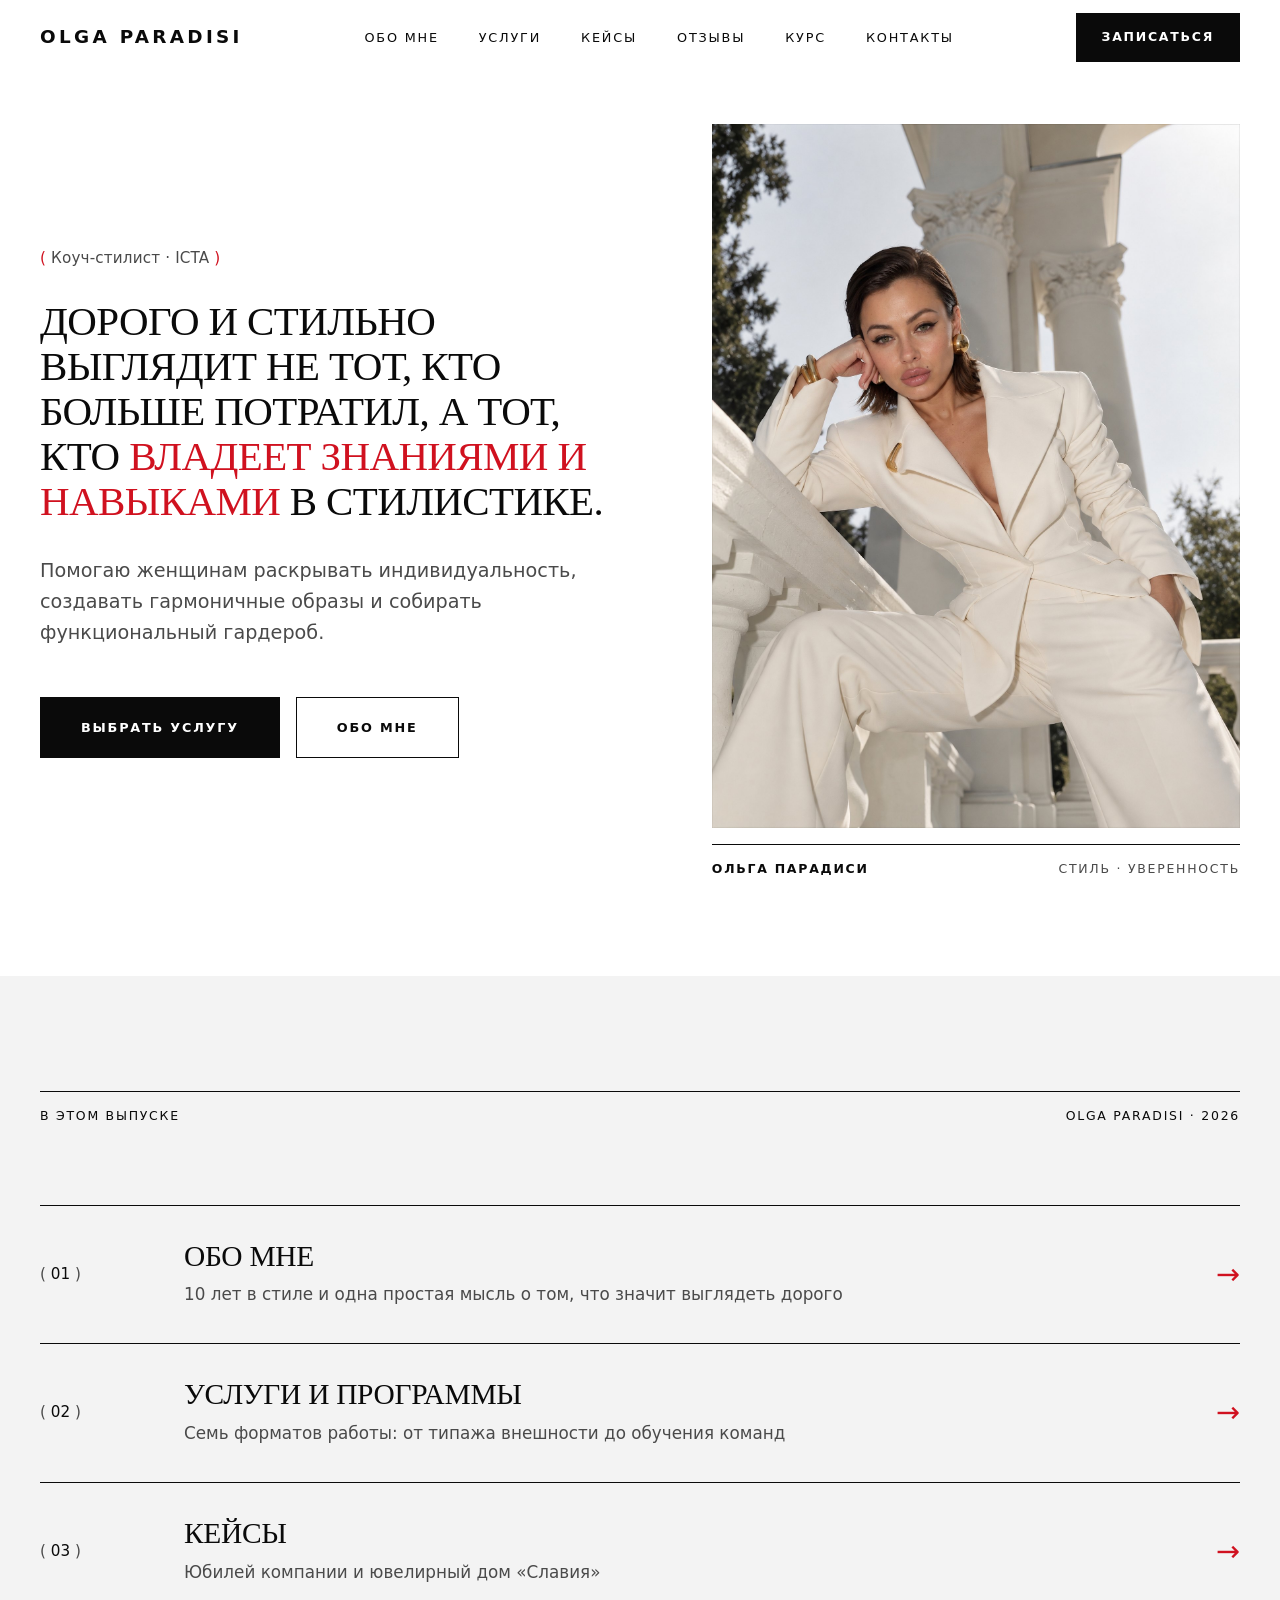
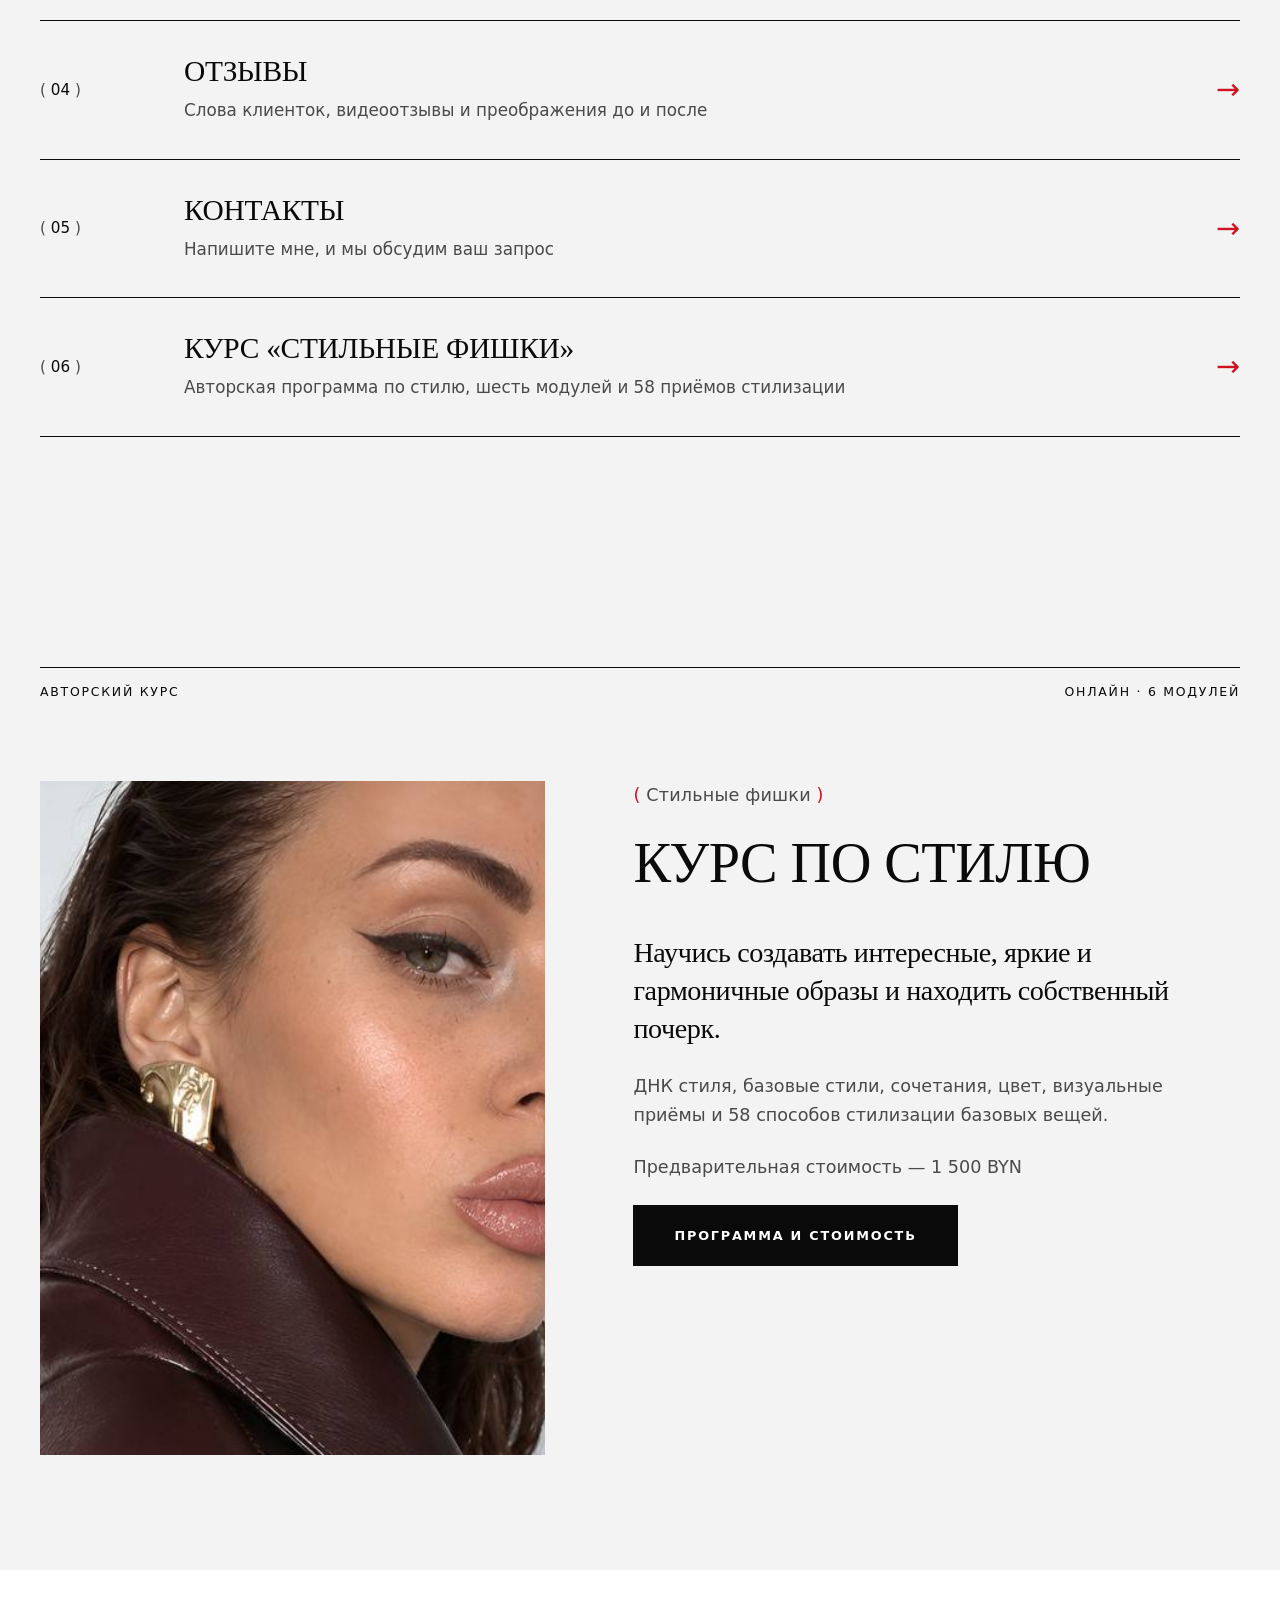
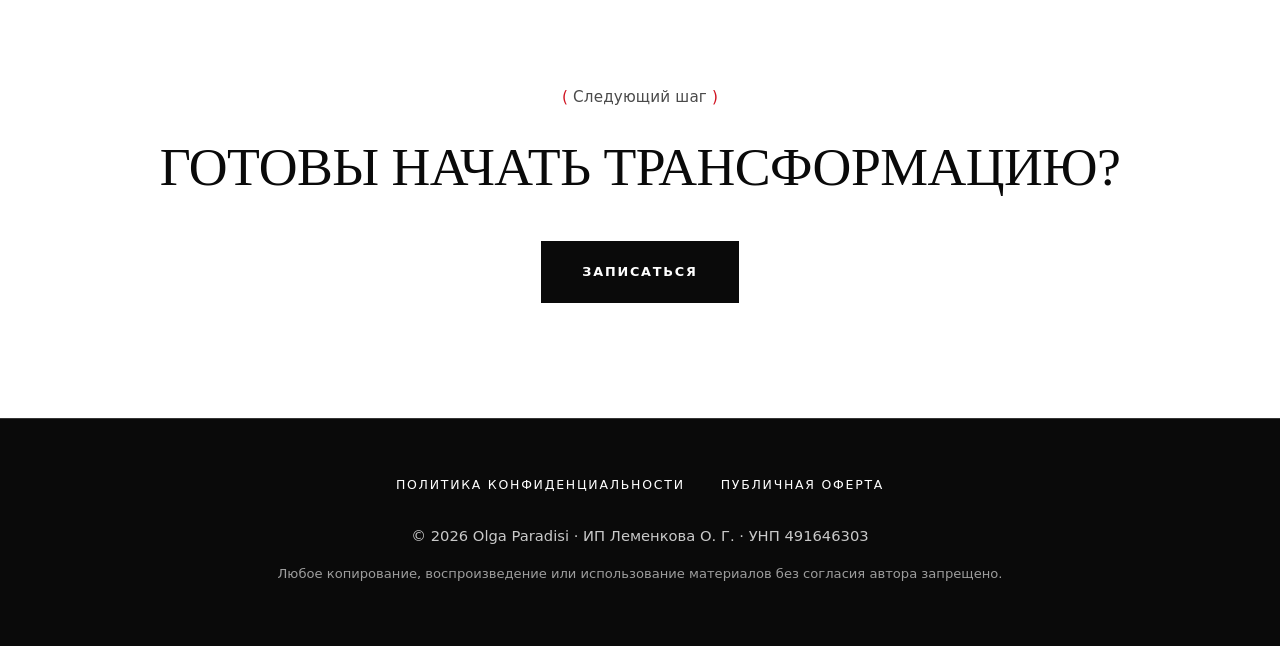
==== commit 4d20208c: "Add files via upload" ====
--- a/index.html
+++ b/index.html
@@ -22,6 +22,7 @@
                 <a href="#" data-page="services">Услуги</a>
                 <a href="#" data-page="cases">Кейсы</a>
                 <a href="#" data-page="reviews">Отзывы</a>
+                <a href="course.html">Курс</a>
                 <a href="#" data-page="contact">Контакты</a>
             </div>
             <a href="#" class="nav-cta" data-page="contact">Записаться</a>
@@ -101,7 +102,36 @@
                             <span class="toc-arrow" aria-hidden="true">→</span>
                         </a>
                     </li>
+                    <li>
+                        <a href="course.html">
+                            <span class="toc-num">06</span>
+                            <span class="toc-body">
+                                <span class="toc-title">Курс «Стильные фишки»</span>
+                                <span class="toc-desc">Авторская программа по стилю, шесть модулей и 58 приёмов стилизации</span>
+                            </span>
+                            <span class="toc-arrow" aria-hidden="true">→</span>
+                        </a>
+                    </li>
                 </ol>
+            </div>
+        </div>
+
+        <div class="band band--paper2">
+            <div class="container">
+                <div class="folio"><span>Авторский курс</span><span>Онлайн · 6 модулей</span></div>
+                <div class="feature">
+                    <figure class="feature-image">
+                        <img src="course-assets/cover.jpg" alt="Визуальный образ курса «Стильные фишки»" width="634" height="555" loading="lazy">
+                    </figure>
+                    <div class="feature-text">
+                        <p class="kicker">Стильные фишки</p>
+                        <h2 class="page-title">Курс по <em>стилю</em></h2>
+                        <p class="lead-text">Научись создавать интересные, яркие и гармоничные образы и находить собственный почерк.</p>
+                        <p>ДНК стиля, базовые стили, сочетания, цвет, визуальные приёмы и 58 способов стилизации базовых вещей.</p>
+                        <p class="emphasis">Предварительная стоимость — 1 500 BYN</p>
+                        <a href="course.html" class="btn btn-primary">Программа и стоимость</a>
+                    </div>
+                </div>
             </div>
         </div>
 
@@ -819,7 +849,7 @@
             <p>11.3. Все изменения в Оферту публикуются на Сайте.</p>
 
             <h3>12. Реквизиты Исполнителя</h3>
-            <p>ИП Леменкова Ольга Григорьевна<br>УНП: 491646303<br>Адрес: Республика Беларусь, Гомельская обл., г. Гомель, ул. Головацкого, 125, кв. 3<br>Тел.: <strong>[ВАШ ТЕЛЕФОН]</strong><br>E-mail: <strong>[ВАШ EMAIL]</strong></p>
+            <p>ИП Леменкова Ольга Григорьевна<br>УНП: 491646303<br>Адрес: Республика Беларусь, Гомельская обл., г. Гомель, ул. Головацкого, 125, кв. 3<br>Тел.: <strong>+375293704294</strong><br>E-mail: <strong>paradisi.gomel@gmail.com</strong></p>
 
             <h3>Приложение №1. Перечень услуг</h3>
             <p>1. Разбор гардероба — онлайн / офлайн.</p>
